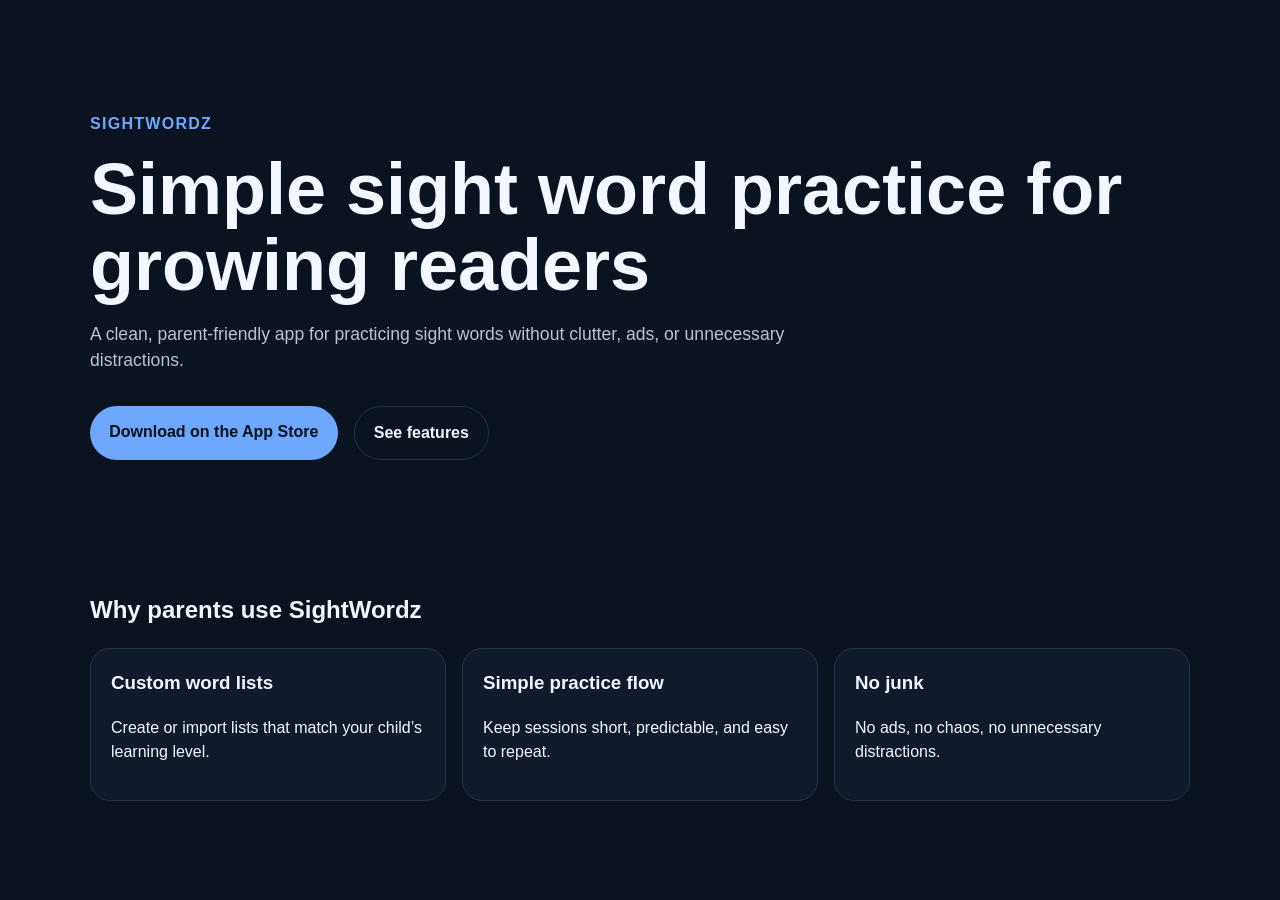
==== index.html @ f4041631 "Initial commit and placeholder" ====
<!doctype html>
<html lang="en">
<head>
  <meta charset="UTF-8" />
  <meta name="viewport" content="width=device-width, initial-scale=1.0" />
  <title>SightWordz | Simple sight word practice for growing readers</title>
  <meta name="description" content="SightWordz helps parents support reading practice with simple, customizable sight word lists and calm daily routines." />
  <link rel="stylesheet" href="styles.css" />
</head>
<body>
  <header class="hero">
    <div class="container">
      <p class="eyebrow">SightWordz</p>
      <h1>Simple sight word practice for growing readers</h1>
      <p class="subhead">
        A clean, parent-friendly app for practicing sight words without clutter,
        ads, or unnecessary distractions.
      </p>
      <div class="actions">
        <a class="button primary" href="#">Download on the App Store</a>
        <a class="button secondary" href="#features">See features</a>
      </div>
    </div>
  </header>

  <main>
    <section id="features" class="section">
      <div class="container">
        <h2>Why parents use SightWordz</h2>
        <div class="grid">
          <article class="card">
            <h3>Custom word lists</h3>
            <p>Create or import lists that match your child’s learning level.</p>
          </article>
          <article class="card">
            <h3>Simple practice flow</h3>
            <p>Keep sessions short, predictable, and easy to repeat.</p>
          </article>
          <article class="card">
            <h3>No junk</h3>
            <p>No ads, no chaos, no unnecessary distractions.</p>
          </article>
        </div>
      </div>
    </section>
  </main>
</body>
</html>
---- styles.css ----
:root {
  --bg: #0b1220;
  --surface: #111a2b;
  --text: #f3f7ff;
  --muted: #b7c3d9;
  --accent: #6ea8fe;
  --border: #24324a;
}

* {
  box-sizing: border-box;
}

body {
  margin: 0;
  font-family: -apple-system, BlinkMacSystemFont, "Segoe UI", sans-serif;
  background: var(--bg);
  color: var(--text);
  line-height: 1.5;
}

.container {
  width: min(1100px, calc(100% - 2rem));
  margin: 0 auto;
}

.hero {
  padding: 6rem 0 4rem;
}

.eyebrow {
  color: var(--accent);
  font-weight: 700;
  text-transform: uppercase;
  letter-spacing: 0.08em;
}

h1 {
  font-size: clamp(2.2rem, 6vw, 4.5rem);
  line-height: 1.05;
  margin: 0.5rem 0 1rem;
}

.subhead {
  max-width: 700px;
  color: var(--muted);
  font-size: 1.1rem;
}

.actions {
  display: flex;
  gap: 1rem;
  flex-wrap: wrap;
  margin-top: 2rem;
}

.button {
  display: inline-block;
  padding: 0.9rem 1.2rem;
  border-radius: 999px;
  text-decoration: none;
  font-weight: 600;
}

.primary {
  background: var(--accent);
  color: #08111f;
}

.secondary {
  border: 1px solid var(--border);
  color: var(--text);
}

.section {
  padding: 3rem 0 5rem;
}

.grid {
  display: grid;
  gap: 1rem;
  grid-template-columns: repeat(auto-fit, minmax(220px, 1fr));
}

.card {
  background: var(--surface);
  border: 1px solid var(--border);
  border-radius: 20px;
  padding: 1.25rem;
}

.card h3 {
  margin-top: 0;
}
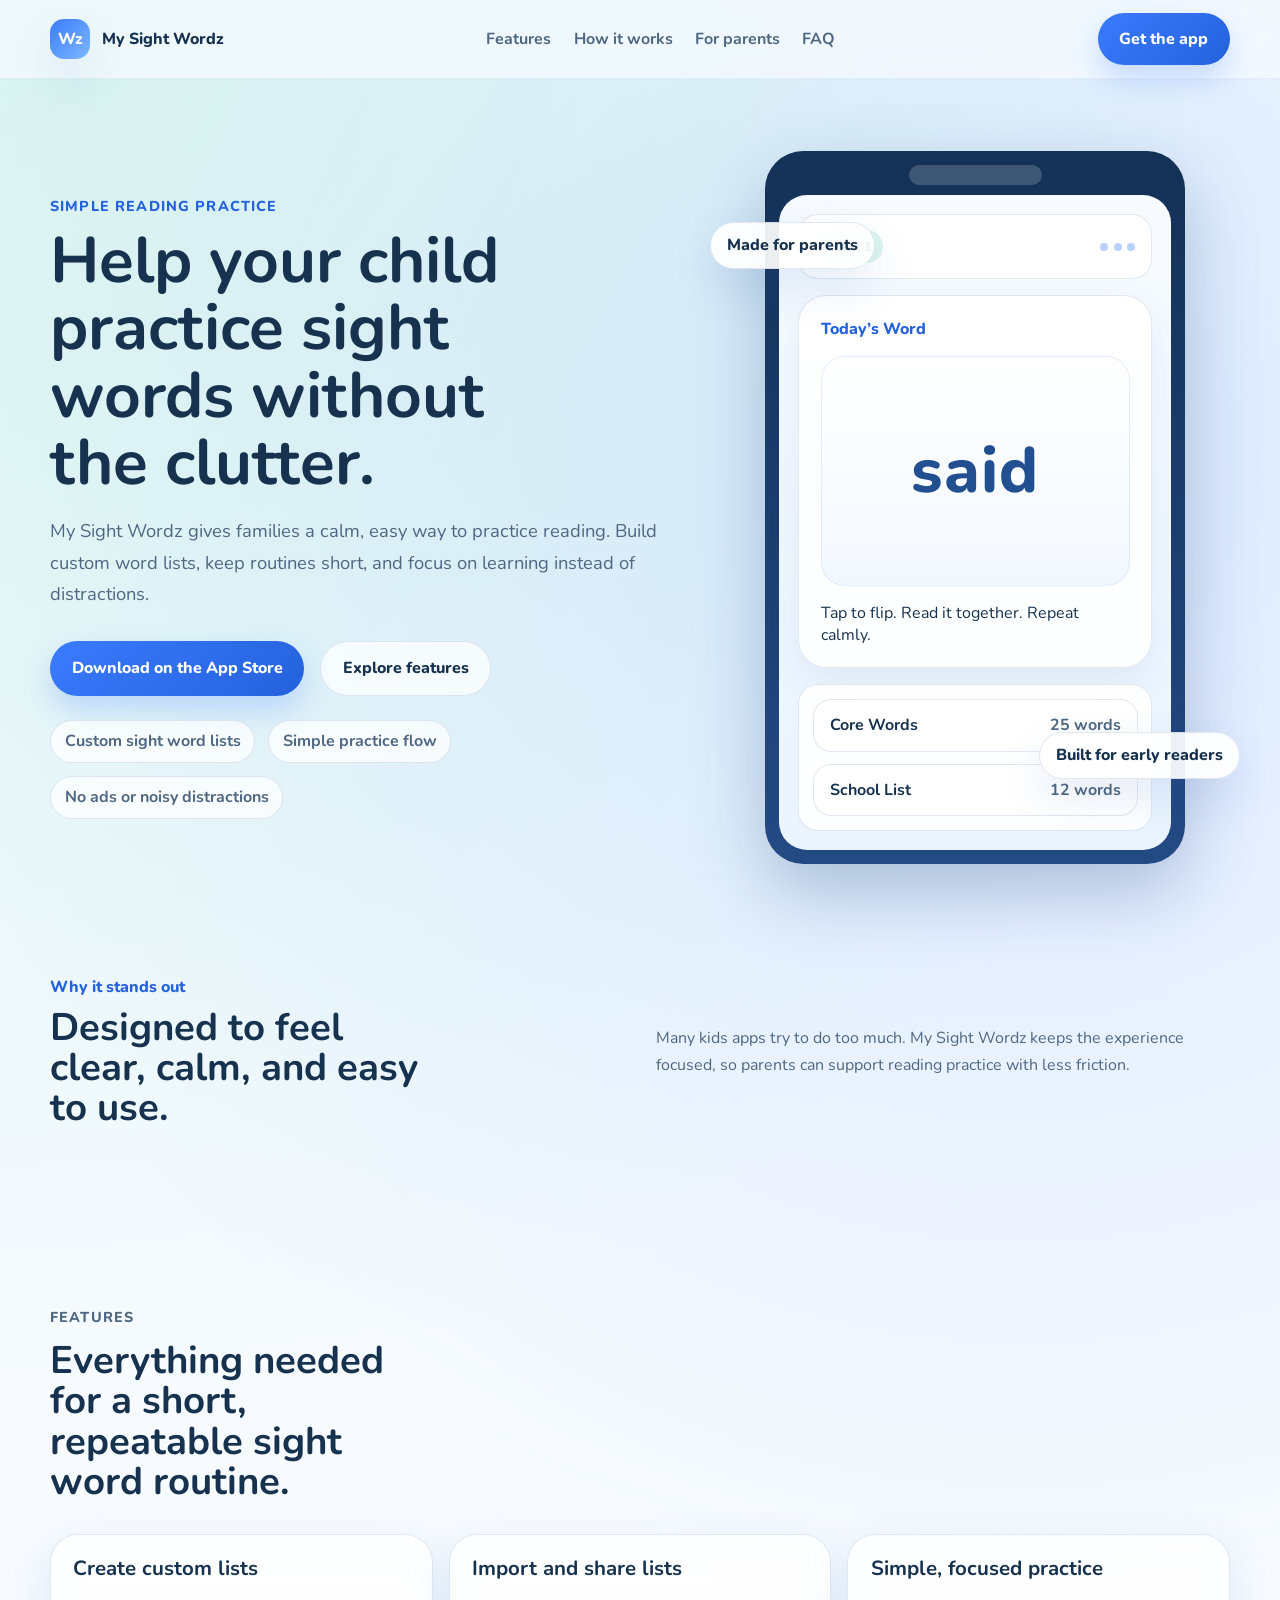
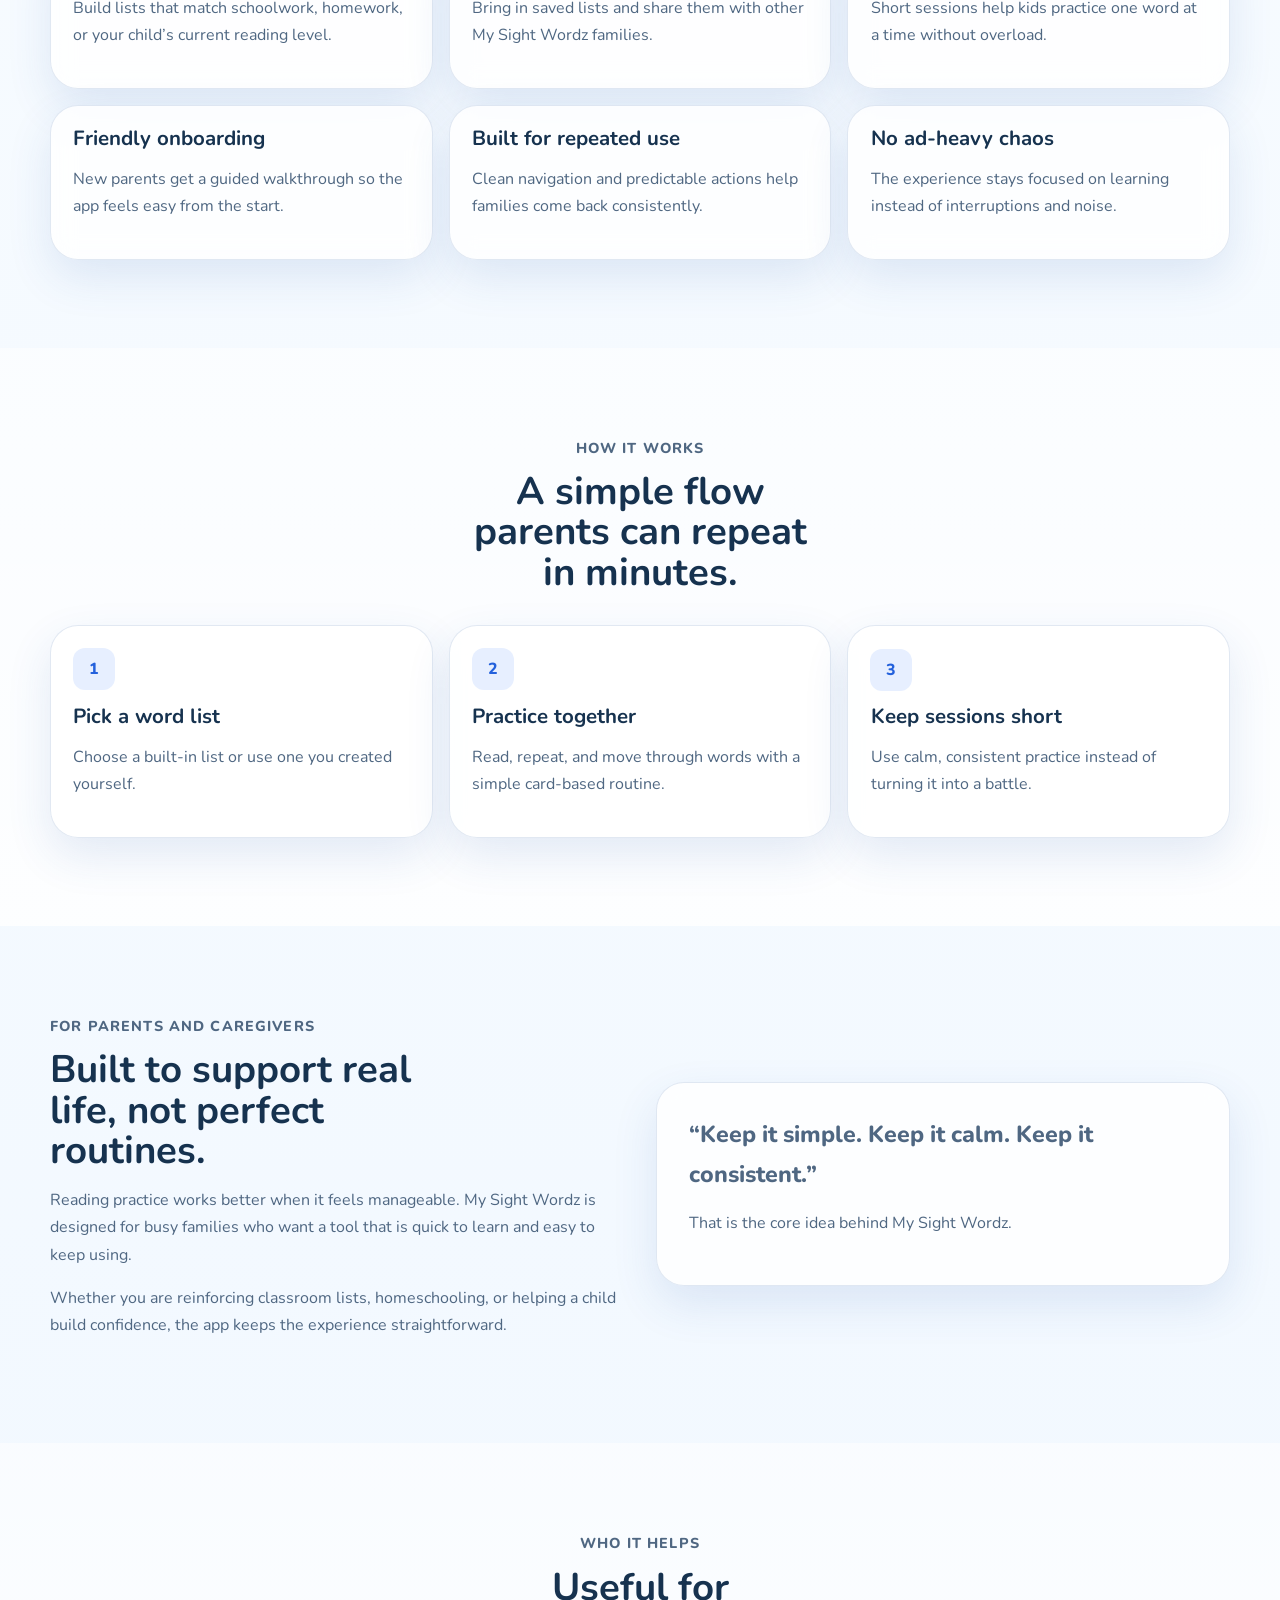
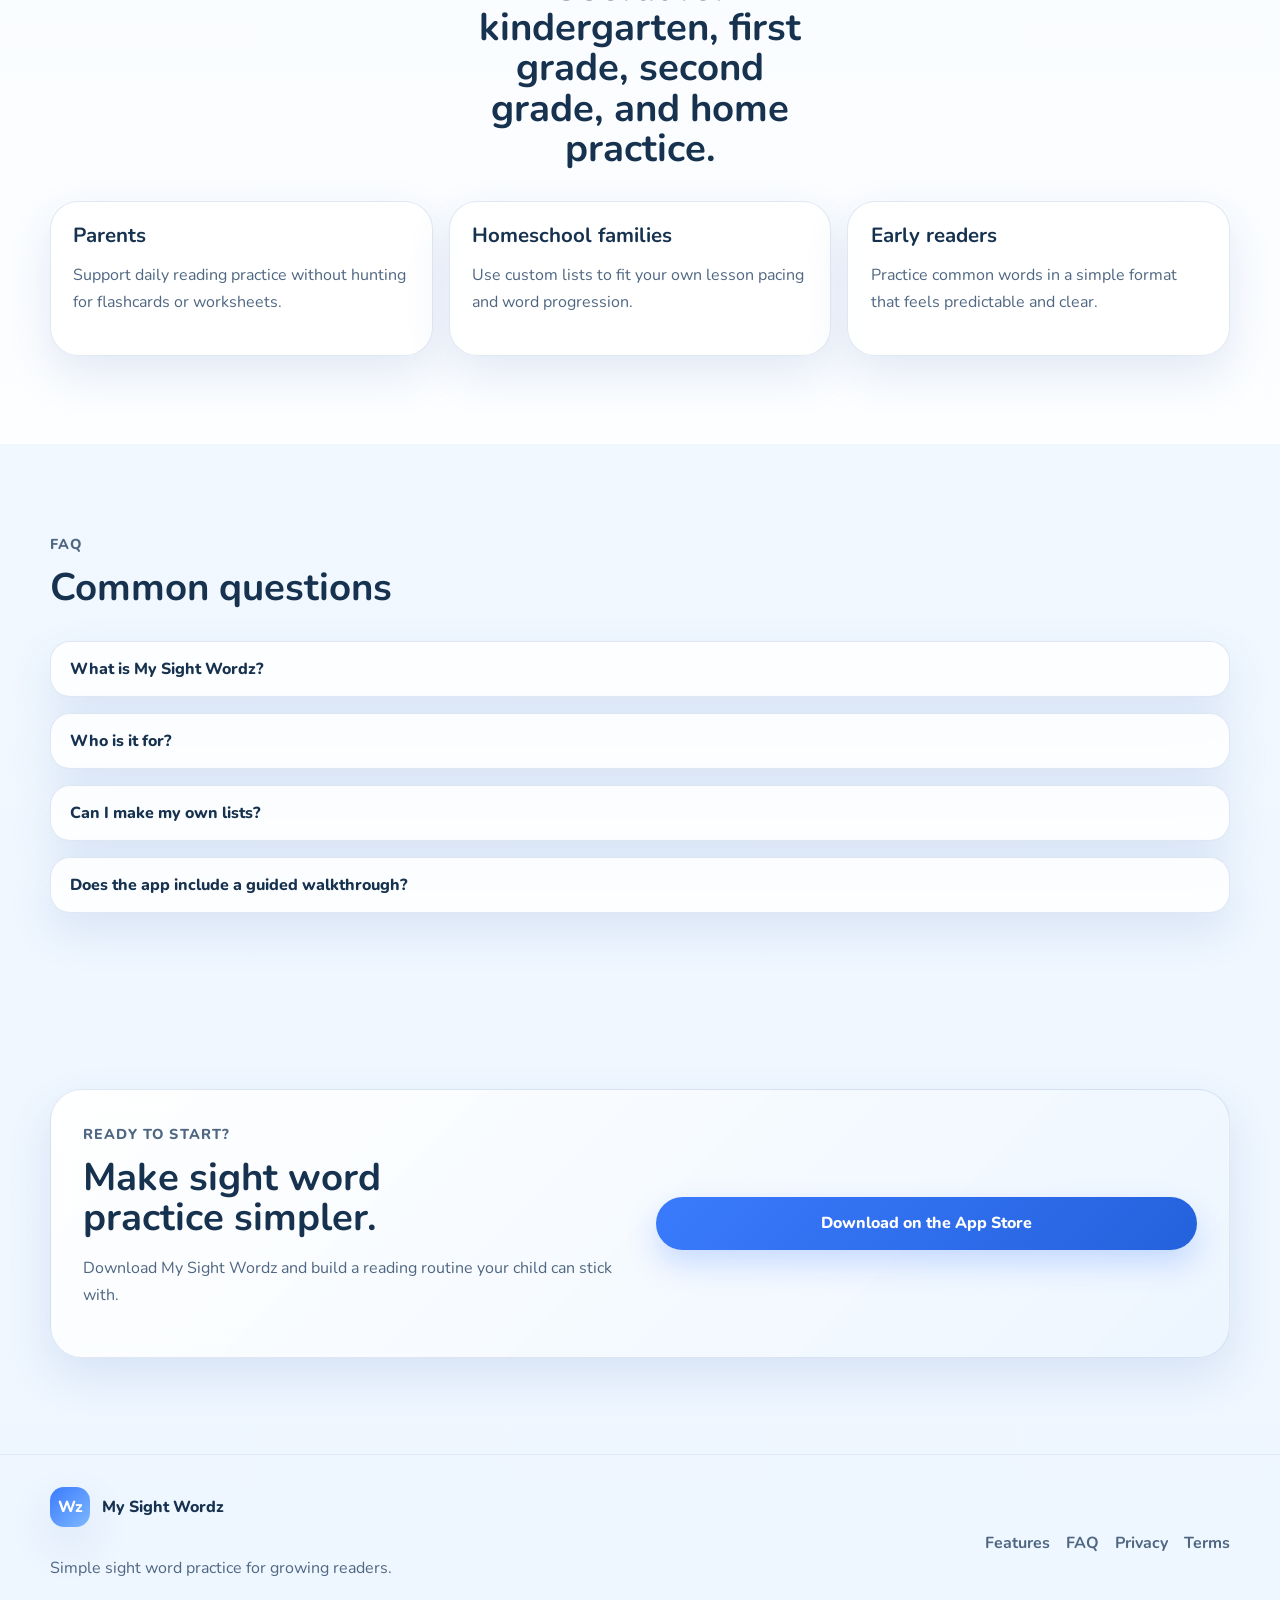
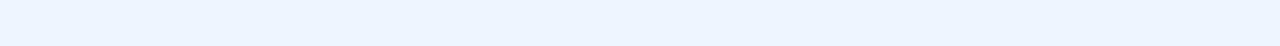
==== commit df2b134c: "New site for setting things up and working from." ====
--- a/index.html
+++ b/index.html
@@ -3,46 +3,294 @@
 <head>
   <meta charset="UTF-8" />
   <meta name="viewport" content="width=device-width, initial-scale=1.0" />
-  <title>SightWordz | Simple sight word practice for growing readers</title>
-  <meta name="description" content="SightWordz helps parents support reading practice with simple, customizable sight word lists and calm daily routines." />
+  <title>My Sight Wordz | Simple Sight Word Practice for Growing Readers</title>
+  <meta name="description" content="My Sight Wordz is a clean, parent-friendly sight word app that helps kids practice reading with simple routines, custom word lists, and no ads or clutter." />
+  <meta name="keywords" content="sight words app, sight word practice, reading app for kids, kindergarten reading, first grade reading, custom sight word lists, homeschool reading app" />
+  <meta name="robots" content="index, follow" />
+  <meta name="author" content="BPL74" />
+  <link rel="canonical" href="https://sightwordz.github.io/" />
+
+  <meta property="og:title" content="My Sight Wordz | Simple Sight Word Practice for Growing Readers" />
+  <meta property="og:description" content="A calm, simple reading practice app with custom lists, clean design, and no ads." />
+  <meta property="og:type" content="website" />
+  <meta property="og:url" content="https://sightwordz.github.io/" />
+  <meta property="og:image" content="https://sightwordz.github.io/assets/og-image.png" />
+
+  <meta name="twitter:card" content="summary_large_image" />
+  <meta name="twitter:title" content="My Sight Wordz" />
+  <meta name="twitter:description" content="Simple sight word practice for growing readers." />
+  <meta name="twitter:image" content="https://sightwordz.github.io/assets/og-image.png" />
+
+  <link rel="icon" href="assets/favicon.svg" type="image/svg+xml" />
+  <link rel="preconnect" href="https://fonts.googleapis.com" />
+  <link rel="preconnect" href="https://fonts.gstatic.com" crossorigin />
+  <link href="https://fonts.googleapis.com/css2?family=Nunito:wght@500;700;800&display=swap" rel="stylesheet" />
   <link rel="stylesheet" href="styles.css" />
+  <script type="application/ld+json">
+    {
+      "@context": "https://schema.org",
+      "@type": "SoftwareApplication",
+      "name": "My Sight Wordz",
+      "applicationCategory": "EducationalApplication",
+      "operatingSystem": "iOS",
+      "description": "A simple sight word practice app for children and parents with clean routines and custom word lists.",
+      "publisher": {
+        "@type": "Organization",
+        "name": "BPL74"
+      },
+      "offers": {
+        "@type": "Offer",
+        "price": "0",
+        "priceCurrency": "USD"
+      },
+      "url": "https://sightwordz.github.io/"
+    }
+  </script>
 </head>
 <body>
-  <header class="hero">
-    <div class="container">
-      <p class="eyebrow">SightWordz</p>
-      <h1>Simple sight word practice for growing readers</h1>
-      <p class="subhead">
-        A clean, parent-friendly app for practicing sight words without clutter,
-        ads, or unnecessary distractions.
-      </p>
-      <div class="actions">
-        <a class="button primary" href="#">Download on the App Store</a>
-        <a class="button secondary" href="#features">See features</a>
-      </div>
+  <header class="site-header">
+    <div class="container nav-shell">
+      <a class="brand" href="#top" aria-label="My Sight Wordz home">
+        <span class="brand-mark">Wz</span>
+        <span class="brand-text">My Sight Wordz</span>
+      </a>
+      <nav class="nav">
+        <a href="#features">Features</a>
+        <a href="#how-it-works">How it works</a>
+        <a href="#parents">For parents</a>
+        <a href="#faq">FAQ</a>
+      </nav>
+      <a class="button button-primary nav-cta" href="#download">Get the app</a>
     </div>
   </header>
 
-  <main>
+  <main id="top">
+    <section class="hero section">
+      <div class="container hero-grid">
+        <div class="hero-copy">
+          <p class="eyebrow">Simple reading practice</p>
+          <h1>Help your child practice sight words without the clutter.</h1>
+          <p class="hero-text">
+            My Sight Wordz gives families a calm, easy way to practice reading.
+            Build custom word lists, keep routines short, and focus on learning instead of distractions.
+          </p>
+          <div class="hero-actions" id="download">
+            <a class="button button-primary" href="#">Download on the App Store</a>
+            <a class="button button-secondary" href="#features">Explore features</a>
+          </div>
+          <ul class="hero-points" aria-label="Highlights">
+            <li>Custom sight word lists</li>
+            <li>Simple practice flow</li>
+            <li>No ads or noisy distractions</li>
+          </ul>
+        </div>
+
+        <div class="device-wrap" aria-label="App preview illustration">
+          <div class="device">
+            <div class="device-top"></div>
+            <div class="screen">
+              <div class="app-topbar">
+                <span class="chip chip-soft">Level 1</span>
+                <span class="dot-row">
+                  <span></span><span></span><span></span>
+                </span>
+              </div>
+              <div class="practice-card">
+                <p class="card-label">Today’s Word</p>
+                <div class="word-card">said</div>
+                <p class="card-note">Tap to flip. Read it together. Repeat calmly.</p>
+              </div>
+              <div class="list-preview">
+                <div class="mini-list-card">
+                  <strong>Core Words</strong>
+                  <span>25 words</span>
+                </div>
+                <div class="mini-list-card">
+                  <strong>School List</strong>
+                  <span>12 words</span>
+                </div>
+              </div>
+            </div>
+          </div>
+          <div class="float-badge badge-1">Made for parents</div>
+          <div class="float-badge badge-2">Built for early readers</div>
+        </div>
+      </div>
+    </section>
+
+    <section class="section trust-strip">
+      <div class="container trust-grid">
+        <div>
+          <p class="trust-kicker">Why it stands out</p>
+          <h2>Designed to feel clear, calm, and easy to use.</h2>
+        </div>
+        <div class="trust-copy">
+          <p>
+            Many kids apps try to do too much. My Sight Wordz keeps the experience focused,
+            so parents can support reading practice with less friction.
+          </p>
+        </div>
+      </div>
+    </section>
+
     <section id="features" class="section">
       <div class="container">
-        <h2>Why parents use SightWordz</h2>
-        <div class="grid">
-          <article class="card">
-            <h3>Custom word lists</h3>
-            <p>Create or import lists that match your child’s learning level.</p>
-          </article>
-          <article class="card">
-            <h3>Simple practice flow</h3>
-            <p>Keep sessions short, predictable, and easy to repeat.</p>
-          </article>
-          <article class="card">
-            <h3>No junk</h3>
-            <p>No ads, no chaos, no unnecessary distractions.</p>
-          </article>
-        </div>
+        <div class="section-heading">
+          <p class="eyebrow">Features</p>
+          <h2>Everything needed for a short, repeatable sight word routine.</h2>
+        </div>
+        <div class="feature-grid">
+          <article class="feature-card">
+            <h3>Create custom lists</h3>
+            <p>Build lists that match schoolwork, homework, or your child’s current reading level.</p>
+          </article>
+          <article class="feature-card">
+            <h3>Import and share lists</h3>
+            <p>Bring in saved lists and share them with other My Sight Wordz families.</p>
+          </article>
+          <article class="feature-card">
+            <h3>Simple, focused practice</h3>
+            <p>Short sessions help kids practice one word at a time without overload.</p>
+          </article>
+          <article class="feature-card">
+            <h3>Friendly onboarding</h3>
+            <p>New parents get a guided walkthrough so the app feels easy from the start.</p>
+          </article>
+          <article class="feature-card">
+            <h3>Built for repeated use</h3>
+            <p>Clean navigation and predictable actions help families come back consistently.</p>
+          </article>
+          <article class="feature-card">
+            <h3>No ad-heavy chaos</h3>
+            <p>The experience stays focused on learning instead of interruptions and noise.</p>
+          </article>
+        </div>
+      </div>
+    </section>
+
+    <section id="how-it-works" class="section section-alt">
+      <div class="container">
+        <div class="section-heading center">
+          <p class="eyebrow">How it works</p>
+          <h2>A simple flow parents can repeat in minutes.</h2>
+        </div>
+        <div class="steps-grid">
+          <article class="step-card">
+            <span class="step-number">1</span>
+            <h3>Pick a word list</h3>
+            <p>Choose a built-in list or use one you created yourself.</p>
+          </article>
+          <article class="step-card">
+            <span class="step-number">2</span>
+            <h3>Practice together</h3>
+            <p>Read, repeat, and move through words with a simple card-based routine.</p>
+          </article>
+          <article class="step-card">
+            <span class="step-number">3</span>
+            <h3>Keep sessions short</h3>
+            <p>Use calm, consistent practice instead of turning it into a battle.</p>
+          </article>
+        </div>
+      </div>
+    </section>
+
+    <section id="parents" class="section">
+      <div class="container parents-grid">
+        <div>
+          <p class="eyebrow">For parents and caregivers</p>
+          <h2>Built to support real life, not perfect routines.</h2>
+          <p>
+            Reading practice works better when it feels manageable. My Sight Wordz is designed for busy families who want a tool that is quick to learn and easy to keep using.
+          </p>
+          <p>
+            Whether you are reinforcing classroom lists, homeschooling, or helping a child build confidence, the app keeps the experience straightforward.
+          </p>
+        </div>
+        <aside class="quote-card">
+          <p class="quote">
+            “Keep it simple. Keep it calm. Keep it consistent.”
+          </p>
+          <p class="quote-caption">That is the core idea behind My Sight Wordz.</p>
+        </aside>
+      </div>
+    </section>
+
+    <section class="section section-alt">
+      <div class="container section-heading center">
+        <p class="eyebrow">Who it helps</p>
+        <h2>Useful for kindergarten, first grade, second grade, and home practice.</h2>
+      </div>
+      <div class="container audience-grid">
+        <article class="audience-card">
+          <h3>Parents</h3>
+          <p>Support daily reading practice without hunting for flashcards or worksheets.</p>
+        </article>
+        <article class="audience-card">
+          <h3>Homeschool families</h3>
+          <p>Use custom lists to fit your own lesson pacing and word progression.</p>
+        </article>
+        <article class="audience-card">
+          <h3>Early readers</h3>
+          <p>Practice common words in a simple format that feels predictable and clear.</p>
+        </article>
+      </div>
+    </section>
+
+    <section id="faq" class="section">
+      <div class="container">
+        <div class="section-heading">
+          <p class="eyebrow">FAQ</p>
+          <h2>Common questions</h2>
+        </div>
+        <div class="faq-list">
+          <details>
+            <summary>What is My Sight Wordz?</summary>
+            <p>It is an iPhone app that helps children practice sight words through simple, repeatable routines and custom word lists.</p>
+          </details>
+          <details>
+            <summary>Who is it for?</summary>
+            <p>It is designed for parents, caregivers, homeschool families, and early elementary readers.</p>
+          </details>
+          <details>
+            <summary>Can I make my own lists?</summary>
+            <p>Yes. You can create, import, and share custom word lists to match how your child is learning.</p>
+          </details>
+          <details>
+            <summary>Does the app include a guided walkthrough?</summary>
+            <p>Yes. New users can go through an onboarding tour to quickly learn the home and word list screens.</p>
+          </details>
+        </div>
+      </div>
+    </section>
+
+    <section class="section cta-section">
+      <div class="container cta-shell">
+        <div>
+          <p class="eyebrow">Ready to start?</p>
+          <h2>Make sight word practice simpler.</h2>
+          <p>Download My Sight Wordz and build a reading routine your child can stick with.</p>
+        </div>
+        <a class="button button-primary button-large" href="#">Download on the App Store</a>
       </div>
     </section>
   </main>
+
+  <footer class="site-footer">
+    <div class="container footer-grid">
+      <div>
+        <a class="brand footer-brand" href="#top">
+          <span class="brand-mark">Wz</span>
+          <span class="brand-text">My Sight Wordz</span>
+        </a>
+        <p class="footer-copy">Simple sight word practice for growing readers.</p>
+      </div>
+      <div class="footer-links">
+        <a href="#features">Features</a>
+        <a href="#faq">FAQ</a>
+        <a href="privacy.html">Privacy</a>
+        <a href="terms.html">Terms</a>
+      </div>
+    </div>
+  </footer>
 </body>
-</html>+</html>
--- a/styles.css
+++ b/styles.css
@@ -1,94 +1,444 @@
 :root {
-  --bg: #0b1220;
-  --surface: #111a2b;
-  --text: #f3f7ff;
-  --muted: #b7c3d9;
-  --accent: #6ea8fe;
-  --border: #24324a;
-}
-
-* {
-  box-sizing: border-box;
-}
-
+  --bg: #f7fbff;
+  --surface: rgba(255, 255, 255, 0.82);
+  --surface-strong: #ffffff;
+  --surface-soft: #eef6ff;
+  --text: #16324f;
+  --text-soft: #4f6782;
+  --primary: #3a7bfd;
+  --primary-strong: #2461dc;
+  --accent: #7fd9c6;
+  --border: rgba(59, 104, 166, 0.15);
+  --shadow: 0 18px 45px rgba(43, 92, 171, 0.12);
+  --radius-xl: 28px;
+  --radius-lg: 20px;
+  --radius-md: 14px;
+  --max: 1180px;
+}
+
+* { box-sizing: border-box; }
+html { scroll-behavior: smooth; }
 body {
   margin: 0;
-  font-family: -apple-system, BlinkMacSystemFont, "Segoe UI", sans-serif;
-  background: var(--bg);
+  font-family: "Nunito", -apple-system, BlinkMacSystemFont, "Segoe UI", sans-serif;
   color: var(--text);
-  line-height: 1.5;
-}
-
-.container {
-  width: min(1100px, calc(100% - 2rem));
-  margin: 0 auto;
-}
-
-.hero {
-  padding: 6rem 0 4rem;
+  background:
+    radial-gradient(circle at top left, rgba(127, 217, 198, 0.28), transparent 28%),
+    radial-gradient(circle at 80% 10%, rgba(58, 123, 253, 0.16), transparent 25%),
+    linear-gradient(180deg, #fafdff 0%, #eef6ff 100%);
+}
+
+a { color: inherit; text-decoration: none; }
+img { max-width: 100%; display: block; }
+.container { width: min(var(--max), calc(100% - 2rem)); margin: 0 auto; }
+.section { padding: 5.5rem 0; }
+.section-alt { background: linear-gradient(180deg, rgba(255,255,255,0.55), rgba(255,255,255,0.82)); }
+
+.site-header {
+  position: sticky;
+  top: 0;
+  z-index: 20;
+  backdrop-filter: blur(16px);
+  background: rgba(247, 251, 255, 0.72);
+  border-bottom: 1px solid rgba(59, 104, 166, 0.08);
+}
+
+.nav-shell {
+  min-height: 78px;
+  display: flex;
+  align-items: center;
+  justify-content: space-between;
+  gap: 1rem;
+}
+
+.brand {
+  display: inline-flex;
+  align-items: center;
+  gap: 0.75rem;
+  font-weight: 800;
+}
+
+.brand-mark {
+  width: 40px;
+  height: 40px;
+  border-radius: 14px;
+  display: inline-grid;
+  place-items: center;
+  background: linear-gradient(135deg, var(--primary), #7eb8ff);
+  color: white;
+  box-shadow: var(--shadow);
+}
+
+.brand-text { font-size: 1rem; }
+
+.nav {
+  display: flex;
+  align-items: center;
+  gap: 1.4rem;
+  color: var(--text-soft);
+  font-weight: 700;
+}
+
+.nav a:hover,
+.footer-links a:hover { color: var(--primary-strong); }
+
+.button {
+  display: inline-flex;
+  align-items: center;
+  justify-content: center;
+  border-radius: 999px;
+  padding: 0.95rem 1.35rem;
+  font-weight: 800;
+  transition: transform 0.18s ease, box-shadow 0.18s ease, background 0.18s ease;
+}
+
+.button:hover { transform: translateY(-1px); }
+.button-primary {
+  background: linear-gradient(135deg, var(--primary), var(--primary-strong));
+  color: white;
+  box-shadow: 0 14px 30px rgba(58, 123, 253, 0.24);
+}
+.button-secondary {
+  background: rgba(255,255,255,0.72);
+  border: 1px solid var(--border);
+  color: var(--text);
+}
+.button-large { padding-inline: 1.65rem; min-width: 220px; }
+
+.hero { padding-top: 4.5rem; }
+.hero-grid {
+  display: grid;
+  grid-template-columns: 1.1fr 0.9fr;
+  gap: 3rem;
+  align-items: center;
 }
 
 .eyebrow {
-  color: var(--accent);
-  font-weight: 700;
+  margin: 0 0 0.75rem;
+  color: var(--primary-strong);
+  font-size: 0.9rem;
   text-transform: uppercase;
   letter-spacing: 0.08em;
-}
-
-h1 {
-  font-size: clamp(2.2rem, 6vw, 4.5rem);
-  line-height: 1.05;
-  margin: 0.5rem 0 1rem;
-}
-
-.subhead {
-  max-width: 700px;
-  color: var(--muted);
-  font-size: 1.1rem;
-}
-
-.actions {
-  display: flex;
+  font-weight: 800;
+}
+
+h1, h2, h3 { margin: 0; line-height: 1.05; }
+h1 { font-size: clamp(2.8rem, 5vw, 4.8rem); max-width: 12ch; }
+h2 { font-size: clamp(2rem, 3vw, 3rem); max-width: 16ch; }
+h3 { font-size: 1.28rem; }
+
+.hero-text,
+.section-heading p,
+.feature-card p,
+.step-card p,
+.audience-card p,
+.faq-list p,
+.quote-caption,
+.footer-copy,
+.trust-copy p,
+.parents-grid p,
+.cta-shell p {
+  color: var(--text-soft);
+  line-height: 1.7;
+}
+
+.hero-text {
+  font-size: 1.15rem;
+  max-width: 56ch;
+  margin: 1.15rem 0 0;
+}
+
+.hero-actions {
+  display: flex;
+  flex-wrap: wrap;
   gap: 1rem;
+  margin: 2rem 0 1.5rem;
+}
+
+.hero-points {
+  display: flex;
   flex-wrap: wrap;
-  margin-top: 2rem;
-}
-
-.button {
-  display: inline-block;
-  padding: 0.9rem 1.2rem;
+  gap: 0.8rem;
+  list-style: none;
+  padding: 0;
+  margin: 0;
+}
+
+.hero-points li {
+  padding: 0.6rem 0.85rem;
   border-radius: 999px;
-  text-decoration: none;
-  font-weight: 600;
-}
-
-.primary {
-  background: var(--accent);
-  color: #08111f;
-}
-
-.secondary {
+  background: rgba(255,255,255,0.72);
   border: 1px solid var(--border);
-  color: var(--text);
-}
-
-.section {
-  padding: 3rem 0 5rem;
-}
-
-.grid {
+  font-weight: 700;
+  color: var(--text-soft);
+}
+
+.device-wrap { position: relative; }
+.device {
+  width: min(100%, 420px);
+  margin: 0 auto;
+  border-radius: 38px;
+  padding: 14px;
+  background: linear-gradient(180deg, #143156, #244a84);
+  box-shadow: 0 28px 70px rgba(32, 68, 122, 0.28);
+}
+.device-top {
+  width: 34%;
+  height: 20px;
+  margin: 0 auto 10px;
+  border-radius: 999px;
+  background: rgba(255,255,255,0.18);
+}
+.screen {
+  min-height: 620px;
+  border-radius: 28px;
+  background: linear-gradient(180deg, #f7fbff, #eaf4ff);
+  padding: 1.2rem;
+}
+.app-topbar,
+.list-preview,
+.mini-list-card,
+.practice-card {
+  background: rgba(255,255,255,0.92);
+  border: 1px solid var(--border);
+}
+.app-topbar,
+.list-preview { border-radius: var(--radius-lg); }
+.app-topbar {
+  display: flex;
+  align-items: center;
+  justify-content: space-between;
+  padding: 0.95rem 1rem;
+}
+.chip {
+  display: inline-flex;
+  align-items: center;
+  padding: 0.45rem 0.7rem;
+  border-radius: 999px;
+  font-size: 0.82rem;
+  font-weight: 800;
+}
+.chip-soft { background: rgba(127, 217, 198, 0.28); color: #22695e; }
+.dot-row { display: inline-flex; gap: 0.34rem; }
+.dot-row span {
+  width: 8px;
+  height: 8px;
+  border-radius: 50%;
+  background: rgba(58, 123, 253, 0.35);
+}
+.practice-card {
+  margin-top: 1rem;
+  border-radius: 28px;
+  padding: 1.35rem;
+  box-shadow: 0 16px 35px rgba(47, 89, 152, 0.08);
+}
+.card-label {
+  margin: 0;
+  font-weight: 800;
+  color: var(--primary-strong);
+}
+.word-card {
+  margin-top: 1rem;
+  background: linear-gradient(180deg, #ffffff, #f3f8ff);
+  border-radius: 24px;
+  min-height: 230px;
+  display: grid;
+  place-items: center;
+  font-size: clamp(2.8rem, 5vw, 4.5rem);
+  font-weight: 800;
+  letter-spacing: 0.02em;
+  color: #214f90;
+  border: 1px solid rgba(58, 123, 253, 0.12);
+}
+.card-note { margin: 1rem 0 0; }
+.list-preview {
+  margin-top: 1rem;
+  padding: 0.85rem;
+  display: grid;
+  gap: 0.75rem;
+}
+.mini-list-card {
+  display: flex;
+  justify-content: space-between;
+  align-items: center;
+  padding: 0.9rem 1rem;
+  border-radius: 18px;
+}
+.mini-list-card span { color: var(--text-soft); font-weight: 700; }
+
+.float-badge {
+  position: absolute;
+  background: rgba(255,255,255,0.92);
+  border: 1px solid var(--border);
+  border-radius: 999px;
+  padding: 0.7rem 1rem;
+  font-weight: 800;
+  box-shadow: var(--shadow);
+}
+.badge-1 { top: 10%; left: -2%; }
+.badge-2 { bottom: 12%; right: -2%; }
+
+.trust-strip { padding-top: 1.5rem; }
+.trust-grid,
+.parents-grid,
+.cta-shell,
+.footer-grid {
+  display: grid;
+  grid-template-columns: 1fr 1fr;
+  gap: 2rem;
+  align-items: center;
+}
+
+.trust-kicker {
+  margin: 0 0 0.6rem;
+  color: var(--primary-strong);
+  font-weight: 800;
+}
+
+.section-heading {
+  margin-bottom: 2rem;
+}
+.section-heading.center {
+  text-align: center;
+}
+.section-heading.center h2 {
+  margin-inline: auto;
+}
+
+.feature-grid,
+.steps-grid,
+.audience-grid {
   display: grid;
   gap: 1rem;
-  grid-template-columns: repeat(auto-fit, minmax(220px, 1fr));
-}
-
-.card {
+}
+.feature-grid {
+  grid-template-columns: repeat(3, minmax(0, 1fr));
+}
+.steps-grid { grid-template-columns: repeat(3, minmax(0, 1fr)); }
+.audience-grid { grid-template-columns: repeat(3, minmax(0, 1fr)); }
+
+.feature-card,
+.step-card,
+.audience-card,
+.quote-card,
+.cta-shell,
+.faq-list details {
   background: var(--surface);
+  backdrop-filter: blur(12px);
   border: 1px solid var(--border);
+  box-shadow: var(--shadow);
+}
+
+.feature-card,
+.step-card,
+.audience-card,
+.quote-card {
+  border-radius: var(--radius-xl);
+  padding: 1.4rem;
+}
+
+.step-number {
+  display: inline-grid;
+  place-items: center;
+  width: 42px;
+  height: 42px;
+  margin-bottom: 1rem;
+  border-radius: 12px;
+  background: rgba(58, 123, 253, 0.12);
+  color: var(--primary-strong);
+  font-weight: 800;
+}
+
+.quote-card { padding: 2rem; }
+.quote {
+  margin: 0;
+  font-size: 1.45rem;
+  font-weight: 800;
+}
+
+.faq-list {
+  display: grid;
+  gap: 1rem;
+}
+
+.faq-list details {
   border-radius: 20px;
-  padding: 1.25rem;
-}
-
-.card h3 {
-  margin-top: 0;
-}+  padding: 1rem 1.2rem;
+}
+
+.faq-list summary {
+  cursor: pointer;
+  list-style: none;
+  font-weight: 800;
+}
+
+.faq-list summary::-webkit-details-marker { display: none; }
+.faq-list details p { margin: 0.8rem 0 0; }
+
+.cta-section { padding-bottom: 6rem; }
+.cta-shell {
+  border-radius: 32px;
+  padding: 2rem;
+  background: linear-gradient(135deg, rgba(255,255,255,0.94), rgba(236,245,255,0.96));
+}
+
+.site-footer {
+  padding: 2rem 0 3rem;
+  border-top: 1px solid rgba(59, 104, 166, 0.08);
+}
+.footer-brand { margin-bottom: 0.75rem; }
+.footer-links {
+  display: flex;
+  gap: 1rem;
+  justify-content: flex-end;
+  flex-wrap: wrap;
+  font-weight: 700;
+  color: var(--text-soft);
+}
+
+@media (max-width: 980px) {
+  .hero-grid,
+  .trust-grid,
+  .parents-grid,
+  .cta-shell,
+  .footer-grid,
+  .feature-grid,
+  .steps-grid,
+  .audience-grid {
+    grid-template-columns: 1fr;
+  }
+
+  .nav {
+    display: none;
+  }
+
+  .nav-shell {
+    min-height: 72px;
+  }
+
+  .device-wrap {
+    order: -1;
+  }
+
+  .float-badge {
+    position: static;
+    display: inline-flex;
+    margin: 0.75rem 0.35rem 0 0;
+  }
+
+  .footer-links {
+    justify-content: flex-start;
+  }
+}
+
+@media (max-width: 640px) {
+  .section { padding: 4rem 0; }
+  h1 { max-width: 11ch; }
+  .container { width: min(var(--max), calc(100% - 1.25rem)); }
+  .hero-actions,
+  .hero-points { flex-direction: column; align-items: stretch; }
+  .button,
+  .nav-cta,
+  .button-large { width: 100%; }
+  .screen { min-height: 560px; }
+}
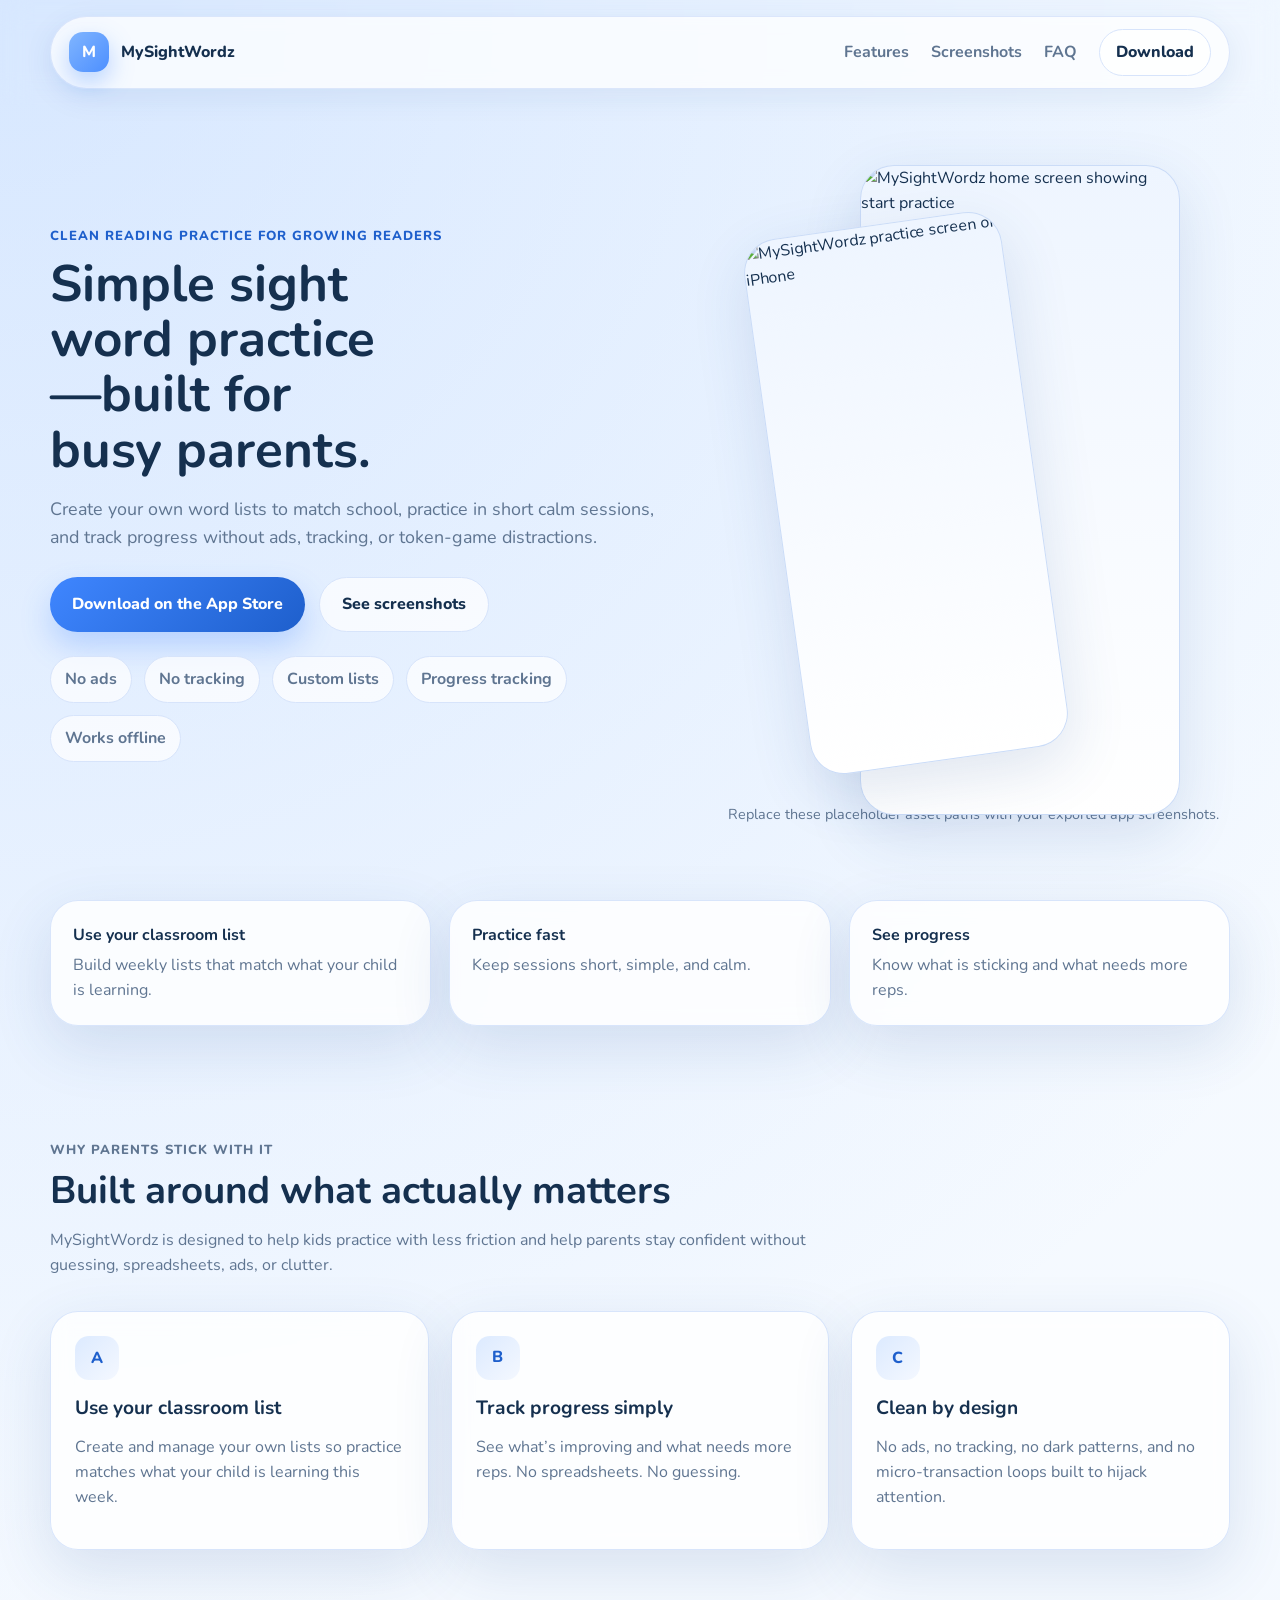
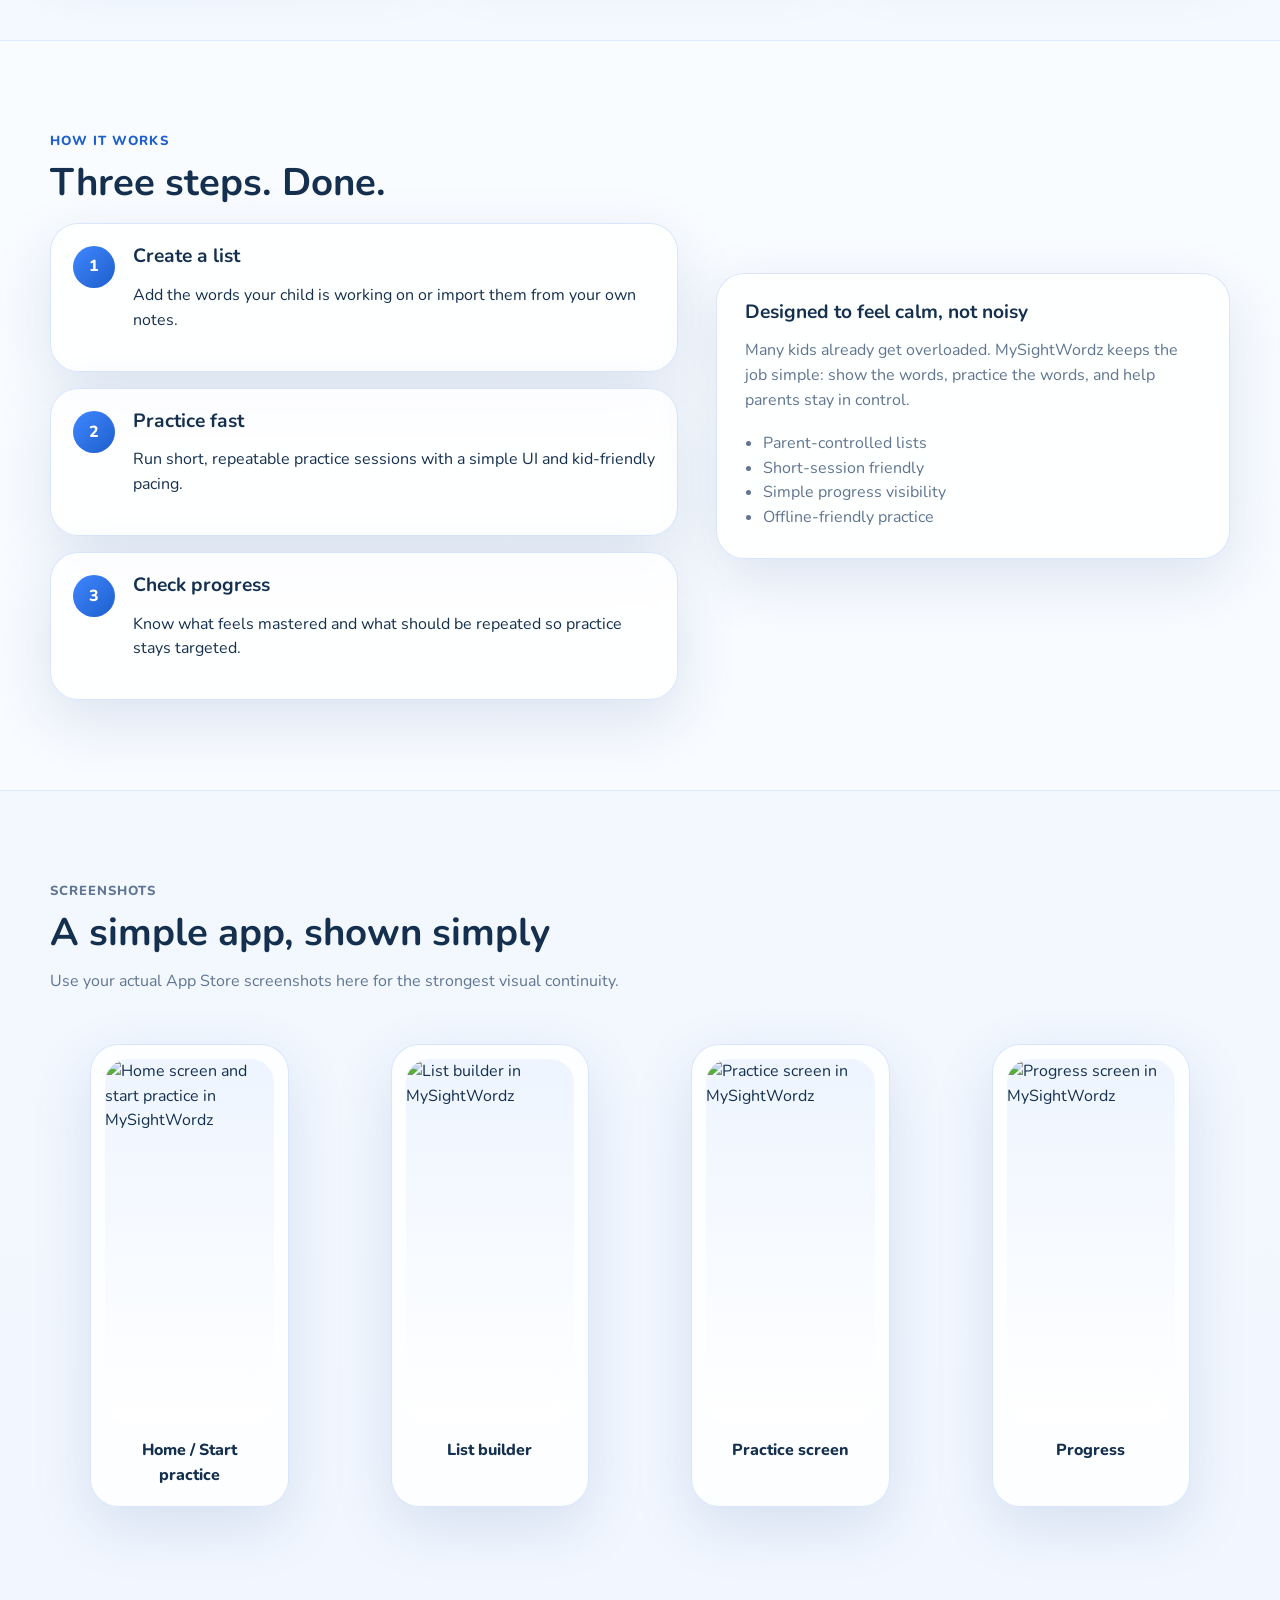
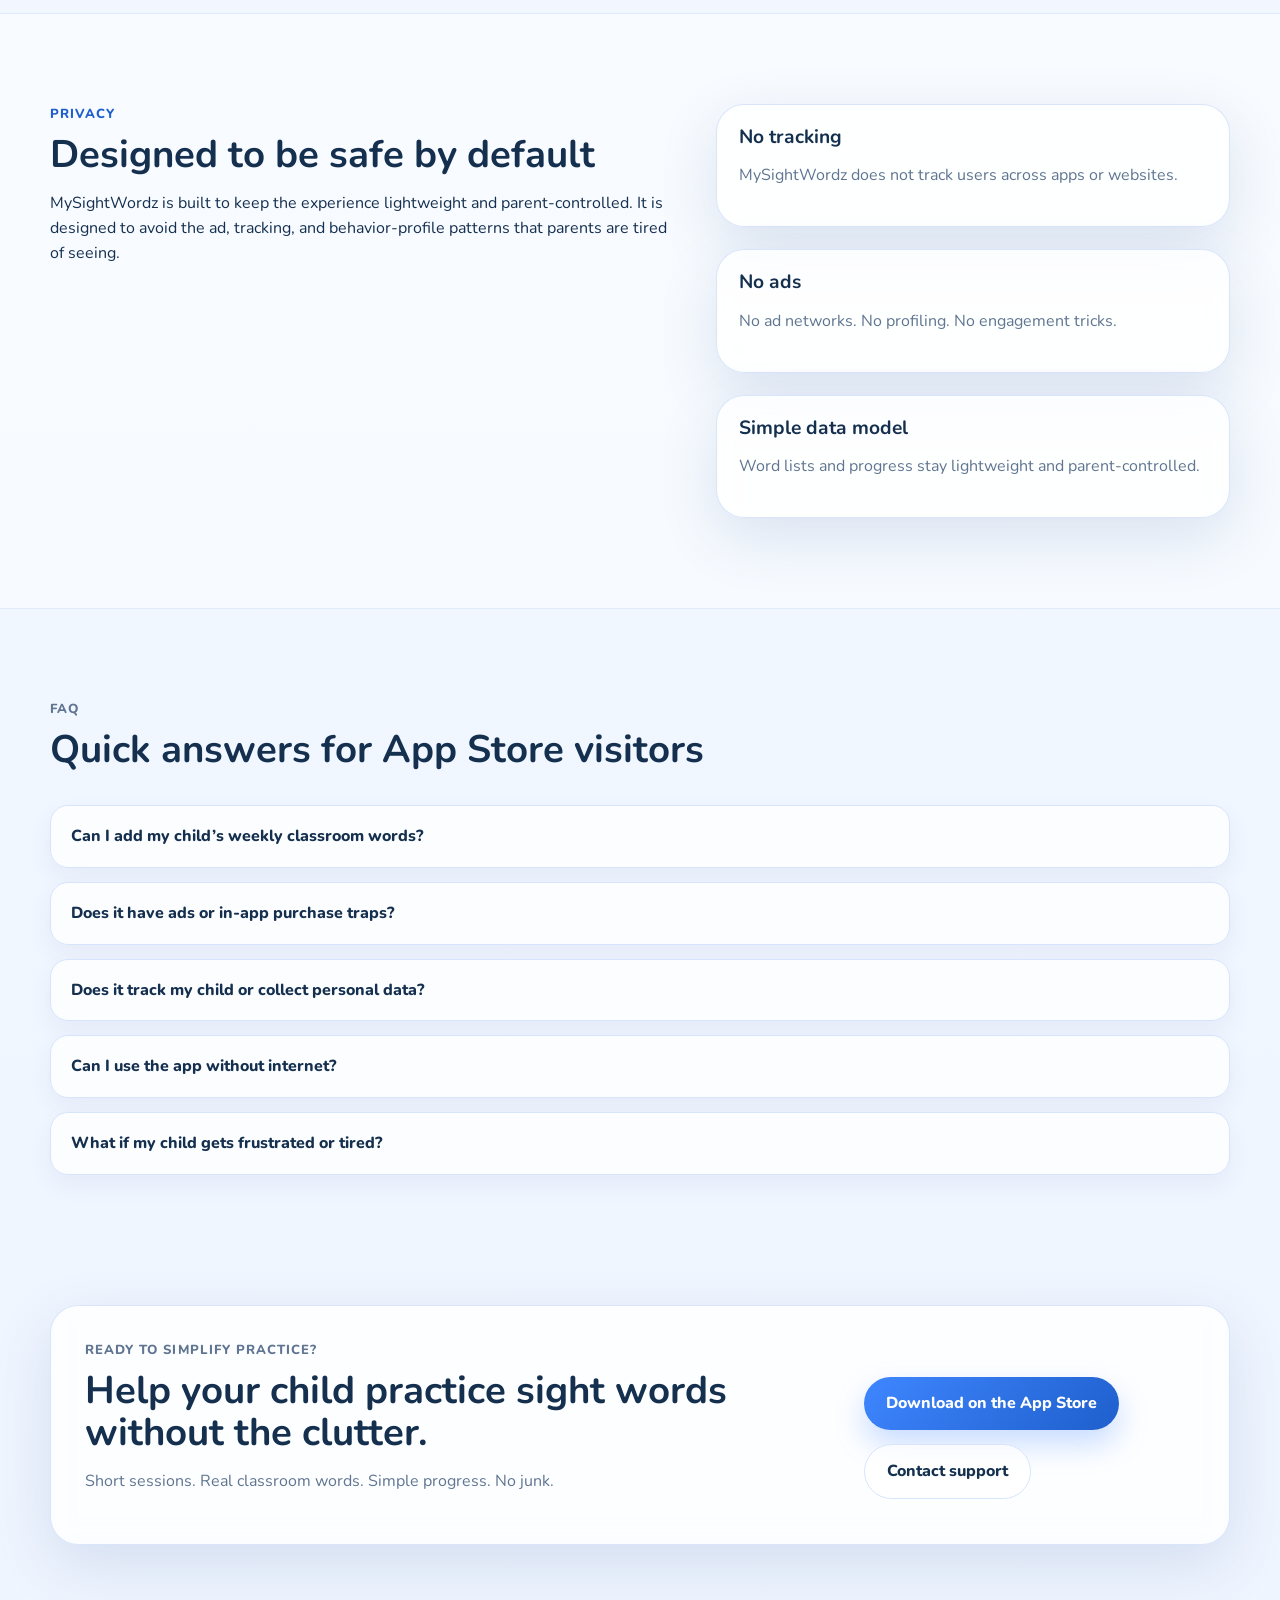
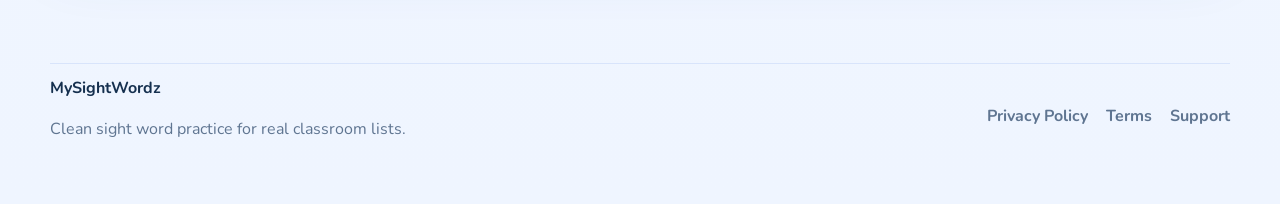
==== commit 2932035c: "Updating branding and site." ====
--- a/index.html
+++ b/index.html
@@ -3,25 +3,23 @@
 <head>
   <meta charset="UTF-8" />
   <meta name="viewport" content="width=device-width, initial-scale=1.0" />
-  <title>My Sight Wordz | Simple Sight Word Practice for Growing Readers</title>
-  <meta name="description" content="My Sight Wordz is a clean, parent-friendly sight word app that helps kids practice reading with simple routines, custom word lists, and no ads or clutter." />
-  <meta name="keywords" content="sight words app, sight word practice, reading app for kids, kindergarten reading, first grade reading, custom sight word lists, homeschool reading app" />
-  <meta name="robots" content="index, follow" />
-  <meta name="author" content="BPL74" />
+  <title>MySightWordz | Clean sight word practice for real classroom lists</title>
+  <meta name="description" content="MySightWordz helps parents support reading practice with custom sight word lists, short calm sessions, simple progress tracking, and no ads or tracking." />
+  <meta name="keywords" content="sight words app, sight word practice app, reading practice app for kids, kindergarten reading app, first grade reading practice, custom sight word lists" />
+  <meta name="robots" content="index,follow" />
   <link rel="canonical" href="https://sightwordz.github.io/" />
 
-  <meta property="og:title" content="My Sight Wordz | Simple Sight Word Practice for Growing Readers" />
-  <meta property="og:description" content="A calm, simple reading practice app with custom lists, clean design, and no ads." />
   <meta property="og:type" content="website" />
+  <meta property="og:title" content="MySightWordz | Clean sight word practice for real classroom lists" />
+  <meta property="og:description" content="Custom sight word lists, quick practice, simple progress tracking, and no ads or tracking." />
   <meta property="og:url" content="https://sightwordz.github.io/" />
-  <meta property="og:image" content="https://sightwordz.github.io/assets/og-image.png" />
+  <meta property="og:image" content="assets/og-image.png" />
 
   <meta name="twitter:card" content="summary_large_image" />
-  <meta name="twitter:title" content="My Sight Wordz" />
-  <meta name="twitter:description" content="Simple sight word practice for growing readers." />
-  <meta name="twitter:image" content="https://sightwordz.github.io/assets/og-image.png" />
-
-  <link rel="icon" href="assets/favicon.svg" type="image/svg+xml" />
+  <meta name="twitter:title" content="MySightWordz | Clean sight word practice for real classroom lists" />
+  <meta name="twitter:description" content="Custom sight word lists, quick practice, simple progress tracking, and no ads or tracking." />
+  <meta name="twitter:image" content="assets/og-image.png" />
+
   <link rel="preconnect" href="https://fonts.googleapis.com" />
   <link rel="preconnect" href="https://fonts.gstatic.com" crossorigin />
   <link href="https://fonts.googleapis.com/css2?family=Nunito:wght@500;700;800&display=swap" rel="stylesheet" />
@@ -30,105 +28,81 @@
     {
       "@context": "https://schema.org",
       "@type": "SoftwareApplication",
-      "name": "My Sight Wordz",
+      "name": "MySightWordz",
       "applicationCategory": "EducationalApplication",
       "operatingSystem": "iOS",
-      "description": "A simple sight word practice app for children and parents with clean routines and custom word lists.",
-      "publisher": {
-        "@type": "Organization",
-        "name": "BPL74"
-      },
+      "description": "A clean sight word practice app for parents and children with custom lists, simple progress tracking, and no ads or tracking.",
       "offers": {
         "@type": "Offer",
         "price": "0",
         "priceCurrency": "USD"
       },
-      "url": "https://sightwordz.github.io/"
+      "publisher": {
+        "@type": "Organization",
+        "name": "BPL74"
+      }
     }
   </script>
 </head>
 <body>
   <header class="site-header">
     <div class="container nav-shell">
-      <a class="brand" href="#top" aria-label="My Sight Wordz home">
-        <span class="brand-mark">Wz</span>
-        <span class="brand-text">My Sight Wordz</span>
+      <a class="brand" href="#top" aria-label="MySightWordz home">
+        <span class="brand-mark">M</span>
+        <span class="brand-text">MySightWordz</span>
       </a>
       <nav class="nav">
         <a href="#features">Features</a>
-        <a href="#how-it-works">How it works</a>
-        <a href="#parents">For parents</a>
+        <a href="#screenshots">Screenshots</a>
         <a href="#faq">FAQ</a>
+        <a class="button button-small button-ghost" href="https://apps.apple.com/" target="_blank" rel="noopener">Download</a>
       </nav>
-      <a class="button button-primary nav-cta" href="#download">Get the app</a>
     </div>
   </header>
 
   <main id="top">
-    <section class="hero section">
+    <section class="hero">
       <div class="container hero-grid">
         <div class="hero-copy">
-          <p class="eyebrow">Simple reading practice</p>
-          <h1>Help your child practice sight words without the clutter.</h1>
+          <p class="eyebrow">Clean reading practice for growing readers</p>
+          <h1>Simple sight word practice—built for busy parents.</h1>
           <p class="hero-text">
-            My Sight Wordz gives families a calm, easy way to practice reading.
-            Build custom word lists, keep routines short, and focus on learning instead of distractions.
+            Create your own word lists to match school, practice in short calm sessions,
+            and track progress without ads, tracking, or token-game distractions.
           </p>
-          <div class="hero-actions" id="download">
-            <a class="button button-primary" href="#">Download on the App Store</a>
-            <a class="button button-secondary" href="#features">Explore features</a>
+          <div class="hero-actions">
+            <a class="button button-primary" href="https://apps.apple.com/" target="_blank" rel="noopener">Download on the App Store</a>
+            <a class="button button-secondary" href="#screenshots">See screenshots</a>
           </div>
-          <ul class="hero-points" aria-label="Highlights">
-            <li>Custom sight word lists</li>
-            <li>Simple practice flow</li>
-            <li>No ads or noisy distractions</li>
+          <ul class="trust-list" aria-label="Key app benefits">
+            <li>No ads</li>
+            <li>No tracking</li>
+            <li>Custom lists</li>
+            <li>Progress tracking</li>
+            <li>Works offline</li>
           </ul>
         </div>
 
-        <div class="device-wrap" aria-label="App preview illustration">
-          <div class="device">
-            <div class="device-top"></div>
-            <div class="screen">
-              <div class="app-topbar">
-                <span class="chip chip-soft">Level 1</span>
-                <span class="dot-row">
-                  <span></span><span></span><span></span>
-                </span>
-              </div>
-              <div class="practice-card">
-                <p class="card-label">Today’s Word</p>
-                <div class="word-card">said</div>
-                <p class="card-note">Tap to flip. Read it together. Repeat calmly.</p>
-              </div>
-              <div class="list-preview">
-                <div class="mini-list-card">
-                  <strong>Core Words</strong>
-                  <span>25 words</span>
-                </div>
-                <div class="mini-list-card">
-                  <strong>School List</strong>
-                  <span>12 words</span>
-                </div>
-              </div>
-            </div>
+        <div class="hero-visual" aria-label="App preview">
+          <div class="device-stack">
+            <figure class="device-card device-card-main">
+              <img src="assets/home-screen.png" alt="MySightWordz home screen showing start practice" />
+            </figure>
+            <figure class="device-card device-card-back">
+              <img src="assets/practice-screen.png" alt="MySightWordz practice screen on iPhone" />
+            </figure>
           </div>
-          <div class="float-badge badge-1">Made for parents</div>
-          <div class="float-badge badge-2">Built for early readers</div>
-        </div>
-      </div>
-    </section>
-
-    <section class="section trust-strip">
-      <div class="container trust-grid">
-        <div>
-          <p class="trust-kicker">Why it stands out</p>
-          <h2>Designed to feel clear, calm, and easy to use.</h2>
-        </div>
-        <div class="trust-copy">
-          <p>
-            Many kids apps try to do too much. My Sight Wordz keeps the experience focused,
-            so parents can support reading practice with less friction.
-          </p>
+          <p class="asset-note">Replace these placeholder asset paths with your exported app screenshots.</p>
+        </div>
+      </div>
+    </section>
+
+    <section class="section section-tight">
+      <div class="container">
+        <div class="trust-bar">
+          <div><strong>Use your classroom list</strong><span>Build weekly lists that match what your child is learning.</span></div>
+          <div><strong>Practice fast</strong><span>Keep sessions short, simple, and calm.</span></div>
+          <div><strong>See progress</strong><span>Know what is sticking and what needs more reps.</span></div>
         </div>
       </div>
     </section>
@@ -136,103 +110,133 @@
     <section id="features" class="section">
       <div class="container">
         <div class="section-heading">
-          <p class="eyebrow">Features</p>
-          <h2>Everything needed for a short, repeatable sight word routine.</h2>
-        </div>
+          <p class="eyebrow">Why parents stick with it</p>
+          <h2>Built around what actually matters</h2>
+          <p>
+            MySightWordz is designed to help kids practice with less friction and help parents stay confident
+            without guessing, spreadsheets, ads, or clutter.
+          </p>
+        </div>
+
         <div class="feature-grid">
           <article class="feature-card">
-            <h3>Create custom lists</h3>
-            <p>Build lists that match schoolwork, homework, or your child’s current reading level.</p>
+            <div class="feature-icon">A</div>
+            <h3>Use your classroom list</h3>
+            <p>Create and manage your own lists so practice matches what your child is learning this week.</p>
           </article>
           <article class="feature-card">
-            <h3>Import and share lists</h3>
-            <p>Bring in saved lists and share them with other My Sight Wordz families.</p>
+            <div class="feature-icon">B</div>
+            <h3>Track progress simply</h3>
+            <p>See what’s improving and what needs more reps. No spreadsheets. No guessing.</p>
           </article>
           <article class="feature-card">
-            <h3>Simple, focused practice</h3>
-            <p>Short sessions help kids practice one word at a time without overload.</p>
-          </article>
-          <article class="feature-card">
-            <h3>Friendly onboarding</h3>
-            <p>New parents get a guided walkthrough so the app feels easy from the start.</p>
-          </article>
-          <article class="feature-card">
-            <h3>Built for repeated use</h3>
-            <p>Clean navigation and predictable actions help families come back consistently.</p>
-          </article>
-          <article class="feature-card">
-            <h3>No ad-heavy chaos</h3>
-            <p>The experience stays focused on learning instead of interruptions and noise.</p>
-          </article>
-        </div>
-      </div>
-    </section>
-
-    <section id="how-it-works" class="section section-alt">
+            <div class="feature-icon">C</div>
+            <h3>Clean by design</h3>
+            <p>No ads, no tracking, no dark patterns, and no micro-transaction loops built to hijack attention.</p>
+          </article>
+        </div>
+      </div>
+    </section>
+
+    <section class="section section-alt">
+      <div class="container two-column">
+        <div>
+          <p class="eyebrow">How it works</p>
+          <h2>Three steps. Done.</h2>
+          <div class="steps">
+            <article class="step-card">
+              <span class="step-number">1</span>
+              <div>
+                <h3>Create a list</h3>
+                <p>Add the words your child is working on or import them from your own notes.</p>
+              </div>
+            </article>
+            <article class="step-card">
+              <span class="step-number">2</span>
+              <div>
+                <h3>Practice fast</h3>
+                <p>Run short, repeatable practice sessions with a simple UI and kid-friendly pacing.</p>
+              </div>
+            </article>
+            <article class="step-card">
+              <span class="step-number">3</span>
+              <div>
+                <h3>Check progress</h3>
+                <p>Know what feels mastered and what should be repeated so practice stays targeted.</p>
+              </div>
+            </article>
+          </div>
+        </div>
+
+        <aside class="side-panel">
+          <h3>Designed to feel calm, not noisy</h3>
+          <p>
+            Many kids already get overloaded. MySightWordz keeps the job simple: show the words,
+            practice the words, and help parents stay in control.
+          </p>
+          <ul>
+            <li>Parent-controlled lists</li>
+            <li>Short-session friendly</li>
+            <li>Simple progress visibility</li>
+            <li>Offline-friendly practice</li>
+          </ul>
+        </aside>
+      </div>
+    </section>
+
+    <section id="screenshots" class="section">
       <div class="container">
-        <div class="section-heading center">
-          <p class="eyebrow">How it works</p>
-          <h2>A simple flow parents can repeat in minutes.</h2>
-        </div>
-        <div class="steps-grid">
-          <article class="step-card">
-            <span class="step-number">1</span>
-            <h3>Pick a word list</h3>
-            <p>Choose a built-in list or use one you created yourself.</p>
-          </article>
-          <article class="step-card">
-            <span class="step-number">2</span>
-            <h3>Practice together</h3>
-            <p>Read, repeat, and move through words with a simple card-based routine.</p>
-          </article>
-          <article class="step-card">
-            <span class="step-number">3</span>
-            <h3>Keep sessions short</h3>
-            <p>Use calm, consistent practice instead of turning it into a battle.</p>
-          </article>
-        </div>
-      </div>
-    </section>
-
-    <section id="parents" class="section">
-      <div class="container parents-grid">
+        <div class="section-heading">
+          <p class="eyebrow">Screenshots</p>
+          <h2>A simple app, shown simply</h2>
+          <p>Use your actual App Store screenshots here for the strongest visual continuity.</p>
+        </div>
+
+        <div class="gallery-grid">
+          <figure class="gallery-card">
+            <img src="assets/home-screen.png" alt="Home screen and start practice in MySightWordz" />
+            <figcaption>Home / Start practice</figcaption>
+          </figure>
+          <figure class="gallery-card">
+            <img src="assets/list-builder.png" alt="List builder in MySightWordz" />
+            <figcaption>List builder</figcaption>
+          </figure>
+          <figure class="gallery-card">
+            <img src="assets/practice-screen.png" alt="Practice screen in MySightWordz" />
+            <figcaption>Practice screen</figcaption>
+          </figure>
+          <figure class="gallery-card">
+            <img src="assets/progress-screen.png" alt="Progress screen in MySightWordz" />
+            <figcaption>Progress</figcaption>
+          </figure>
+        </div>
+      </div>
+    </section>
+
+    <section class="section section-alt">
+      <div class="container two-column privacy-block">
         <div>
-          <p class="eyebrow">For parents and caregivers</p>
-          <h2>Built to support real life, not perfect routines.</h2>
+          <p class="eyebrow">Privacy</p>
+          <h2>Designed to be safe by default</h2>
           <p>
-            Reading practice works better when it feels manageable. My Sight Wordz is designed for busy families who want a tool that is quick to learn and easy to keep using.
+            MySightWordz is built to keep the experience lightweight and parent-controlled.
+            It is designed to avoid the ad, tracking, and behavior-profile patterns that parents are tired of seeing.
           </p>
-          <p>
-            Whether you are reinforcing classroom lists, homeschooling, or helping a child build confidence, the app keeps the experience straightforward.
-          </p>
-        </div>
-        <aside class="quote-card">
-          <p class="quote">
-            “Keep it simple. Keep it calm. Keep it consistent.”
-          </p>
-          <p class="quote-caption">That is the core idea behind My Sight Wordz.</p>
-        </aside>
-      </div>
-    </section>
-
-    <section class="section section-alt">
-      <div class="container section-heading center">
-        <p class="eyebrow">Who it helps</p>
-        <h2>Useful for kindergarten, first grade, second grade, and home practice.</h2>
-      </div>
-      <div class="container audience-grid">
-        <article class="audience-card">
-          <h3>Parents</h3>
-          <p>Support daily reading practice without hunting for flashcards or worksheets.</p>
-        </article>
-        <article class="audience-card">
-          <h3>Homeschool families</h3>
-          <p>Use custom lists to fit your own lesson pacing and word progression.</p>
-        </article>
-        <article class="audience-card">
-          <h3>Early readers</h3>
-          <p>Practice common words in a simple format that feels predictable and clear.</p>
-        </article>
+        </div>
+        <div class="mini-cards">
+          <article class="mini-card">
+            <h3>No tracking</h3>
+            <p>MySightWordz does not track users across apps or websites.</p>
+          </article>
+          <article class="mini-card">
+            <h3>No ads</h3>
+            <p>No ad networks. No profiling. No engagement tricks.</p>
+          </article>
+          <article class="mini-card">
+            <h3>Simple data model</h3>
+            <p>Word lists and progress stay lightweight and parent-controlled.</p>
+          </article>
+        </div>
       </div>
     </section>
 
@@ -240,55 +244,59 @@
       <div class="container">
         <div class="section-heading">
           <p class="eyebrow">FAQ</p>
-          <h2>Common questions</h2>
-        </div>
+          <h2>Quick answers for App Store visitors</h2>
+        </div>
+
         <div class="faq-list">
           <details>
-            <summary>What is My Sight Wordz?</summary>
-            <p>It is an iPhone app that helps children practice sight words through simple, repeatable routines and custom word lists.</p>
-          </details>
-          <details>
-            <summary>Who is it for?</summary>
-            <p>It is designed for parents, caregivers, homeschool families, and early elementary readers.</p>
-          </details>
-          <details>
-            <summary>Can I make my own lists?</summary>
-            <p>Yes. You can create, import, and share custom word lists to match how your child is learning.</p>
-          </details>
-          <details>
-            <summary>Does the app include a guided walkthrough?</summary>
-            <p>Yes. New users can go through an onboarding tour to quickly learn the home and word list screens.</p>
+            <summary>Can I add my child’s weekly classroom words?</summary>
+            <p>Yes. Create your own lists and add the words you want your child to practice.</p>
+          </details>
+          <details>
+            <summary>Does it have ads or in-app purchase traps?</summary>
+            <p>No. The core experience is designed to stay clean and parent-first.</p>
+          </details>
+          <details>
+            <summary>Does it track my child or collect personal data?</summary>
+            <p>It is designed to minimize data and avoid tracking. Confirm the final details in your App Store privacy label.</p>
+          </details>
+          <details>
+            <summary>Can I use the app without internet?</summary>
+            <p>Yes. Practice sessions, custom lists, and progress tracking are built to work offline.</p>
+          </details>
+          <details>
+            <summary>What if my child gets frustrated or tired?</summary>
+            <p>That’s normal. MySightWordz is built for short, calm sessions. You can stop anytime and pick back up later.</p>
           </details>
         </div>
       </div>
     </section>
 
     <section class="section cta-section">
-      <div class="container cta-shell">
+      <div class="container cta-card">
         <div>
-          <p class="eyebrow">Ready to start?</p>
-          <h2>Make sight word practice simpler.</h2>
-          <p>Download My Sight Wordz and build a reading routine your child can stick with.</p>
-        </div>
-        <a class="button button-primary button-large" href="#">Download on the App Store</a>
+          <p class="eyebrow">Ready to simplify practice?</p>
+          <h2>Help your child practice sight words without the clutter.</h2>
+          <p>Short sessions. Real classroom words. Simple progress. No junk.</p>
+        </div>
+        <div class="cta-actions">
+          <a class="button button-primary" href="https://apps.apple.com/" target="_blank" rel="noopener">Download on the App Store</a>
+          <a class="button button-secondary" href="mailto:info@bpl74.com">Contact support</a>
+        </div>
       </div>
     </section>
   </main>
 
   <footer class="site-footer">
-    <div class="container footer-grid">
+    <div class="container footer-shell">
       <div>
-        <a class="brand footer-brand" href="#top">
-          <span class="brand-mark">Wz</span>
-          <span class="brand-text">My Sight Wordz</span>
-        </a>
-        <p class="footer-copy">Simple sight word practice for growing readers.</p>
+        <strong>MySightWordz</strong>
+        <p>Clean sight word practice for real classroom lists.</p>
       </div>
       <div class="footer-links">
-        <a href="#features">Features</a>
-        <a href="#faq">FAQ</a>
-        <a href="privacy.html">Privacy</a>
+        <a href="privacy.html">Privacy Policy</a>
         <a href="terms.html">Terms</a>
+        <a href="mailto:info@bpl74.com">Support</a>
       </div>
     </div>
   </footer>
--- a/styles.css
+++ b/styles.css
@@ -1,60 +1,77 @@
 :root {
-  --bg: #f7fbff;
+  --bg: #f4f8ff;
   --surface: rgba(255, 255, 255, 0.82);
   --surface-strong: #ffffff;
-  --surface-soft: #eef6ff;
-  --text: #16324f;
-  --text-soft: #4f6782;
-  --primary: #3a7bfd;
-  --primary-strong: #2461dc;
-  --accent: #7fd9c6;
-  --border: rgba(59, 104, 166, 0.15);
-  --shadow: 0 18px 45px rgba(43, 92, 171, 0.12);
+  --line: #d7e4fb;
+  --text: #15304f;
+  --muted: #5f7591;
+  --primary: #3f86ff;
+  --primary-deep: #1e5fcc;
+  --accent: #eaf2ff;
+  --shadow: 0 20px 60px rgba(42, 82, 148, 0.14);
   --radius-xl: 28px;
-  --radius-lg: 20px;
-  --radius-md: 14px;
+  --radius-lg: 22px;
+  --radius-md: 16px;
   --max: 1180px;
 }
 
-* { box-sizing: border-box; }
-html { scroll-behavior: smooth; }
+* {
+  box-sizing: border-box;
+}
+
+html {
+  scroll-behavior: smooth;
+}
+
 body {
   margin: 0;
   font-family: "Nunito", -apple-system, BlinkMacSystemFont, "Segoe UI", sans-serif;
   color: var(--text);
   background:
-    radial-gradient(circle at top left, rgba(127, 217, 198, 0.28), transparent 28%),
-    radial-gradient(circle at 80% 10%, rgba(58, 123, 253, 0.16), transparent 25%),
-    linear-gradient(180deg, #fafdff 0%, #eef6ff 100%);
-}
-
-a { color: inherit; text-decoration: none; }
-img { max-width: 100%; display: block; }
-.container { width: min(var(--max), calc(100% - 2rem)); margin: 0 auto; }
-.section { padding: 5.5rem 0; }
-.section-alt { background: linear-gradient(180deg, rgba(255,255,255,0.55), rgba(255,255,255,0.82)); }
+    radial-gradient(circle at top left, rgba(113, 169, 255, 0.24), transparent 32%),
+    linear-gradient(180deg, #f7fbff 0%, #eff5ff 100%);
+  line-height: 1.55;
+}
+
+img {
+  display: block;
+  max-width: 100%;
+}
+
+a {
+  color: inherit;
+  text-decoration: none;
+}
+
+.container {
+  width: min(var(--max), calc(100% - 32px));
+  margin: 0 auto;
+}
 
 .site-header {
   position: sticky;
   top: 0;
   z-index: 20;
-  backdrop-filter: blur(16px);
-  background: rgba(247, 251, 255, 0.72);
-  border-bottom: 1px solid rgba(59, 104, 166, 0.08);
+  padding: 16px 0;
+  backdrop-filter: blur(14px);
 }
 
 .nav-shell {
-  min-height: 78px;
   display: flex;
   align-items: center;
   justify-content: space-between;
-  gap: 1rem;
+  gap: 24px;
+  background: rgba(255, 255, 255, 0.75);
+  border: 1px solid rgba(215, 228, 251, 0.9);
+  border-radius: 999px;
+  padding: 12px 18px;
+  box-shadow: 0 8px 30px rgba(31, 73, 135, 0.08);
 }
 
 .brand {
   display: inline-flex;
   align-items: center;
-  gap: 0.75rem;
+  gap: 12px;
   font-weight: 800;
 }
 
@@ -62,308 +79,355 @@
   width: 40px;
   height: 40px;
   border-radius: 14px;
-  display: inline-grid;
+  display: grid;
   place-items: center;
-  background: linear-gradient(135deg, var(--primary), #7eb8ff);
-  color: white;
-  box-shadow: var(--shadow);
-}
-
-.brand-text { font-size: 1rem; }
+  background: linear-gradient(135deg, #80b5ff, #4d8fff);
+  color: #fff;
+  box-shadow: 0 10px 25px rgba(63, 134, 255, 0.35);
+}
+
+.brand-text {
+  font-size: 1rem;
+}
 
 .nav {
   display: flex;
   align-items: center;
-  gap: 1.4rem;
-  color: var(--text-soft);
+  gap: 22px;
+  color: var(--muted);
   font-weight: 700;
 }
 
-.nav a:hover,
-.footer-links a:hover { color: var(--primary-strong); }
+.nav a:hover {
+  color: var(--text);
+}
+
+.hero {
+  padding: 44px 0 34px;
+}
+
+.hero-grid,
+.two-column {
+  display: grid;
+  grid-template-columns: 1.1fr 0.9fr;
+  gap: 38px;
+  align-items: center;
+}
+
+.eyebrow {
+  margin: 0 0 10px;
+  font-size: 0.82rem;
+  font-weight: 800;
+  letter-spacing: 0.08em;
+  text-transform: uppercase;
+  color: var(--primary-deep);
+}
+
+h1,
+h2,
+h3 {
+  margin: 0;
+  line-height: 1.08;
+}
+
+h1 {
+  font-size: clamp(2.6rem, 4vw, 4.8rem);
+  max-width: 11ch;
+}
+
+h2 {
+  font-size: clamp(2rem, 3vw, 3rem);
+}
+
+h3 {
+  font-size: 1.2rem;
+}
+
+.hero-text,
+.section-heading p,
+.side-panel p,
+.cta-card p,
+.site-footer p,
+.feature-card p,
+.mini-card p,
+.faq-list p {
+  color: var(--muted);
+}
+
+.hero-text {
+  font-size: 1.12rem;
+  max-width: 58ch;
+  margin: 18px 0 0;
+}
+
+.hero-actions,
+.cta-actions {
+  display: flex;
+  flex-wrap: wrap;
+  gap: 14px;
+  margin-top: 26px;
+}
 
 .button {
   display: inline-flex;
   align-items: center;
   justify-content: center;
   border-radius: 999px;
-  padding: 0.95rem 1.35rem;
+  padding: 14px 22px;
   font-weight: 800;
   transition: transform 0.18s ease, box-shadow 0.18s ease, background 0.18s ease;
 }
 
-.button:hover { transform: translateY(-1px); }
+.button:hover {
+  transform: translateY(-1px);
+}
+
 .button-primary {
-  background: linear-gradient(135deg, var(--primary), var(--primary-strong));
-  color: white;
-  box-shadow: 0 14px 30px rgba(58, 123, 253, 0.24);
-}
-.button-secondary {
-  background: rgba(255,255,255,0.72);
-  border: 1px solid var(--border);
+  background: linear-gradient(135deg, var(--primary), var(--primary-deep));
+  color: #fff;
+  box-shadow: 0 14px 30px rgba(63, 134, 255, 0.28);
+}
+
+.button-secondary,
+.button-ghost {
+  background: rgba(255, 255, 255, 0.72);
+  border: 1px solid var(--line);
   color: var(--text);
 }
-.button-large { padding-inline: 1.65rem; min-width: 220px; }
-
-.hero { padding-top: 4.5rem; }
-.hero-grid {
-  display: grid;
-  grid-template-columns: 1.1fr 0.9fr;
-  gap: 3rem;
-  align-items: center;
-}
-
-.eyebrow {
-  margin: 0 0 0.75rem;
-  color: var(--primary-strong);
+
+.button-small {
+  padding: 10px 16px;
+}
+
+.trust-list {
+  display: flex;
+  flex-wrap: wrap;
+  gap: 12px;
+  padding: 0;
+  margin: 24px 0 0;
+  list-style: none;
+}
+
+.trust-list li {
+  padding: 10px 14px;
+  background: rgba(255, 255, 255, 0.72);
+  border: 1px solid var(--line);
+  border-radius: 999px;
+  color: var(--muted);
+  font-weight: 700;
+}
+
+.hero-visual {
+  position: relative;
+}
+
+.device-stack {
+  position: relative;
+  min-height: 640px;
+}
+
+.device-card {
+  position: absolute;
+  overflow: hidden;
+  border-radius: 34px;
+  background: linear-gradient(180deg, #eef5ff, #ffffff);
+  border: 1px solid rgba(201, 219, 247, 0.95);
+  box-shadow: var(--shadow);
+}
+
+.device-card img {
+  width: 100%;
+  height: 100%;
+  object-fit: cover;
+}
+
+.device-card-main {
+  width: 320px;
+  height: 650px;
+  right: 10px;
+  top: 0;
+}
+
+.device-card-back {
+  width: 260px;
+  height: 540px;
+  left: 20px;
+  bottom: 10px;
+  transform: rotate(-8deg);
+}
+
+.asset-note {
   font-size: 0.9rem;
-  text-transform: uppercase;
-  letter-spacing: 0.08em;
-  font-weight: 800;
-}
-
-h1, h2, h3 { margin: 0; line-height: 1.05; }
-h1 { font-size: clamp(2.8rem, 5vw, 4.8rem); max-width: 12ch; }
-h2 { font-size: clamp(2rem, 3vw, 3rem); max-width: 16ch; }
-h3 { font-size: 1.28rem; }
-
-.hero-text,
-.section-heading p,
-.feature-card p,
-.step-card p,
-.audience-card p,
-.faq-list p,
-.quote-caption,
-.footer-copy,
-.trust-copy p,
-.parents-grid p,
-.cta-shell p {
-  color: var(--text-soft);
-  line-height: 1.7;
-}
-
-.hero-text {
-  font-size: 1.15rem;
-  max-width: 56ch;
-  margin: 1.15rem 0 0;
-}
-
-.hero-actions {
-  display: flex;
-  flex-wrap: wrap;
-  gap: 1rem;
-  margin: 2rem 0 1.5rem;
-}
-
-.hero-points {
-  display: flex;
-  flex-wrap: wrap;
-  gap: 0.8rem;
-  list-style: none;
-  padding: 0;
-  margin: 0;
-}
-
-.hero-points li {
-  padding: 0.6rem 0.85rem;
-  border-radius: 999px;
-  background: rgba(255,255,255,0.72);
-  border: 1px solid var(--border);
-  font-weight: 700;
-  color: var(--text-soft);
-}
-
-.device-wrap { position: relative; }
-.device {
-  width: min(100%, 420px);
-  margin: 0 auto;
-  border-radius: 38px;
-  padding: 14px;
-  background: linear-gradient(180deg, #143156, #244a84);
-  box-shadow: 0 28px 70px rgba(32, 68, 122, 0.28);
-}
-.device-top {
-  width: 34%;
-  height: 20px;
-  margin: 0 auto 10px;
-  border-radius: 999px;
-  background: rgba(255,255,255,0.18);
-}
-.screen {
-  min-height: 620px;
-  border-radius: 28px;
-  background: linear-gradient(180deg, #f7fbff, #eaf4ff);
-  padding: 1.2rem;
-}
-.app-topbar,
-.list-preview,
-.mini-list-card,
-.practice-card {
-  background: rgba(255,255,255,0.92);
-  border: 1px solid var(--border);
-}
-.app-topbar,
-.list-preview { border-radius: var(--radius-lg); }
-.app-topbar {
-  display: flex;
-  align-items: center;
-  justify-content: space-between;
-  padding: 0.95rem 1rem;
-}
-.chip {
-  display: inline-flex;
-  align-items: center;
-  padding: 0.45rem 0.7rem;
-  border-radius: 999px;
-  font-size: 0.82rem;
-  font-weight: 800;
-}
-.chip-soft { background: rgba(127, 217, 198, 0.28); color: #22695e; }
-.dot-row { display: inline-flex; gap: 0.34rem; }
-.dot-row span {
-  width: 8px;
-  height: 8px;
-  border-radius: 50%;
-  background: rgba(58, 123, 253, 0.35);
-}
-.practice-card {
-  margin-top: 1rem;
-  border-radius: 28px;
-  padding: 1.35rem;
-  box-shadow: 0 16px 35px rgba(47, 89, 152, 0.08);
-}
-.card-label {
-  margin: 0;
-  font-weight: 800;
-  color: var(--primary-strong);
-}
-.word-card {
-  margin-top: 1rem;
-  background: linear-gradient(180deg, #ffffff, #f3f8ff);
-  border-radius: 24px;
-  min-height: 230px;
-  display: grid;
-  place-items: center;
-  font-size: clamp(2.8rem, 5vw, 4.5rem);
-  font-weight: 800;
-  letter-spacing: 0.02em;
-  color: #214f90;
-  border: 1px solid rgba(58, 123, 253, 0.12);
-}
-.card-note { margin: 1rem 0 0; }
-.list-preview {
-  margin-top: 1rem;
-  padding: 0.85rem;
-  display: grid;
-  gap: 0.75rem;
-}
-.mini-list-card {
-  display: flex;
-  justify-content: space-between;
-  align-items: center;
-  padding: 0.9rem 1rem;
-  border-radius: 18px;
-}
-.mini-list-card span { color: var(--text-soft); font-weight: 700; }
-
-.float-badge {
-  position: absolute;
-  background: rgba(255,255,255,0.92);
-  border: 1px solid var(--border);
-  border-radius: 999px;
-  padding: 0.7rem 1rem;
-  font-weight: 800;
-  box-shadow: var(--shadow);
-}
-.badge-1 { top: 10%; left: -2%; }
-.badge-2 { bottom: 12%; right: -2%; }
-
-.trust-strip { padding-top: 1.5rem; }
-.trust-grid,
-.parents-grid,
-.cta-shell,
-.footer-grid {
-  display: grid;
-  grid-template-columns: 1fr 1fr;
-  gap: 2rem;
-  align-items: center;
-}
-
-.trust-kicker {
-  margin: 0 0 0.6rem;
-  color: var(--primary-strong);
-  font-weight: 800;
+  color: var(--muted);
+  margin-top: 14px;
+  text-align: center;
+}
+
+.section {
+  padding: 90px 0;
+}
+
+.section-tight {
+  padding-top: 26px;
+  padding-bottom: 24px;
+}
+
+.section-alt {
+  background: rgba(255, 255, 255, 0.42);
+  border-top: 1px solid rgba(215, 228, 251, 0.75);
+  border-bottom: 1px solid rgba(215, 228, 251, 0.75);
 }
 
 .section-heading {
-  margin-bottom: 2rem;
-}
-.section-heading.center {
-  text-align: center;
-}
-.section-heading.center h2 {
-  margin-inline: auto;
-}
-
-.feature-grid,
-.steps-grid,
-.audience-grid {
-  display: grid;
-  gap: 1rem;
-}
-.feature-grid {
-  grid-template-columns: repeat(3, minmax(0, 1fr));
-}
-.steps-grid { grid-template-columns: repeat(3, minmax(0, 1fr)); }
-.audience-grid { grid-template-columns: repeat(3, minmax(0, 1fr)); }
-
+  max-width: 760px;
+  margin-bottom: 34px;
+}
+
+.section-heading h2 {
+  margin-bottom: 12px;
+}
+
+.trust-bar {
+  display: grid;
+  grid-template-columns: repeat(3, 1fr);
+  gap: 18px;
+}
+
+.trust-bar > div,
 .feature-card,
 .step-card,
-.audience-card,
-.quote-card,
-.cta-shell,
-.faq-list details {
+.side-panel,
+.gallery-card,
+.mini-card,
+.cta-card {
   background: var(--surface);
-  backdrop-filter: blur(12px);
-  border: 1px solid var(--border);
+  border: 1px solid rgba(215, 228, 251, 0.96);
+  border-radius: var(--radius-xl);
   box-shadow: var(--shadow);
-}
-
-.feature-card,
-.step-card,
-.audience-card,
-.quote-card {
-  border-radius: var(--radius-xl);
-  padding: 1.4rem;
+  backdrop-filter: blur(10px);
+}
+
+.trust-bar > div {
+  padding: 22px;
+}
+
+.trust-bar strong {
+  display: block;
+  font-size: 1rem;
+  margin-bottom: 6px;
+}
+
+.trust-bar span {
+  color: var(--muted);
+}
+
+.feature-grid,
+.gallery-grid,
+.mini-cards {
+  display: grid;
+  gap: 22px;
+}
+
+.feature-grid {
+  grid-template-columns: repeat(3, 1fr);
+}
+
+.feature-card {
+  padding: 24px;
+}
+
+.feature-icon {
+  width: 44px;
+  height: 44px;
+  display: grid;
+  place-items: center;
+  margin-bottom: 18px;
+  border-radius: 14px;
+  background: linear-gradient(135deg, #dceaff, #f4f8ff);
+  color: var(--primary-deep);
+  font-weight: 800;
+}
+
+.steps {
+  display: grid;
+  gap: 16px;
+  margin-top: 20px;
+}
+
+.step-card {
+  display: flex;
+  align-items: flex-start;
+  gap: 18px;
+  padding: 22px;
 }
 
 .step-number {
-  display: inline-grid;
-  place-items: center;
+  flex: 0 0 auto;
   width: 42px;
   height: 42px;
-  margin-bottom: 1rem;
-  border-radius: 12px;
-  background: rgba(58, 123, 253, 0.12);
-  color: var(--primary-strong);
-  font-weight: 800;
-}
-
-.quote-card { padding: 2rem; }
-.quote {
-  margin: 0;
-  font-size: 1.45rem;
-  font-weight: 800;
+  display: grid;
+  place-items: center;
+  border-radius: 999px;
+  background: linear-gradient(135deg, var(--primary), var(--primary-deep));
+  color: #fff;
+  font-weight: 800;
+}
+
+.side-panel {
+  padding: 28px;
+}
+
+.side-panel ul {
+  margin: 18px 0 0;
+  padding-left: 18px;
+  color: var(--muted);
+}
+
+.gallery-grid {
+  grid-template-columns: repeat(4, 1fr);
+}
+
+.gallery-card {
+  padding: 14px;
+}
+
+.gallery-card img {
+  border-radius: 24px;
+  aspect-ratio: 9 / 19.5;
+  object-fit: cover;
+  background: linear-gradient(180deg, #eef5ff, #ffffff);
+}
+
+.gallery-card figcaption {
+  padding: 14px 6px 4px;
+  text-align: center;
+  font-weight: 800;
+  color: var(--text);
+}
+
+.privacy-block {
+  align-items: start;
+}
+
+.mini-cards {
+  grid-template-columns: 1fr;
+}
+
+.mini-card {
+  padding: 22px;
 }
 
 .faq-list {
   display: grid;
-  gap: 1rem;
+  gap: 14px;
 }
 
 .faq-list details {
-  border-radius: 20px;
-  padding: 1rem 1.2rem;
+  background: rgba(255, 255, 255, 0.82);
+  border: 1px solid var(--line);
+  border-radius: 18px;
+  padding: 18px 20px;
+  box-shadow: 0 10px 24px rgba(31, 73, 135, 0.06);
 }
 
 .faq-list summary {
@@ -372,73 +436,129 @@
   font-weight: 800;
 }
 
-.faq-list summary::-webkit-details-marker { display: none; }
-.faq-list details p { margin: 0.8rem 0 0; }
-
-.cta-section { padding-bottom: 6rem; }
-.cta-shell {
-  border-radius: 32px;
-  padding: 2rem;
-  background: linear-gradient(135deg, rgba(255,255,255,0.94), rgba(236,245,255,0.96));
+.faq-list summary::-webkit-details-marker {
+  display: none;
+}
+
+.faq-list p {
+  margin: 12px 0 0;
+}
+
+.cta-section {
+  padding-top: 40px;
+}
+
+.cta-card {
+  display: flex;
+  align-items: center;
+  justify-content: space-between;
+  gap: 24px;
+  padding: 34px;
 }
 
 .site-footer {
-  padding: 2rem 0 3rem;
-  border-top: 1px solid rgba(59, 104, 166, 0.08);
-}
-.footer-brand { margin-bottom: 0.75rem; }
+  padding: 28px 0 46px;
+}
+
+.footer-shell {
+  display: flex;
+  align-items: center;
+  justify-content: space-between;
+  gap: 18px;
+  padding-top: 12px;
+  border-top: 1px solid rgba(215, 228, 251, 0.95);
+}
+
 .footer-links {
   display: flex;
-  gap: 1rem;
-  justify-content: flex-end;
   flex-wrap: wrap;
+  gap: 18px;
+  color: var(--muted);
   font-weight: 700;
-  color: var(--text-soft);
-}
-
-@media (max-width: 980px) {
+}
+
+@media (max-width: 1060px) {
   .hero-grid,
-  .trust-grid,
-  .parents-grid,
-  .cta-shell,
-  .footer-grid,
+  .two-column,
   .feature-grid,
-  .steps-grid,
-  .audience-grid {
+  .gallery-grid,
+  .trust-bar,
+  .cta-card {
     grid-template-columns: 1fr;
   }
 
+  .cta-card,
+  .footer-shell {
+    flex-direction: column;
+    align-items: flex-start;
+  }
+
+  .device-stack {
+    min-height: 560px;
+    max-width: 500px;
+    margin: 0 auto;
+  }
+
+  .device-card-main {
+    width: 280px;
+    height: 570px;
+    right: 18px;
+  }
+
+  .device-card-back {
+    width: 220px;
+    height: 460px;
+    left: 8px;
+  }
+}
+
+@media (max-width: 760px) {
+  .site-header {
+    position: static;
+    padding-top: 12px;
+  }
+
+  .nav-shell,
   .nav {
-    display: none;
-  }
-
-  .nav-shell {
-    min-height: 72px;
-  }
-
-  .device-wrap {
-    order: -1;
-  }
-
-  .float-badge {
-    position: static;
-    display: inline-flex;
-    margin: 0.75rem 0.35rem 0 0;
-  }
-
-  .footer-links {
-    justify-content: flex-start;
-  }
-}
-
-@media (max-width: 640px) {
-  .section { padding: 4rem 0; }
-  h1 { max-width: 11ch; }
-  .container { width: min(var(--max), calc(100% - 1.25rem)); }
-  .hero-actions,
-  .hero-points { flex-direction: column; align-items: stretch; }
+    flex-direction: column;
+    align-items: flex-start;
+  }
+
+  .nav {
+    gap: 14px;
+  }
+
+  .hero {
+    padding-top: 20px;
+  }
+
+  h1 {
+    max-width: none;
+  }
+
+  .device-stack {
+    min-height: 500px;
+  }
+
+  .device-card-main {
+    width: 230px;
+    height: 470px;
+    right: 8px;
+  }
+
+  .device-card-back {
+    width: 180px;
+    height: 380px;
+    left: 0;
+  }
+
+  .section {
+    padding: 72px 0;
+  }
+
+  .trust-list li,
   .button,
-  .nav-cta,
-  .button-large { width: 100%; }
-  .screen { min-height: 560px; }
-}
+  .faq-list details {
+    width: 100%;
+  }
+}
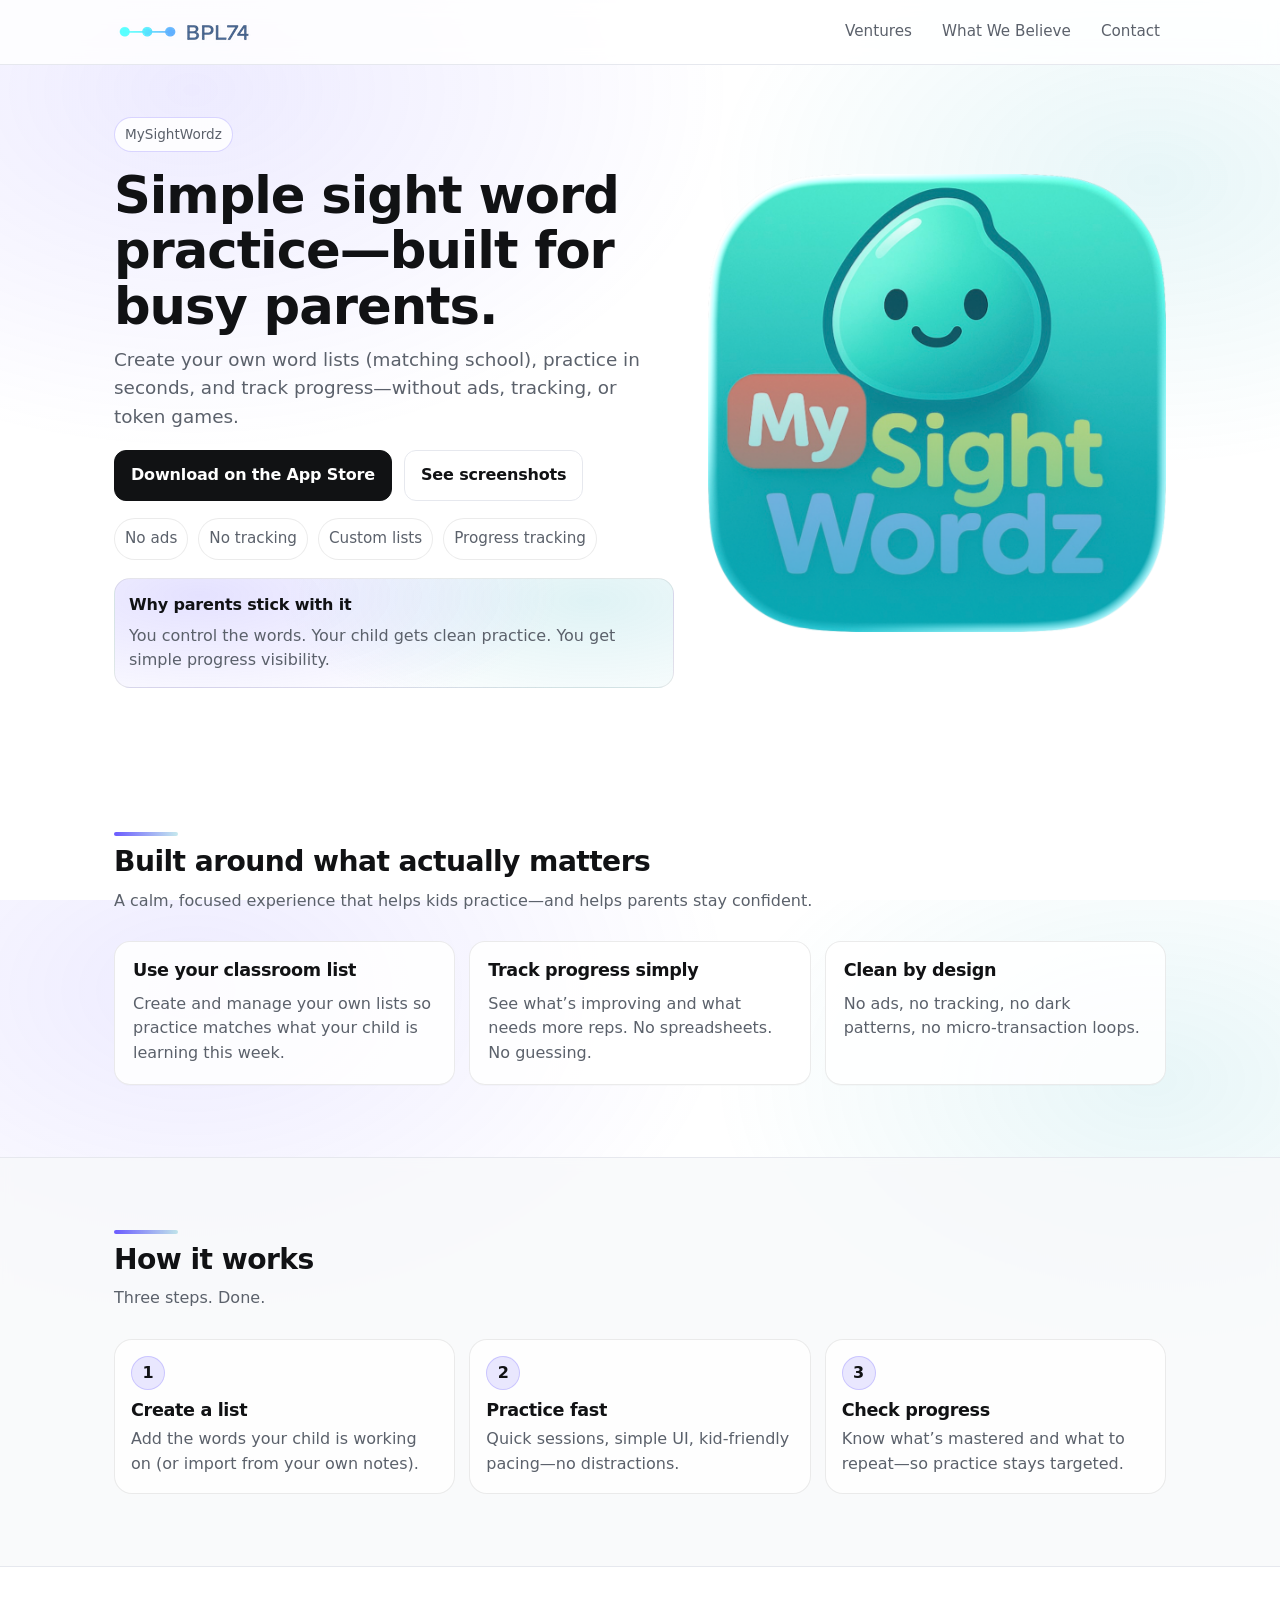
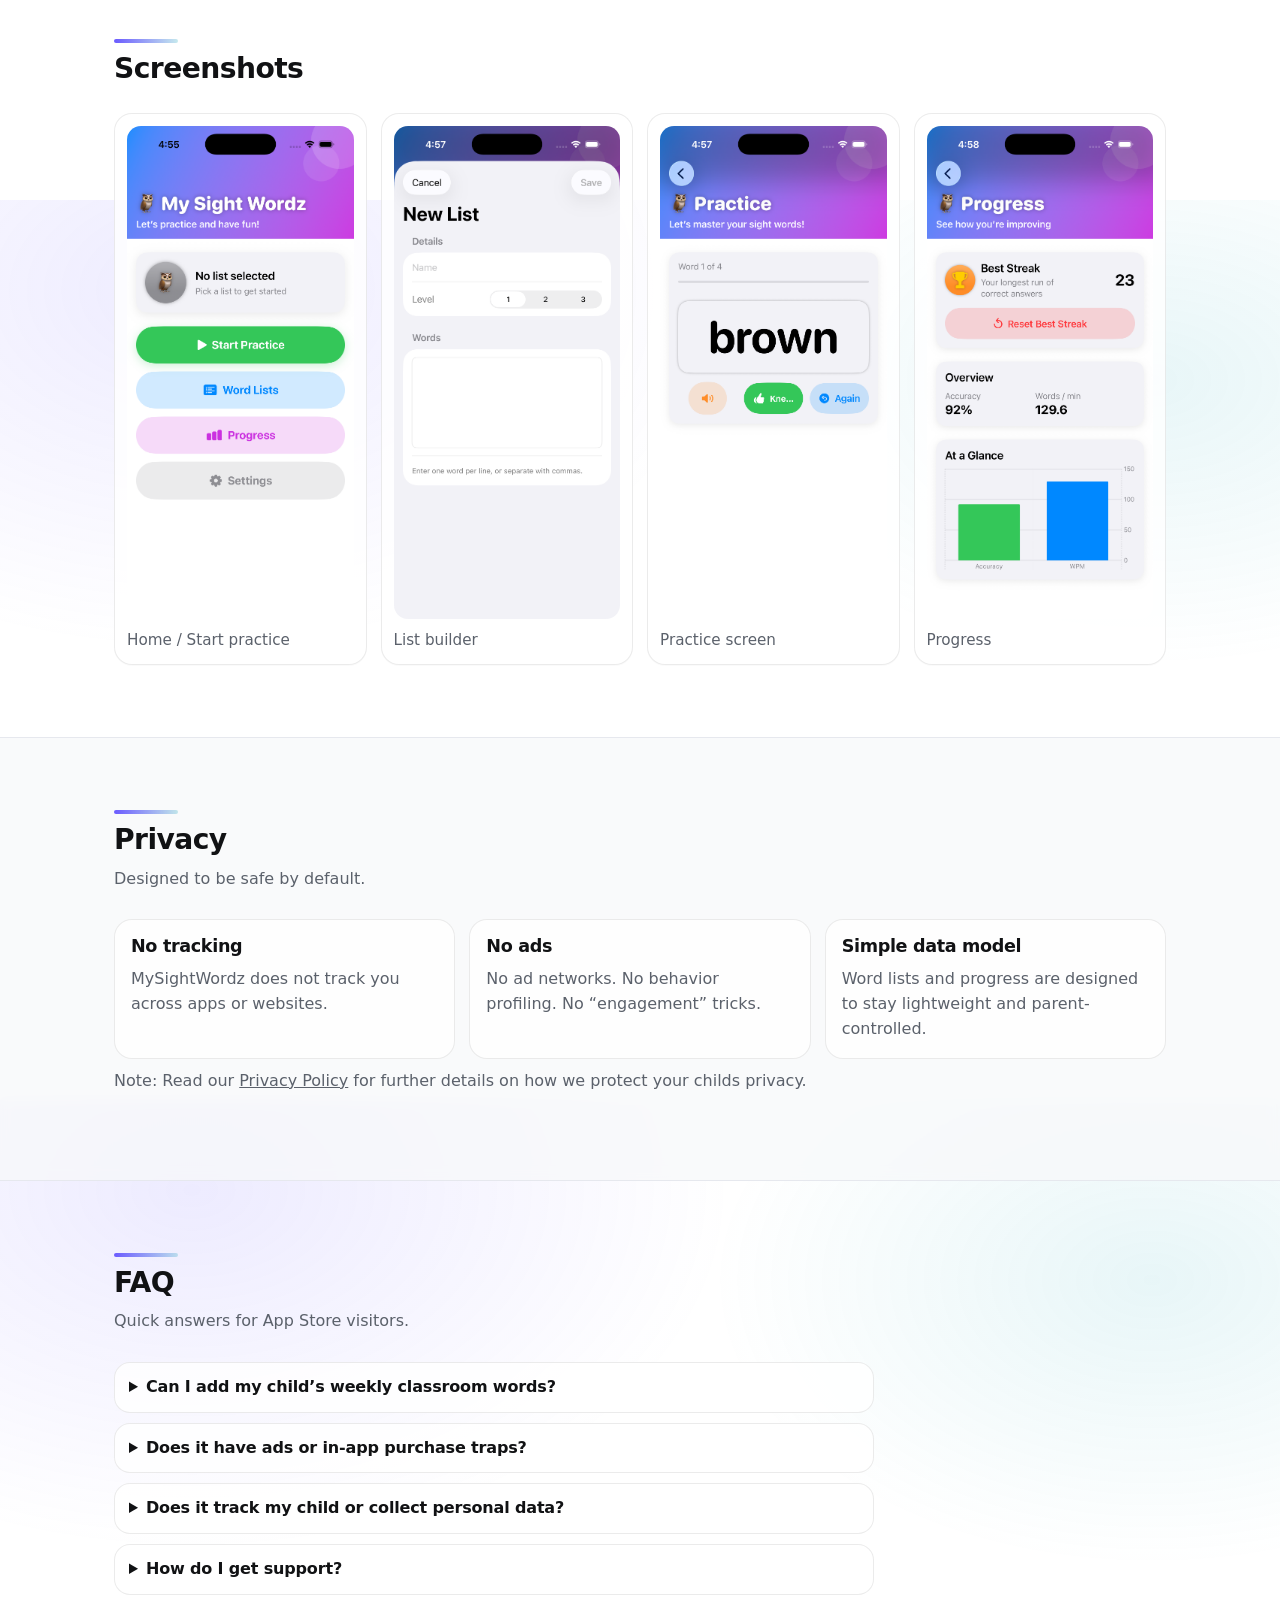
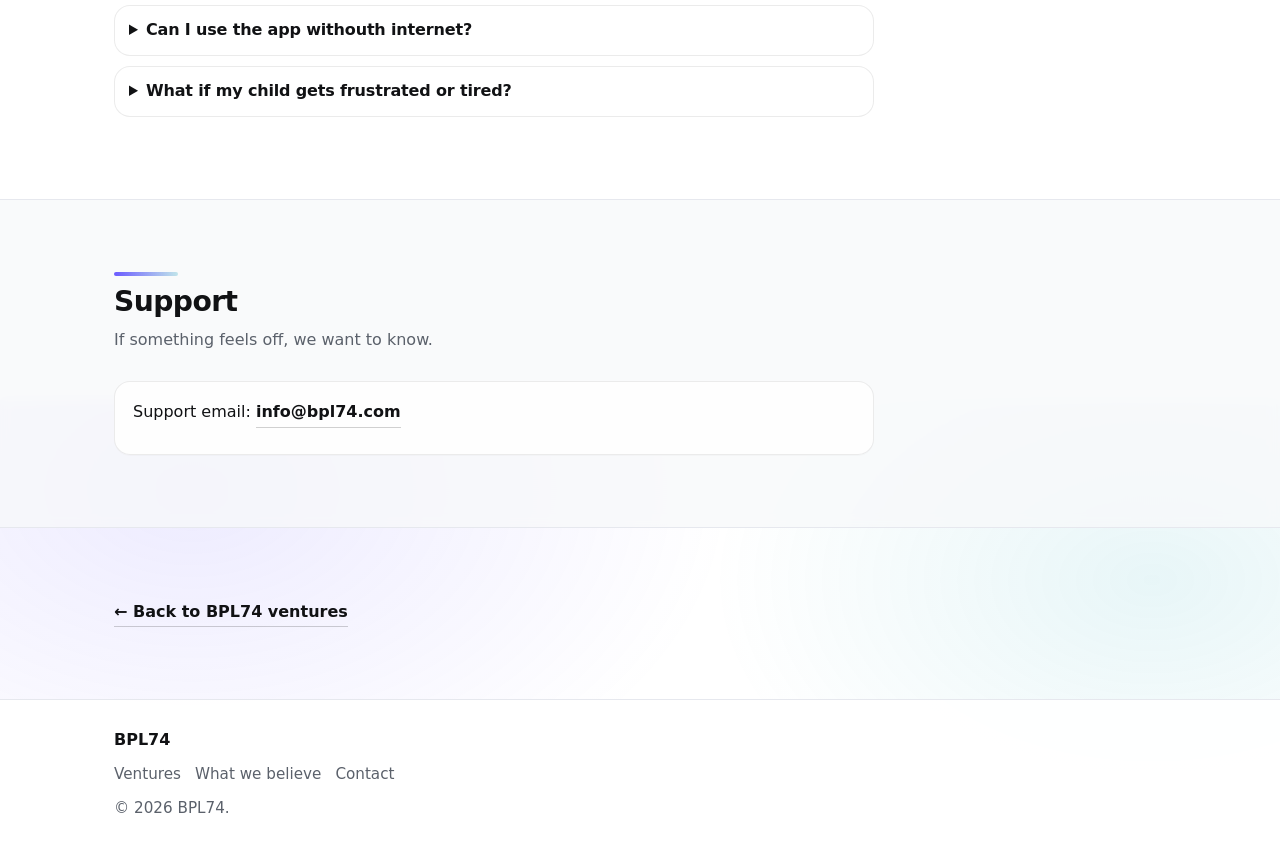
==== commit 5df2de4f: "starting over" ====
--- a/index.html
+++ b/index.html
@@ -1,304 +1,281 @@
 <!doctype html>
 <html lang="en">
 <head>
-  <meta charset="UTF-8" />
-  <meta name="viewport" content="width=device-width, initial-scale=1.0" />
-  <title>MySightWordz | Clean sight word practice for real classroom lists</title>
-  <meta name="description" content="MySightWordz helps parents support reading practice with custom sight word lists, short calm sessions, simple progress tracking, and no ads or tracking." />
-  <meta name="keywords" content="sight words app, sight word practice app, reading practice app for kids, kindergarten reading app, first grade reading practice, custom sight word lists" />
-  <meta name="robots" content="index,follow" />
-  <link rel="canonical" href="https://sightwordz.github.io/" />
-
-  <meta property="og:type" content="website" />
-  <meta property="og:title" content="MySightWordz | Clean sight word practice for real classroom lists" />
-  <meta property="og:description" content="Custom sight word lists, quick practice, simple progress tracking, and no ads or tracking." />
-  <meta property="og:url" content="https://sightwordz.github.io/" />
-  <meta property="og:image" content="assets/og-image.png" />
-
-  <meta name="twitter:card" content="summary_large_image" />
-  <meta name="twitter:title" content="MySightWordz | Clean sight word practice for real classroom lists" />
-  <meta name="twitter:description" content="Custom sight word lists, quick practice, simple progress tracking, and no ads or tracking." />
-  <meta name="twitter:image" content="assets/og-image.png" />
-
-  <link rel="preconnect" href="https://fonts.googleapis.com" />
-  <link rel="preconnect" href="https://fonts.gstatic.com" crossorigin />
-  <link href="https://fonts.googleapis.com/css2?family=Nunito:wght@500;700;800&display=swap" rel="stylesheet" />
-  <link rel="stylesheet" href="styles.css" />
-  <script type="application/ld+json">
-    {
-      "@context": "https://schema.org",
-      "@type": "SoftwareApplication",
-      "name": "MySightWordz",
-      "applicationCategory": "EducationalApplication",
-      "operatingSystem": "iOS",
-      "description": "A clean sight word practice app for parents and children with custom lists, simple progress tracking, and no ads or tracking.",
-      "offers": {
-        "@type": "Offer",
-        "price": "0",
-        "priceCurrency": "USD"
-      },
-      "publisher": {
-        "@type": "Organization",
-        "name": "BPL74"
-      }
-    }
-  </script>
+  <meta charset="utf-8" />
+  <meta name="viewport" content="width=device-width, initial-scale=1" />
+  <title>MySightWordz — Clean sight word practice for real classroom lists</title>
+  <meta name="description" content="MySightWordz is a parent-first sight word app: build custom lists, track progress, and practice without ads, tracking, or gimmicks." />
+  <link rel="stylesheet" href="../assets/css/styles.css" />
+  <!--<link rel="icon" href="../assets/img/favicon.png" />-->
 </head>
-<body>
+
+<body class="page-sightwordz">
+  <a class="skip-link" href="#main">Skip to content</a>
+
   <header class="site-header">
-    <div class="container nav-shell">
-      <a class="brand" href="#top" aria-label="MySightWordz home">
-        <span class="brand-mark">M</span>
-        <span class="brand-text">MySightWordz</span>
+    <div class="container header-inner">
+      <a class="brand" href="../" aria-label="BPL74 home">
+        <span class="brand-mark" aria-hidden="true">
+          <img src="../assets/images/bpl74-logo.png" alt="BPL74 logo" />
+        </span>
       </a>
-      <nav class="nav">
-        <a href="#features">Features</a>
-        <a href="#screenshots">Screenshots</a>
-        <a href="#faq">FAQ</a>
-        <a class="button button-small button-ghost" href="https://apps.apple.com/" target="_blank" rel="noopener">Download</a>
+
+      <nav class="nav" aria-label="Primary">
+        <a href="../#ventures">Ventures</a>
+        <a href="../#beliefs">What We Believe</a>
+        <a href="../#contact">Contact</a>
       </nav>
     </div>
   </header>
 
-  <main id="top">
-    <section class="hero">
-      <div class="container hero-grid">
+  <main id="main">
+    <!-- HERO -->
+    <section class="section hero hero-sightwordz">
+      <div class="container hero-grid hero-grid-app">
         <div class="hero-copy">
-          <p class="eyebrow">Clean reading practice for growing readers</p>
+          <p class="eyebrow eyebrow-play">MySightWordz</p>
           <h1>Simple sight word practice—built for busy parents.</h1>
-          <p class="hero-text">
-            Create your own word lists to match school, practice in short calm sessions,
-            and track progress without ads, tracking, or token-game distractions.
+          <p class="lead">
+            Create your own word lists (matching school), practice in seconds, and track progress—without ads, tracking, or token games.
           </p>
-          <div class="hero-actions">
-            <a class="button button-primary" href="https://apps.apple.com/" target="_blank" rel="noopener">Download on the App Store</a>
-            <a class="button button-secondary" href="#screenshots">See screenshots</a>
-          </div>
-          <ul class="trust-list" aria-label="Key app benefits">
-            <li>No ads</li>
-            <li>No tracking</li>
-            <li>Custom lists</li>
-            <li>Progress tracking</li>
-            <li>Works offline</li>
-          </ul>
-        </div>
-
-        <div class="hero-visual" aria-label="App preview">
-          <div class="device-stack">
-            <figure class="device-card device-card-main">
-              <img src="assets/home-screen.png" alt="MySightWordz home screen showing start practice" />
-            </figure>
-            <figure class="device-card device-card-back">
-              <img src="assets/practice-screen.png" alt="MySightWordz practice screen on iPhone" />
-            </figure>
-          </div>
-          <p class="asset-note">Replace these placeholder asset paths with your exported app screenshots.</p>
-        </div>
-      </div>
-    </section>
-
-    <section class="section section-tight">
-      <div class="container">
-        <div class="trust-bar">
-          <div><strong>Use your classroom list</strong><span>Build weekly lists that match what your child is learning.</span></div>
-          <div><strong>Practice fast</strong><span>Keep sessions short, simple, and calm.</span></div>
-          <div><strong>See progress</strong><span>Know what is sticking and what needs more reps.</span></div>
-        </div>
-      </div>
-    </section>
-
-    <section id="features" class="section">
-      <div class="container">
-        <div class="section-heading">
-          <p class="eyebrow">Why parents stick with it</p>
+
+          <div class="cta-row">
+            <!-- Replace # with your App Store URL when ready -->
+            <a class="btn primary" href="https://apps.apple.com/us/app/mysightwordz/id6755093637" aria-label="Download MySightWordz on the App Store">Download on the App Store</a>
+            <a class="btn ghost" href="#screens">See screenshots</a>
+          </div>
+
+          <div class="chips" aria-label="Trust indicators">
+            <span class="chip">No ads</span>
+            <span class="chip">No tracking</span>
+            <span class="chip">Custom lists</span>
+            <span class="chip">Progress tracking</span>
+          </div>
+
+          <div class="callout">
+            <p class="callout-title">Why parents stick with it</p>
+            <p class="callout-body">
+              You control the words. Your child gets clean practice. You get simple progress visibility.
+            </p>
+          </div>
+        </div>
+
+        <div class="hero-media app-hero-media">
+          <!-- Placeholder for app icon / device render -->
+          <!--<figure class="media-frame">-->
+            <img src="../assets/images/MSWz-icon.png" alt="MySightWordz app showing custom sight word practice on iPhone" loading="lazy" />
+          <!--</figure>-->
+
+          <!--<div class="media-caption">
+            <span class="dot" aria-hidden="true"></span>
+            <p>Add an iPhone/iPad screenshot or a simple device mock later.</p>
+          </div>-->
+        </div>
+      </div>
+    </section>
+
+    <!-- VALUE PROPS -->
+    <section class="section">
+      <div class="container">
+        <div class="section-head ruled">
           <h2>Built around what actually matters</h2>
-          <p>
-            MySightWordz is designed to help kids practice with less friction and help parents stay confident
-            without guessing, spreadsheets, ads, or clutter.
-          </p>
-        </div>
-
-        <div class="feature-grid">
-          <article class="feature-card">
-            <div class="feature-icon">A</div>
+          <p class="subhead">A calm, focused experience that helps kids practice—and helps parents stay confident.</p>
+        </div>
+
+        <div class="cards three">
+          <article class="card">
             <h3>Use your classroom list</h3>
             <p>Create and manage your own lists so practice matches what your child is learning this week.</p>
           </article>
-          <article class="feature-card">
-            <div class="feature-icon">B</div>
+
+          <article class="card">
             <h3>Track progress simply</h3>
             <p>See what’s improving and what needs more reps. No spreadsheets. No guessing.</p>
           </article>
-          <article class="feature-card">
-            <div class="feature-icon">C</div>
+
+          <article class="card">
             <h3>Clean by design</h3>
-            <p>No ads, no tracking, no dark patterns, and no micro-transaction loops built to hijack attention.</p>
+            <p>No ads, no tracking, no dark patterns, no micro-transaction loops.</p>
           </article>
         </div>
       </div>
     </section>
 
-    <section class="section section-alt">
-      <div class="container two-column">
-        <div>
-          <p class="eyebrow">How it works</p>
-          <h2>Three steps. Done.</h2>
-          <div class="steps">
-            <article class="step-card">
-              <span class="step-number">1</span>
-              <div>
-                <h3>Create a list</h3>
-                <p>Add the words your child is working on or import them from your own notes.</p>
-              </div>
-            </article>
-            <article class="step-card">
-              <span class="step-number">2</span>
-              <div>
-                <h3>Practice fast</h3>
-                <p>Run short, repeatable practice sessions with a simple UI and kid-friendly pacing.</p>
-              </div>
-            </article>
-            <article class="step-card">
-              <span class="step-number">3</span>
-              <div>
-                <h3>Check progress</h3>
-                <p>Know what feels mastered and what should be repeated so practice stays targeted.</p>
-              </div>
-            </article>
-          </div>
-        </div>
-
-        <aside class="side-panel">
-          <h3>Designed to feel calm, not noisy</h3>
-          <p>
-            Many kids already get overloaded. MySightWordz keeps the job simple: show the words,
-            practice the words, and help parents stay in control.
-          </p>
-          <ul>
-            <li>Parent-controlled lists</li>
-            <li>Short-session friendly</li>
-            <li>Simple progress visibility</li>
-            <li>Offline-friendly practice</li>
-          </ul>
-        </aside>
-      </div>
-    </section>
-
-    <section id="screenshots" class="section">
-      <div class="container">
-        <div class="section-heading">
-          <p class="eyebrow">Screenshots</p>
-          <h2>A simple app, shown simply</h2>
-          <p>Use your actual App Store screenshots here for the strongest visual continuity.</p>
-        </div>
-
-        <div class="gallery-grid">
-          <figure class="gallery-card">
-            <img src="assets/home-screen.png" alt="Home screen and start practice in MySightWordz" />
-            <figcaption>Home / Start practice</figcaption>
-          </figure>
-          <figure class="gallery-card">
-            <img src="assets/list-builder.png" alt="List builder in MySightWordz" />
-            <figcaption>List builder</figcaption>
-          </figure>
-          <figure class="gallery-card">
-            <img src="assets/practice-screen.png" alt="Practice screen in MySightWordz" />
-            <figcaption>Practice screen</figcaption>
-          </figure>
-          <figure class="gallery-card">
-            <img src="assets/progress-screen.png" alt="Progress screen in MySightWordz" />
-            <figcaption>Progress</figcaption>
-          </figure>
-        </div>
-      </div>
-    </section>
-
-    <section class="section section-alt">
-      <div class="container two-column privacy-block">
-        <div>
-          <p class="eyebrow">Privacy</p>
-          <h2>Designed to be safe by default</h2>
-          <p>
-            MySightWordz is built to keep the experience lightweight and parent-controlled.
-            It is designed to avoid the ad, tracking, and behavior-profile patterns that parents are tired of seeing.
-          </p>
-        </div>
-        <div class="mini-cards">
-          <article class="mini-card">
+    <!-- HOW IT WORKS -->
+    <section class="section alt">
+      <div class="container">
+        <div class="section-head ruled">
+          <h2>How it works</h2>
+          <p class="subhead">Three steps. Done.</p>
+        </div>
+
+        <div class="steps">
+          <div class="step">
+            <div class="step-num">1</div>
+            <div class="step-body">
+              <h3>Create a list</h3>
+              <p>Add the words your child is working on (or import from your own notes).</p>
+            </div>
+          </div>
+
+          <div class="step">
+            <div class="step-num">2</div>
+            <div class="step-body">
+              <h3>Practice fast</h3>
+              <p>Quick sessions, simple UI, kid-friendly pacing—no distractions.</p>
+            </div>
+          </div>
+
+          <div class="step">
+            <div class="step-num">3</div>
+            <div class="step-body">
+              <h3>Check progress</h3>
+              <p>Know what’s mastered and what to repeat—so practice stays targeted.</p>
+            </div>
+          </div>
+        </div>
+      </div>
+    </section>
+
+    <!-- SCREENSHOTS -->
+    <section class="section" id="screens">
+      <div class="container">
+        <div class="section-head ruled">
+          <h2>Screenshots</h2>
+        </div>
+
+        <div class="shots">
+          <div class="shot">
+            <img src="/assets/images/Home-Start.png" alt="Home / Start practice" loading="lazy" />
+            <p class="shot-caption">Home / Start practice</p>
+          </div>
+          <div class="shot">
+            <img src="/assets/images/List-Builder.png" alt="List builder" loading="lazy" />
+            <p class="shot-caption">List builder</p>
+          </div>
+          <div class="shot">
+            <img src="/assets/images/Practice.png" alt="Practice screen" loading="lazy" />
+            <p class="shot-caption">Practice screen</p>
+          </div>
+          <div class="shot">
+            <img src="/assets/images/Stats.png" alt="Progress" loading="lazy" />
+            <p class="shot-caption">Progress</p>
+          </div>
+        </div>
+      </div>
+    </section>
+
+    <!-- PRIVACY -->
+    <section class="section alt">
+      <div class="container">
+        <div class="section-head ruled">
+          <h2>Privacy</h2>
+          <p class="subhead">Designed to be safe by default.</p>
+        </div>
+
+        <div class="privacy-grid">
+          <div class="privacy-card">
             <h3>No tracking</h3>
-            <p>MySightWordz does not track users across apps or websites.</p>
-          </article>
-          <article class="mini-card">
+            <p>MySightWordz does not track you across apps or websites.</p>
+          </div>
+          <div class="privacy-card">
             <h3>No ads</h3>
-            <p>No ad networks. No profiling. No engagement tricks.</p>
-          </article>
-          <article class="mini-card">
+            <p>No ad networks. No behavior profiling. No “engagement” tricks.</p>
+          </div>
+          <div class="privacy-card">
             <h3>Simple data model</h3>
-            <p>Word lists and progress stay lightweight and parent-controlled.</p>
-          </article>
-        </div>
-      </div>
-    </section>
-
-    <section id="faq" class="section">
-      <div class="container">
-        <div class="section-heading">
-          <p class="eyebrow">FAQ</p>
-          <h2>Quick answers for App Store visitors</h2>
-        </div>
-
-        <div class="faq-list">
-          <details>
+            <p>Word lists and progress are designed to stay lightweight and parent-controlled.</p>
+          </div>
+        </div>
+
+        <p class="muted" style="margin-top: 10px;">
+          Note: Read our <u><a href="privacy.html">Privacy Policy</a></u> for further details on how we protect your childs privacy.
+        </p>
+      </div>
+    </section>
+
+    <!-- FAQ -->
+    <section class="section">
+      <div class="container">
+        <div class="section-head ruled">
+          <h2>FAQ</h2>
+          <p class="subhead">Quick answers for App Store visitors.</p>
+        </div>
+
+        <div class="faq">
+          <details class="faq-item">
             <summary>Can I add my child’s weekly classroom words?</summary>
             <p>Yes. Create your own lists and add the words you want your child to practice.</p>
           </details>
-          <details>
+
+          <details class="faq-item">
             <summary>Does it have ads or in-app purchase traps?</summary>
-            <p>No. The core experience is designed to stay clean and parent-first.</p>
-          </details>
-          <details>
+            <p>No. The core experience is designed to be clean and parent-first.</p>
+          </details>
+
+          <details class="faq-item">
             <summary>Does it track my child or collect personal data?</summary>
-            <p>It is designed to minimize data and avoid tracking. Confirm the final details in your App Store privacy label.</p>
-          </details>
-          <details>
-            <summary>Can I use the app without internet?</summary>
-            <p>Yes. Practice sessions, custom lists, and progress tracking are built to work offline.</p>
-          </details>
-          <details>
+            <p>MySightWordz is designed to minimize data and avoid tracking. Confirm details in your App Store privacy label.</p>
+          </details>
+
+          <details class="faq-item">
+            <summary>How do I get support?</summary>
+            <p>Email support using the link below.</p>
+          </details>
+
+          <details class="faq-item">
+            <summary>Can I use the app withouth internet?</summary>
+            <p>Yes. Everything works offline, including practice sessions, custom lists and progress tracking.</p>
+          </details>
+
+          <details class="faq-item">
             <summary>What if my child gets frustrated or tired?</summary>
-            <p>That’s normal. MySightWordz is built for short, calm sessions. You can stop anytime and pick back up later.</p>
-          </details>
-        </div>
-      </div>
-    </section>
-
-    <section class="section cta-section">
-      <div class="container cta-card">
-        <div>
-          <p class="eyebrow">Ready to simplify practice?</p>
-          <h2>Help your child practice sight words without the clutter.</h2>
-          <p>Short sessions. Real classroom words. Simple progress. No junk.</p>
-        </div>
-        <div class="cta-actions">
-          <a class="button button-primary" href="https://apps.apple.com/" target="_blank" rel="noopener">Download on the App Store</a>
-          <a class="button button-secondary" href="mailto:info@bpl74.com">Contact support</a>
-        </div>
+            <p>That’s normal. My SightWordz is built for short, calm practice sessions. You can stop anytime and pick back up later—there’s no penalty or pressure.</p>
+          </details>
+
+        </div>
+      </div>
+    </section>
+
+    <!-- SUPPORT -->
+    <section class="section alt" id="support">
+      <div class="container">
+        <div class="section-head ruled">
+          <h2>Support</h2>
+          <p class="subhead">If something feels off, we want to know.</p>
+        </div>
+
+        <div class="contact-box">
+          <p class="contact-line">
+            Support email:
+            <a class="link" href="mailto:info@bpl74.com?subject=MySightWordz%20Support">info@bpl74.com</a>
+          </p>
+        </div>
+      </div>
+    </section>
+
+    <!-- BACK LINK -->
+    <section class="section">
+      <div class="container">
+        <a class="link" href="/#ventures">← Back to BPL74 ventures</a>
       </div>
     </section>
   </main>
 
   <footer class="site-footer">
-    <div class="container footer-shell">
-      <div>
-        <strong>MySightWordz</strong>
-        <p>Clean sight word practice for real classroom lists.</p>
-      </div>
+    <div class="container footer-inner">
+      <p class="footer-brand">BPL74</p>
       <div class="footer-links">
-        <a href="privacy.html">Privacy Policy</a>
-        <a href="terms.html">Terms</a>
-        <a href="mailto:info@bpl74.com">Support</a>
-      </div>
+        <a href="/#ventures">Ventures</a>
+        <a href="/#beliefs">What we believe</a>
+        <a href="/#contact">Contact</a>
+      </div>
+      <p class="footer-meta">© <span id="year"></span> BPL74.</p>
     </div>
   </footer>
+
+  <script>
+    document.getElementById("year").textContent = new Date().getFullYear();
+  </script>
 </body>
 </html>
--- a/assets/css/styles.css
+++ b/assets/css/styles.css
@@ -0,0 +1,767 @@
+/* =========================
+   BPL74 — Minimal, modern base (with subtle life)
+   ========================= */
+
+/* Design tokens */
+:root{
+  --bg: #ffffff;
+  --bg-alt: #f7f8fa;
+  --text: #111214;
+  --muted: #5b616b;
+  --border: #e6e8ee;
+  --accent: #1aa6b7; /* Teal accent (adjust later) */
+
+  /* NEW: background tints */
+  --tint-1: rgba(26,166,183,.10);
+  --tint-2: rgba(17,18,20,.06);
+
+  --shadow: 0 10px 30px rgba(0,0,0,.06);
+  --radius: 16px;
+  --radius-sm: 12px;
+
+  --max: 1100px;
+  --pad: 24px;
+
+  --h1: clamp(2.15rem, 4vw, 3.2rem);
+  --h2: clamp(1.55rem, 2.2vw, 2.1rem);
+  --h3: 1.1rem;
+  --body: 1rem;
+  --lead: 1.15rem;
+  --lh: 1.55;
+}
+
+*{ box-sizing: border-box; }
+html, body{ height: 100%; }
+
+/* NEW: soft background wash */
+body{
+  margin: 0;
+  font-family: ui-sans-serif, system-ui, -apple-system, Segoe UI, Roboto, Helvetica, Arial, "Apple Color Emoji","Segoe UI Emoji";
+  background:
+    radial-gradient(900px 600px at 15% 10%, var(--tint-1), transparent 60%),
+    radial-gradient(800px 520px at 90% 20%, var(--tint-2), transparent 55%),
+    var(--bg);
+  color: var(--text);
+  line-height: var(--lh);
+}
+
+/* NEW: subtle grain overlay */
+body::before{
+  content:"";
+  position: fixed;
+  inset: 0;
+  pointer-events: none;
+  opacity: .05;
+  background-image:
+    repeating-linear-gradient(0deg, rgba(0,0,0,.6) 0, rgba(0,0,0,.6) 1px, transparent 1px, transparent 2px),
+    repeating-linear-gradient(90deg, rgba(0,0,0,.6) 0, rgba(0,0,0,.6) 1px, transparent 1px, transparent 3px);
+  mix-blend-mode: soft-light;
+  z-index: 0;
+}
+.site-header, main, footer{ position: relative; z-index: 1; }
+
+img{
+  max-width: 100%;
+  height: auto;
+  display: block;
+}
+
+a{
+  color: inherit;
+  text-decoration: none;
+}
+
+.container{
+  width: min(var(--max), 100%);
+  margin: 0 auto;
+  padding: 0 var(--pad);
+}
+
+.section{
+  padding: 72px 0;
+}
+
+.section.alt{
+  background: rgba(247,248,250,.75);
+  border-top: 1px solid var(--border);
+  border-bottom: 1px solid var(--border);
+  backdrop-filter: blur(6px);
+}
+
+.section-head{
+  max-width: 760px;
+  margin-bottom: 28px;
+}
+
+/* NEW: accent rule motif */
+.section-head.ruled{
+  position: relative;
+  padding-top: 14px;
+}
+.section-head.ruled::before{
+  content:"";
+  position:absolute;
+  top:0;
+  left:0;
+  width: 64px;
+  height: 4px;
+  border-radius: 999px;
+  background: linear-gradient(90deg, var(--accent), rgba(26,166,183,.25));
+}
+
+h1, h2, h3{
+  margin: 0 0 10px 0;
+  letter-spacing: -0.02em;
+}
+
+h1{ font-size: var(--h1); line-height: 1.08; }
+h2{ font-size: var(--h2); line-height: 1.15; }
+h3{ font-size: var(--h3); line-height: 1.2; }
+
+p{ margin: 0 0 14px 0; font-size: var(--body); }
+.lead{ font-size: var(--lead); color: var(--muted); max-width: 52ch; }
+.subhead{ color: var(--muted); max-width: 70ch; }
+
+.muted{ color: var(--muted); }
+
+.sr-only{
+  position:absolute;
+  width:1px;height:1px;
+  padding:0;margin:-1px;
+  overflow:hidden;clip:rect(0,0,0,0);
+  white-space:nowrap;border:0;
+}
+
+.skip-link{
+  position:absolute;
+  left:-999px;
+  top:auto;
+  width:1px;height:1px;
+  overflow:hidden;
+}
+.skip-link:focus{
+  position: fixed;
+  left: 16px;
+  top: 16px;
+  width: auto;
+  height: auto;
+  padding: 10px 12px;
+  background: #fff;
+  border: 1px solid var(--border);
+  border-radius: 10px;
+  box-shadow: var(--shadow);
+  z-index: 9999;
+}
+
+/* Header */
+.site-header{
+  position: sticky;
+  top: 0;
+  background: rgba(255,255,255,.82);
+  backdrop-filter: blur(10px);
+  border-bottom: 1px solid var(--border);
+  z-index: 1000;
+}
+
+.header-inner{
+  height: 64px;
+  display:flex;
+  align-items:center;
+  justify-content:space-between;
+  gap: 16px;
+}
+
+.brand{
+  display:flex;
+  align-items:center;
+  gap: 10px;
+}
+
+.brand-mark{
+  font-weight: 800;
+  letter-spacing: 0.02em;
+}
+
+.nav{
+  display:flex;
+  align-items:center;
+  gap: 18px;
+  font-size: 0.95rem;
+  color: var(--muted);
+}
+
+.nav a{
+  padding: 8px 6px;
+  border-radius: 10px;
+}
+.nav a:hover{
+  color: var(--text);
+  background: rgba(0,0,0,.04);
+}
+
+/* Hero */
+.hero{
+  padding-top: 52px;
+}
+
+.eyebrow{
+  display:inline-block;
+  font-size: 0.85rem;
+  color: var(--muted);
+  border: 1px solid var(--border);
+  background: rgba(255,255,255,.85);
+  padding: 6px 10px;
+  border-radius: 999px;
+  margin-bottom: 16px;
+}
+
+.hero-grid{
+  display:grid;
+  grid-template-columns: 1.1fr 0.9fr;
+  gap: 34px;
+  align-items: start;
+}
+
+.hero-copy h1{
+  margin-bottom: 12px;
+}
+
+.cta-row{
+  display:flex;
+  gap: 12px;
+  margin-top: 18px;
+  margin-bottom: 18px;
+  flex-wrap: wrap;
+}
+
+/* NEW: micro interactions baseline */
+.btn, .card, .venture-card{
+  transition: transform .15s ease, box-shadow .15s ease, border-color .15s ease;
+}
+
+.btn{
+  display:inline-flex;
+  align-items:center;
+  justify-content:center;
+  padding: 12px 16px;
+  border-radius: 12px;
+  border: 1px solid var(--border);
+  font-weight: 650;
+  letter-spacing: -0.01em;
+  will-change: transform;
+}
+
+.btn.primary{
+  background: var(--text);
+  color: #fff;
+  border-color: var(--text);
+}
+.btn.primary:hover{
+  transform: translateY(-1px);
+  box-shadow: 0 18px 45px rgba(0,0,0,.12);
+}
+
+.btn.ghost{
+  background: rgba(255,255,255,.85);
+}
+.btn.ghost:hover{
+  border-color: #cfd4df;
+  transform: translateY(-1px);
+  box-shadow: 0 14px 36px rgba(0,0,0,.10);
+}
+
+.hero-points{
+  margin: 0;
+  padding-left: 18px;
+  color: var(--muted);
+}
+.hero-points li{
+  margin: 6px 0;
+}
+
+/* NEW: stats strip */
+.stats{
+  display:grid;
+  grid-template-columns: repeat(3, minmax(0,1fr));
+  gap: 10px;
+  margin-top: 18px;
+}
+.stat{
+  background: rgba(255,255,255,.75);
+  border: 1px solid rgba(0,0,0,.08);
+  border-radius: 14px;
+  padding: 12px 12px;
+  box-shadow: 0 1px 0 rgba(0,0,0,.02);
+}
+.stat-num{
+  font-weight: 800;
+  letter-spacing: -0.02em;
+}
+.stat-label{
+  color: var(--muted);
+  font-size: .92rem;
+}
+
+/* Media */
+.media-frame{
+  border-radius: 26px;
+  border: 1px solid rgba(0,0,0,.10);
+  background: linear-gradient(180deg, rgba(255,255,255,.9), rgba(255,255,255,.65));
+  box-shadow: 0 20px 60px rgba(0,0,0,.10);
+  overflow: hidden;
+  position: relative;
+}
+.media-frame::after{
+  content:"";
+  position:absolute;
+  inset:0;
+  background: radial-gradient(500px 240px at 20% 10%, rgba(255,255,255,.7), transparent 55%);
+  pointer-events:none;
+}
+.media-frame img{
+  width: 100%;
+  aspect-ratio: 4 / 3;
+  object-fit: cover;
+}
+
+.media-caption{
+  display:flex;
+  gap: 10px;
+  align-items:flex-start;
+  margin-top: 12px;
+  color: var(--muted);
+  font-size: 0.95rem;
+}
+.dot{
+  width: 10px;
+  height: 10px;
+  border-radius: 999px;
+  background: var(--accent);
+  margin-top: 6px;
+  flex: 0 0 auto;
+}
+
+/* Prose */
+.prose{
+  max-width: 760px;
+}
+.prose ul{
+  margin: 10px 0 14px 0;
+  padding-left: 18px;
+}
+.prose li{
+  margin: 6px 0;
+}
+
+/* Cards */
+.cards{
+  display:grid;
+  gap: 14px;
+}
+.cards.three{
+  grid-template-columns: repeat(3, 1fr);
+}
+
+.card{
+  background: rgba(255,255,255,.85);
+  border: 1px solid rgba(0,0,0,.08);
+  border-radius: var(--radius);
+  padding: 18px;
+  box-shadow: 0 1px 0 rgba(0,0,0,.02);
+}
+.card:hover{
+  transform: translateY(-3px);
+  box-shadow: 0 22px 60px rgba(0,0,0,.10);
+  border-color: rgba(26,166,183,.35);
+}
+.card p{
+  color: var(--muted);
+  margin: 0;
+}
+
+/* Ventures */
+.venture-grid{
+  display:grid;
+  grid-template-columns: repeat(2, 1fr);
+  gap: 14px;
+}
+
+.venture-card{
+  background: rgba(255,255,255,.90);
+  border: 1px solid rgba(0,0,0,.08);
+  border-radius: var(--radius);
+  overflow: hidden;
+  box-shadow: var(--shadow);
+  display:flex;
+  flex-direction: column;
+}
+.venture-card:hover{
+  transform: translateY(-3px);
+  box-shadow: 0 22px 60px rgba(0,0,0,.10);
+  border-color: rgba(26,166,183,.35);
+}
+
+.venture-media img{
+  width: 100%;
+  aspect-ratio: 16 / 9;
+  /*object-fit: contain;*/
+  object-fit: cover;
+  border-bottom: 1px solid rgba(0,0,0,.08);
+}
+
+.venture-body{
+  padding: 18px;
+}
+
+.venture-body p{
+  color: var(--muted);
+}
+
+/* Links */
+.link{
+  display:inline-flex;
+  align-items:center;
+  gap: 8px;
+  font-weight: 650;
+  color: var(--text);
+  border-bottom: 1px solid rgba(0,0,0,.18);
+  padding-bottom: 2px;
+  transition: border-color .15s ease, transform .15s ease;
+}
+.link:hover{
+  border-bottom-color: var(--accent);
+  transform: translateX(2px);
+}
+
+/* Contact */
+.contact-box{
+  background: rgba(255,255,255,.85);
+  border: 1px solid rgba(0,0,0,.08);
+  border-radius: var(--radius);
+  padding: 18px;
+  max-width: 760px;
+  box-shadow: 0 1px 0 rgba(0,0,0,.02);
+}
+
+.contact-line{
+  margin-bottom: 8px;
+}
+
+/* Footer */
+.site-footer{
+  border-top: 1px solid var(--border);
+  padding: 28px 0;
+  background: rgba(255,255,255,.90);
+}
+
+.footer-inner{
+  display:grid;
+  gap: 10px;
+}
+
+.footer-brand{
+  font-weight: 800;
+  margin: 0;
+}
+
+.footer-links{
+  display:flex;
+  gap: 14px;
+  flex-wrap: wrap;
+  color: var(--muted);
+  font-size: 0.95rem;
+}
+.footer-links a:hover{
+  color: var(--text);
+}
+
+.footer-meta{
+  margin: 0;
+  color: var(--muted);
+  font-size: 0.95rem;
+}
+
+/* Setting up Image Placeholders */
+.img-placeholder{
+  width: 100%;
+  aspect-ratio: 16 / 9;
+  border-radius: 18px;
+  border: 1px dashed rgba(0,0,0,.18);
+  background: linear-gradient(180deg, rgba(255,255,255,.7), rgba(255,255,255,.35));
+}
+
+.hero .img-placeholder{ aspect-ratio: 4 / 3; }
+
+/* =========================
+   MySightWordz page (additive styling)
+   ========================= */
+
+.page-sightwordz{
+  --accent: #6b5bff; /* playful purple accent for this page */
+  --tint-1: rgba(107, 91, 255, .12);
+  --tint-2: rgba(26, 166, 183, .10);
+}
+
+/* Hero variant */
+.hero-sightwordz .eyebrow-play{
+  background: rgba(255,255,255,.85);
+  border-color: rgba(107, 91, 255, .25);
+}
+
+.hero-grid-app{
+  align-items: center;
+}
+
+.app-hero-media .media-caption{
+  margin-top: 14px;
+}
+
+/* Chips */
+.chips{
+  display:flex;
+  flex-wrap: wrap;
+  gap: 10px;
+  margin-top: 16px;
+}
+
+.chip{
+  display:inline-flex;
+  align-items:center;
+  padding: 8px 10px;
+  border-radius: 999px;
+  border: 1px solid rgba(0,0,0,.08);
+  background: rgba(255,255,255,.80);
+  color: var(--muted);
+  font-size: .95rem;
+}
+
+/* Callout */
+.callout{
+  margin-top: 18px;
+  padding: 14px 14px;
+  border-radius: 16px;
+  border: 1px solid rgba(0,0,0,.08);
+  background:
+    radial-gradient(600px 220px at 15% 15%, rgba(107, 91, 255, .18), transparent 60%),
+    radial-gradient(520px 220px at 85% 20%, rgba(26,166,183,.14), transparent 60%),
+    rgba(255,255,255,.78);
+}
+
+.callout-title{
+  margin: 0 0 6px 0;
+  font-weight: 800;
+  letter-spacing: -0.01em;
+}
+
+.callout-body{
+  margin: 0;
+  color: var(--muted);
+}
+
+/* Placeholders (div-based to avoid broken-link hook failures) */
+.img-placeholder{
+  width: 100%;
+  border-radius: 18px;
+  border: 1px dashed rgba(0,0,0,.18);
+  background:
+    radial-gradient(600px 220px at 20% 10%, rgba(255,255,255,.75), transparent 55%),
+    linear-gradient(180deg, rgba(255,255,255,.70), rgba(255,255,255,.35));
+}
+
+.img-placeholder-app{
+  aspect-ratio: 4 / 3;
+  border-radius: 26px;
+  box-shadow: 0 20px 60px rgba(0,0,0,.10);
+  border-style: solid;
+  border-color: rgba(0,0,0,.10);
+}
+
+.img-placeholder-shot{
+  aspect-ratio: 9 / 16;
+}
+
+/* Screenshots grid */
+.shots{
+  display:grid;
+  grid-template-columns: repeat(4, minmax(0, 1fr));
+  gap: 14px;
+}
+
+.shot{
+  background: rgba(255,255,255,.80);
+  border: 1px solid rgba(0,0,0,.08);
+  border-radius: 18px;
+  padding: 12px;
+  box-shadow: 0 1px 0 rgba(0,0,0,.02);
+  overflow: hidden;
+}
+
+.shot img{
+  border-radius: 14px;
+}
+
+.shot-caption{
+  margin: 10px 0 0 0;
+  color: var(--muted);
+  font-size: .95rem;
+}
+
+/* Steps */
+.steps{
+  display:grid;
+  grid-template-columns: repeat(3, minmax(0, 1fr));
+  gap: 14px;
+}
+
+.step{
+  background: rgba(255,255,255,.78);
+  border: 1px solid rgba(0,0,0,.08);
+  border-radius: 18px;
+  padding: 16px;
+}
+
+.step-num{
+  width: 34px;
+  height: 34px;
+  border-radius: 999px;
+  display:flex;
+  align-items:center;
+  justify-content:center;
+  font-weight: 900;
+  background: rgba(107, 91, 255, .14);
+  border: 1px solid rgba(107, 91, 255, .25);
+  margin-bottom: 10px;
+}
+
+.step-body h3{ margin-bottom: 6px; }
+.step-body p{ margin: 0; color: var(--muted); }
+
+/* Privacy grid */
+.privacy-grid{
+  display:grid;
+  grid-template-columns: repeat(3, minmax(0, 1fr));
+  gap: 14px;
+}
+
+.privacy-card{
+  background: rgba(255,255,255,.78);
+  border: 1px solid rgba(0,0,0,.08);
+  border-radius: 18px;
+  padding: 16px;
+}
+.privacy-card p{ color: var(--muted); margin: 0; }
+
+/* FAQ */
+.faq{
+  max-width: 760px;
+}
+
+.faq-item{
+  background: rgba(255,255,255,.80);
+  border: 1px solid rgba(0,0,0,.08);
+  border-radius: 16px;
+  padding: 12px 14px;
+  margin-bottom: 10px;
+}
+
+.faq-item summary{
+  cursor: pointer;
+  font-weight: 750;
+  letter-spacing: -0.01em;
+}
+.faq-item p{
+  margin: 10px 0 0 0;
+  color: var(--muted);
+}
+
+/* Responsive */
+@media (max-width: 920px){
+  .shots{ grid-template-columns: repeat(2, minmax(0,1fr)); }
+  .steps{ grid-template-columns: 1fr; }
+  .privacy-grid{ grid-template-columns: 1fr; }
+}
+@media (max-width: 520px){
+  .shots{ grid-template-columns: 1fr; }
+}
+
+
+/* NEW: subtle entrance animation (respects reduced motion) */
+@media (prefers-reduced-motion: no-preference){
+  .hero-copy, .hero-media{
+    animation: riseIn .5s ease both;
+  }
+  .hero-media{ animation-delay: .08s; }
+
+  @keyframes riseIn{
+    from{ opacity: 0; transform: translateY(10px); }
+    to{ opacity: 1; transform: translateY(0); }
+  }
+}
+
+/* Responsive */
+@media (max-width: 920px){
+  .hero-grid{
+    grid-template-columns: 1fr;
+  }
+  .cards.three{
+    grid-template-columns: 1fr;
+  }
+  .venture-grid{
+    grid-template-columns: 1fr;
+  }
+  .stats{
+    grid-template-columns: 1fr;
+  }
+  .section{
+    padding: 56px 0;
+  }
+
+  /* =========================
+   Generic announcement / coming-soon page
+   ========================= */
+
+.page-announcement{
+  --accent: #1aa6b7; /* keep core brand accent */
+}
+
+.hero-grid-single{
+  grid-template-columns: 1.2fr .8fr;
+  align-items: center;
+}
+
+.img-placeholder-neutral{
+  aspect-ratio: 4 / 3;
+  border-radius: 26px;
+  border: 1px dashed rgba(0,0,0,.16);
+  background:
+    radial-gradient(600px 260px at 20% 20%, rgba(26,166,183,.20), transparent 60%),
+    radial-gradient(520px 240px at 85% 30%, rgba(0,0,0,.06), transparent 55%),
+    rgba(255,255,255,.75);
+  box-shadow: 0 18px 50px rgba(0,0,0,.08);
+}
+
+/* Slightly quieter hero tone */
+.hero-announcement .lead{
+  max-width: 60ch;
+}
+
+@media (max-width: 920px){
+  .hero-grid-single{
+    grid-template-columns: 1fr;
+  }
+}
+
+/* =========================
+   Privacy page tweaks
+   ========================= */
+
+.page-privacy .lead{
+  max-width: 65ch;
+}
+
+.page-privacy .prose h3{
+  margin-top: 18px;
+}
+
+
+}
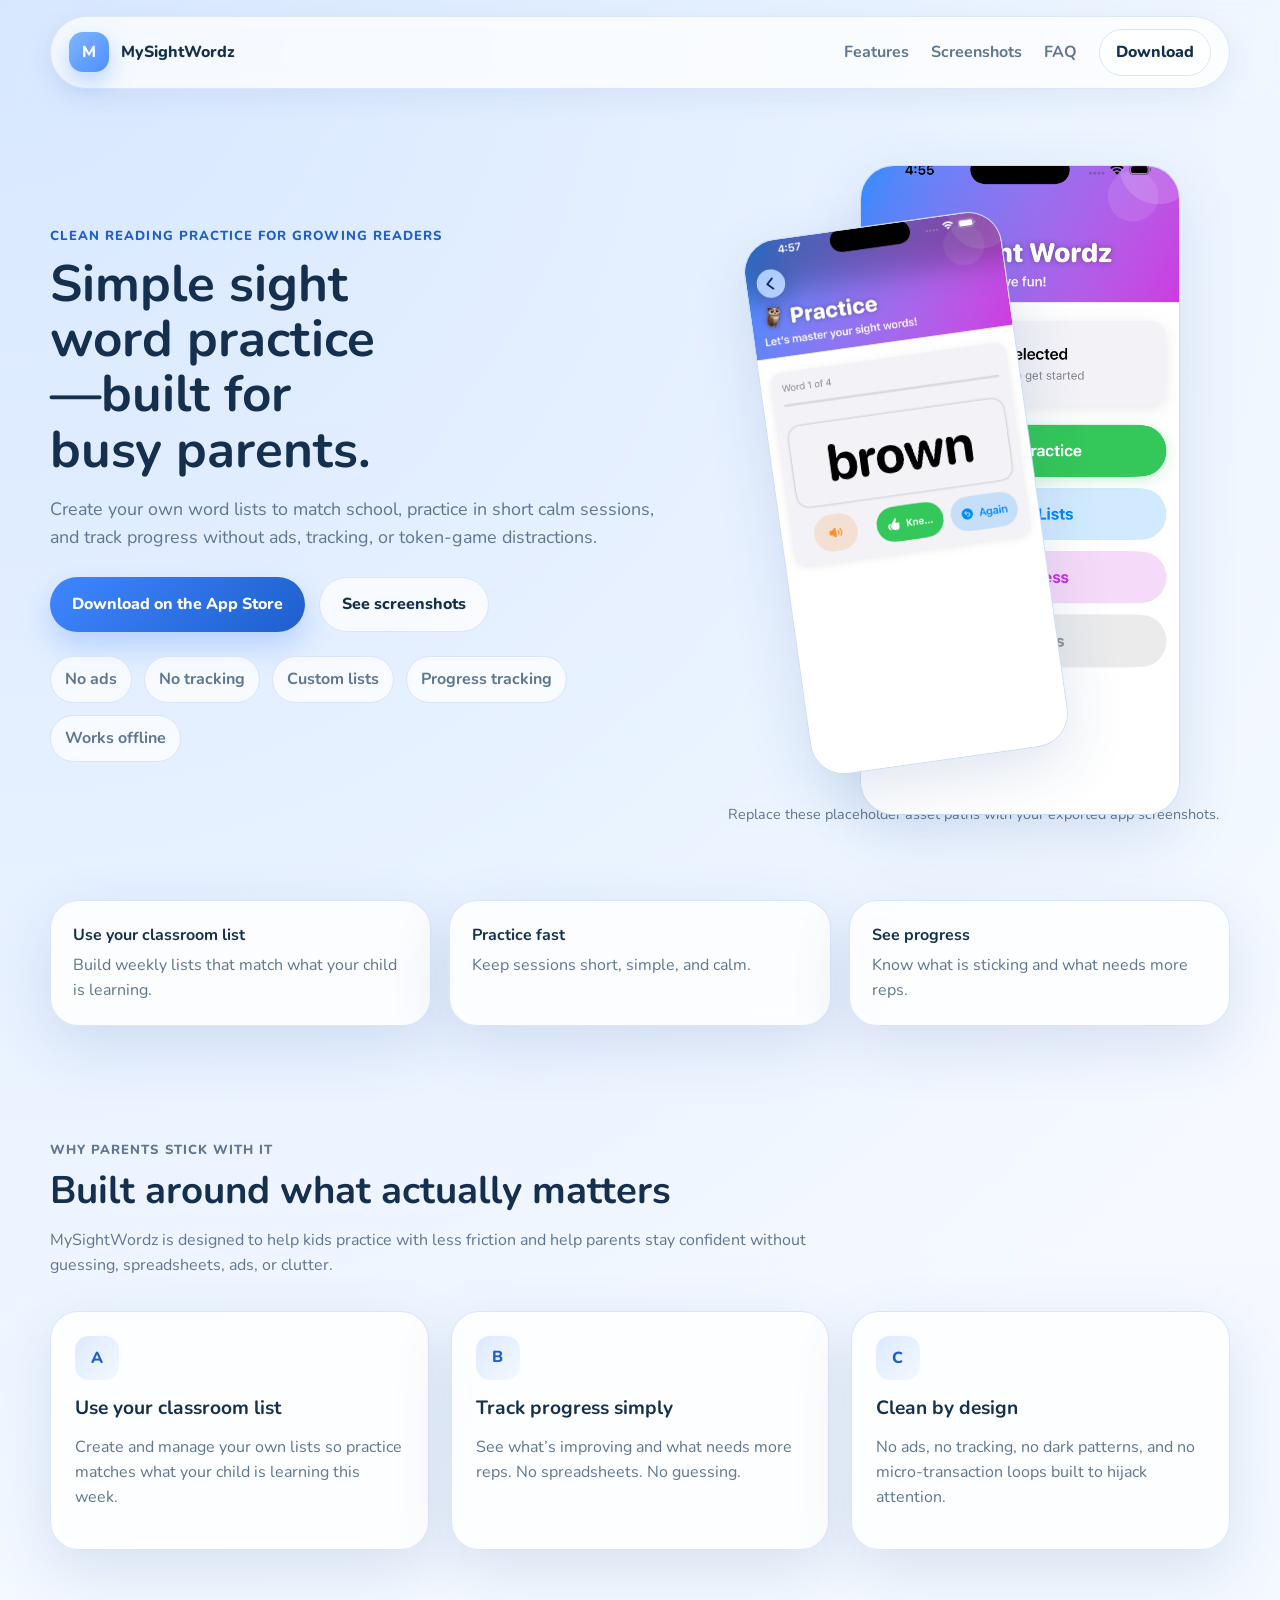
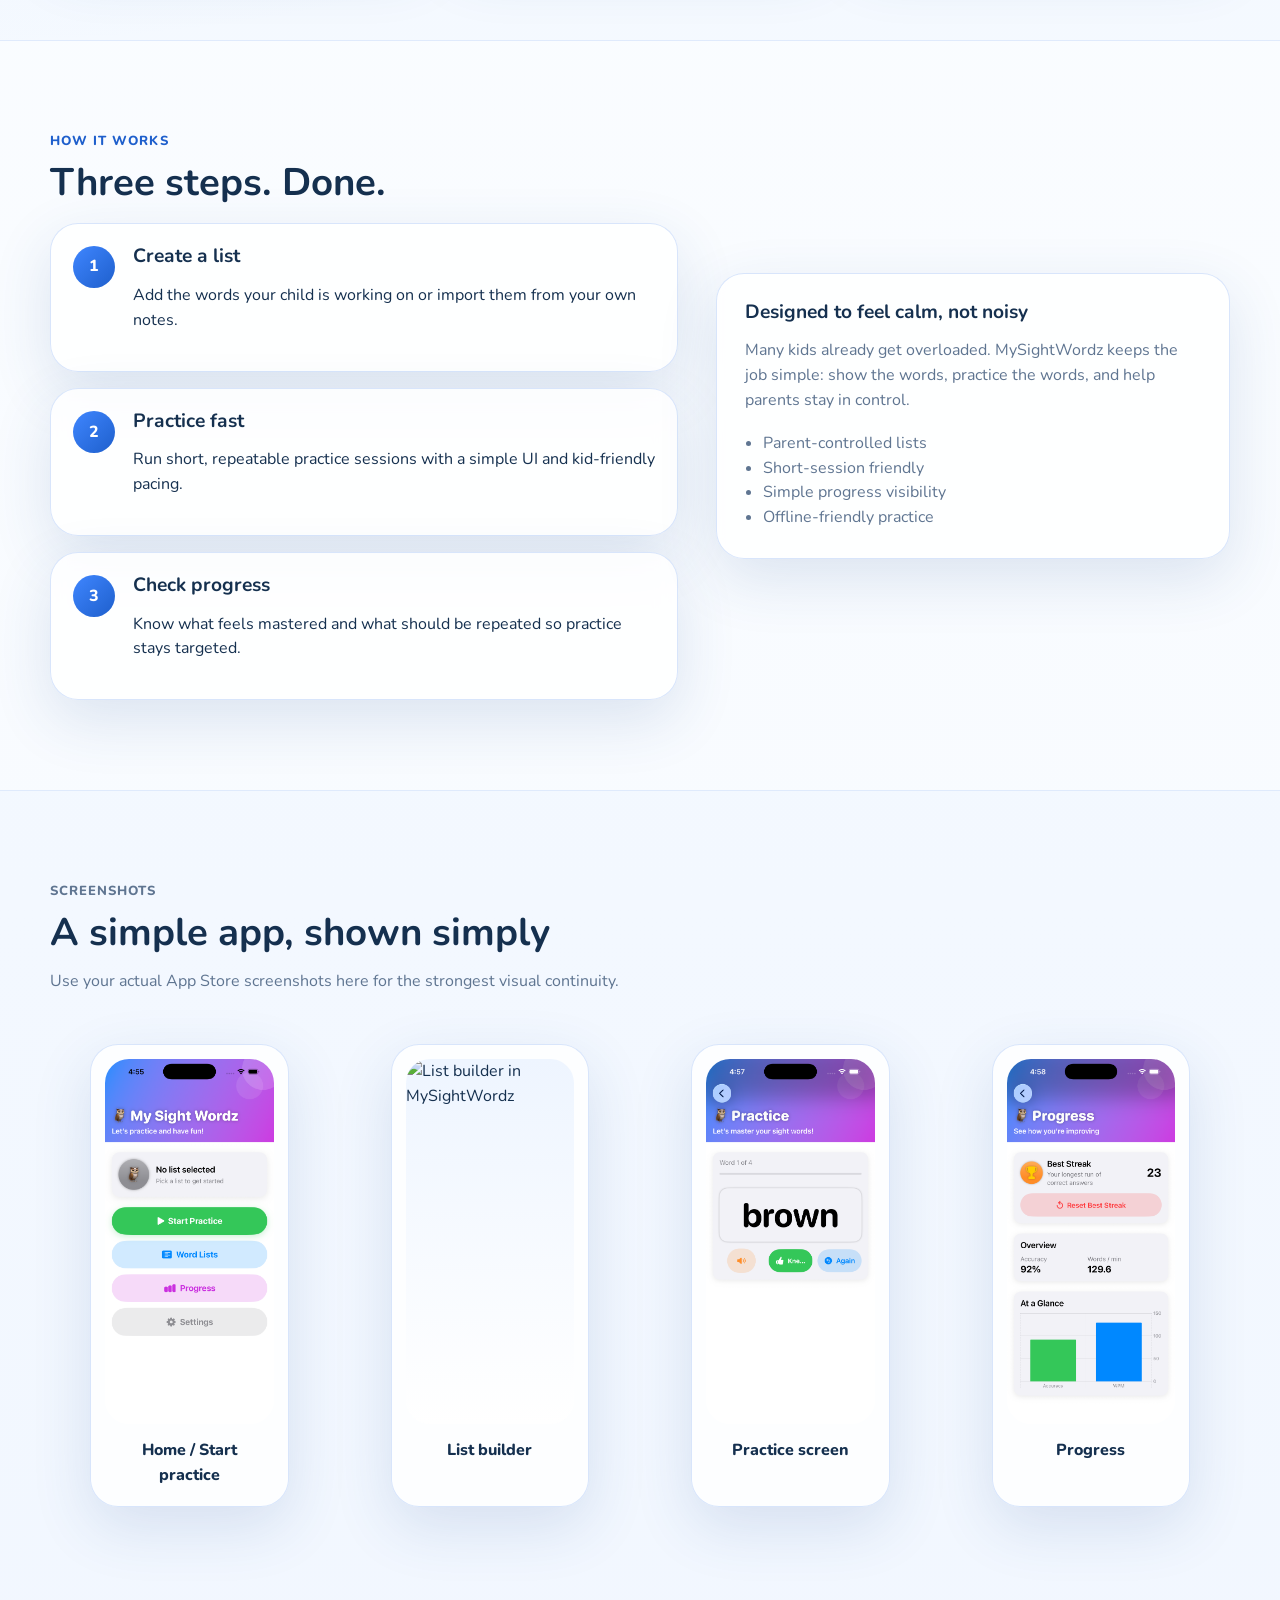
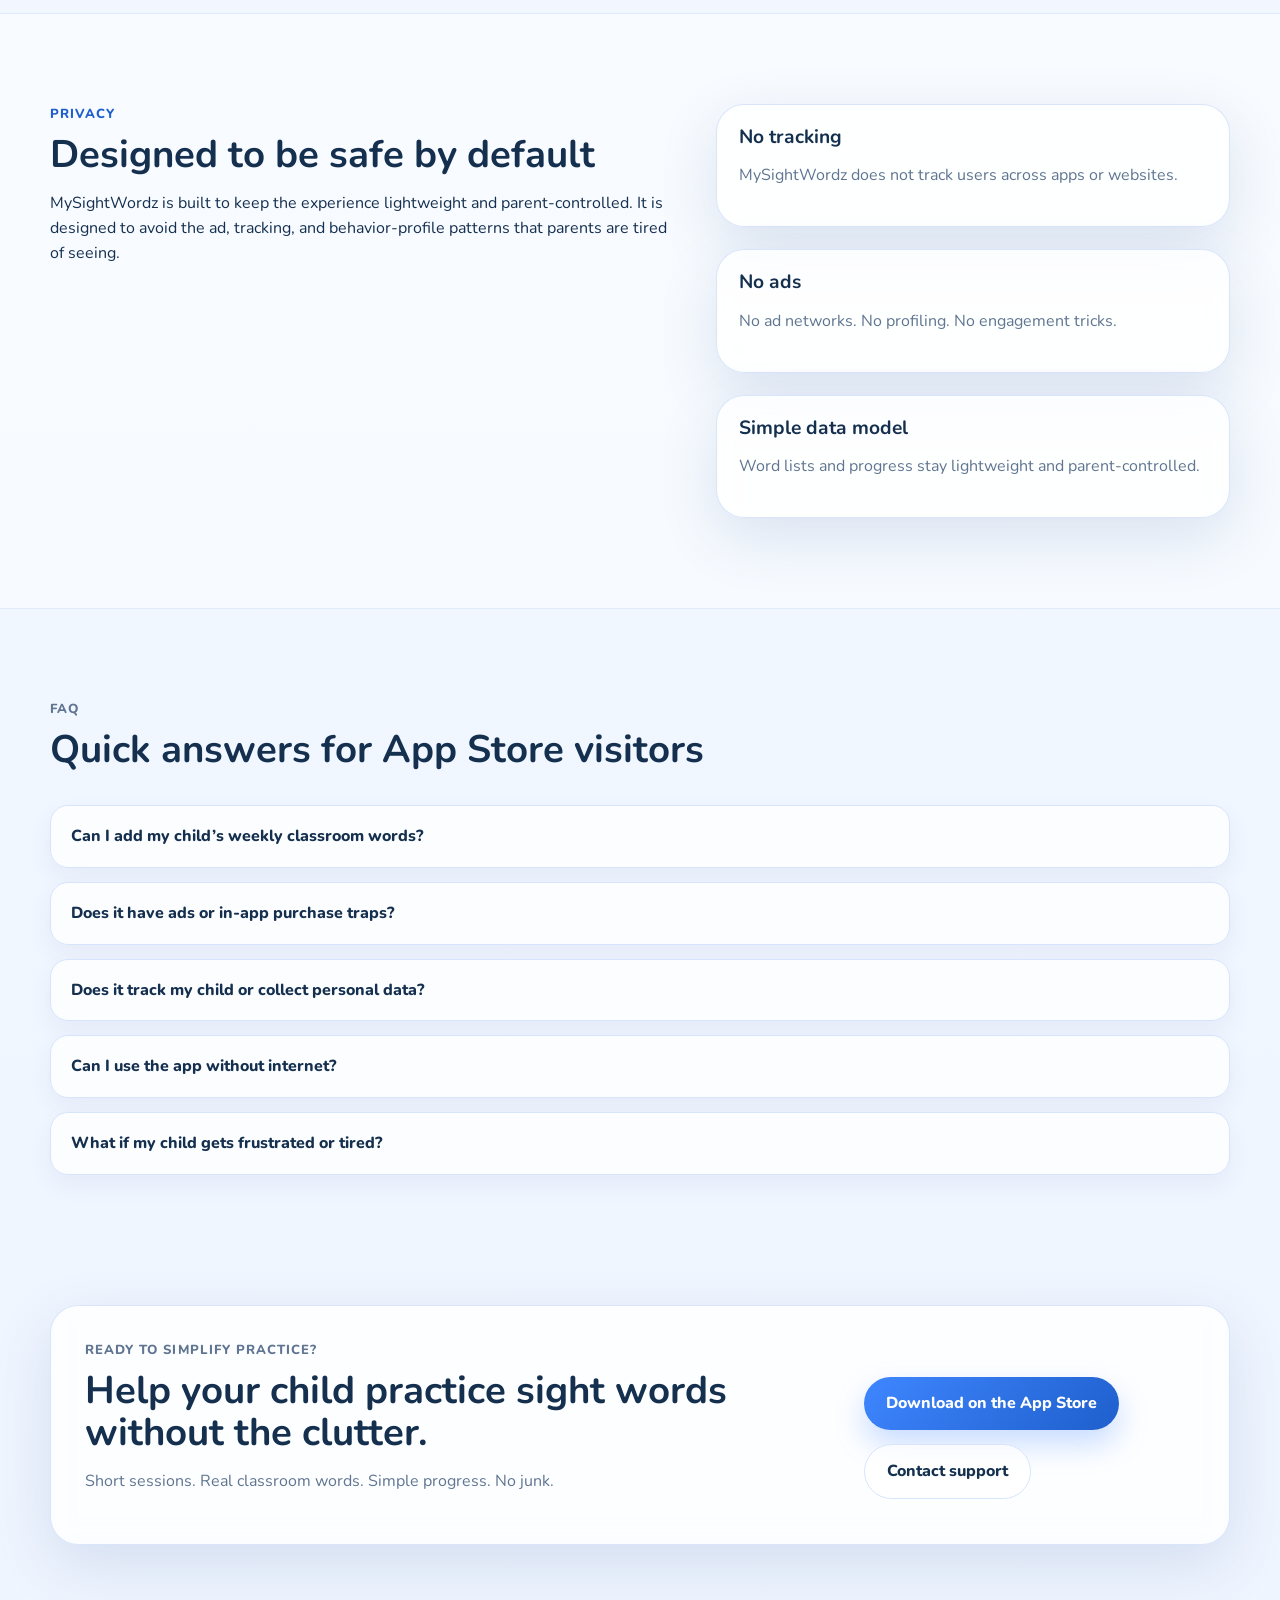
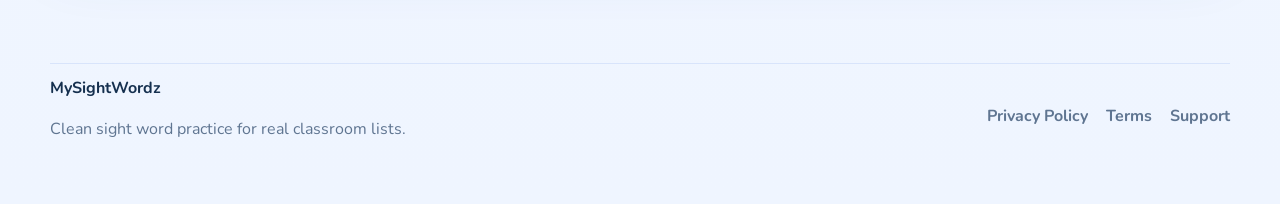
==== commit 9f1cbcfc: "making a bunch of changes..." ====
--- a/index.html
+++ b/index.html
@@ -1,281 +1,304 @@
 <!doctype html>
 <html lang="en">
 <head>
-  <meta charset="utf-8" />
-  <meta name="viewport" content="width=device-width, initial-scale=1" />
-  <title>MySightWordz — Clean sight word practice for real classroom lists</title>
-  <meta name="description" content="MySightWordz is a parent-first sight word app: build custom lists, track progress, and practice without ads, tracking, or gimmicks." />
-  <link rel="stylesheet" href="../assets/css/styles.css" />
-  <!--<link rel="icon" href="../assets/img/favicon.png" />-->
+  <meta charset="UTF-8" />
+  <meta name="viewport" content="width=device-width, initial-scale=1.0" />
+  <title>MySightWordz | Clean sight word practice for real classroom lists</title>
+  <meta name="description" content="MySightWordz helps parents support reading practice with custom sight word lists, short calm sessions, simple progress tracking, and no ads or tracking." />
+  <meta name="keywords" content="sight words app, sight word practice app, reading practice app for kids, kindergarten reading app, first grade reading practice, custom sight word lists" />
+  <meta name="robots" content="index,follow" />
+  <link rel="canonical" href="https://sightwordz.github.io/" />
+
+  <meta property="og:type" content="website" />
+  <meta property="og:title" content="MySightWordz | Clean sight word practice for real classroom lists" />
+  <meta property="og:description" content="Custom sight word lists, quick practice, simple progress tracking, and no ads or tracking." />
+  <meta property="og:url" content="https://sightwordz.github.io/" />
+  <meta property="og:image" content="assets/og-image.png" />
+
+  <meta name="twitter:card" content="summary_large_image" />
+  <meta name="twitter:title" content="MySightWordz | Clean sight word practice for real classroom lists" />
+  <meta name="twitter:description" content="Custom sight word lists, quick practice, simple progress tracking, and no ads or tracking." />
+  <meta name="twitter:image" content="assets/og-image.png" />
+
+  <link rel="preconnect" href="https://fonts.googleapis.com" />
+  <link rel="preconnect" href="https://fonts.gstatic.com" crossorigin />
+  <link href="https://fonts.googleapis.com/css2?family=Nunito:wght@500;700;800&display=swap" rel="stylesheet" />
+  <link rel="stylesheet" href="styles.css" />
+  <script type="application/ld+json">
+    {
+      "@context": "https://schema.org",
+      "@type": "SoftwareApplication",
+      "name": "MySightWordz",
+      "applicationCategory": "EducationalApplication",
+      "operatingSystem": "iOS",
+      "description": "A clean sight word practice app for parents and children with custom lists, simple progress tracking, and no ads or tracking.",
+      "offers": {
+        "@type": "Offer",
+        "price": "0",
+        "priceCurrency": "USD"
+      },
+      "publisher": {
+        "@type": "Organization",
+        "name": "BPL74"
+      }
+    }
+  </script>
 </head>
-
-<body class="page-sightwordz">
-  <a class="skip-link" href="#main">Skip to content</a>
-
+<body>
   <header class="site-header">
-    <div class="container header-inner">
-      <a class="brand" href="../" aria-label="BPL74 home">
-        <span class="brand-mark" aria-hidden="true">
-          <img src="../assets/images/bpl74-logo.png" alt="BPL74 logo" />
-        </span>
+    <div class="container nav-shell">
+      <a class="brand" href="#top" aria-label="MySightWordz home">
+        <span class="brand-mark">M</span>
+        <span class="brand-text">MySightWordz</span>
       </a>
-
-      <nav class="nav" aria-label="Primary">
-        <a href="../#ventures">Ventures</a>
-        <a href="../#beliefs">What We Believe</a>
-        <a href="../#contact">Contact</a>
+      <nav class="nav">
+        <a href="#features">Features</a>
+        <a href="#screenshots">Screenshots</a>
+        <a href="#faq">FAQ</a>
+        <a class="button button-small button-ghost" href="https://apps.apple.com/" target="_blank" rel="noopener">Download</a>
       </nav>
     </div>
   </header>
 
-  <main id="main">
-    <!-- HERO -->
-    <section class="section hero hero-sightwordz">
-      <div class="container hero-grid hero-grid-app">
+  <main id="top">
+    <section class="hero">
+      <div class="container hero-grid">
         <div class="hero-copy">
-          <p class="eyebrow eyebrow-play">MySightWordz</p>
+          <p class="eyebrow">Clean reading practice for growing readers</p>
           <h1>Simple sight word practice—built for busy parents.</h1>
-          <p class="lead">
-            Create your own word lists (matching school), practice in seconds, and track progress—without ads, tracking, or token games.
+          <p class="hero-text">
+            Create your own word lists to match school, practice in short calm sessions,
+            and track progress without ads, tracking, or token-game distractions.
           </p>
-
-          <div class="cta-row">
-            <!-- Replace # with your App Store URL when ready -->
-            <a class="btn primary" href="https://apps.apple.com/us/app/mysightwordz/id6755093637" aria-label="Download MySightWordz on the App Store">Download on the App Store</a>
-            <a class="btn ghost" href="#screens">See screenshots</a>
+          <div class="hero-actions">
+            <a class="button button-primary" href="https://apps.apple.com/" target="_blank" rel="noopener">Download on the App Store</a>
+            <a class="button button-secondary" href="#screenshots">See screenshots</a>
           </div>
-
-          <div class="chips" aria-label="Trust indicators">
-            <span class="chip">No ads</span>
-            <span class="chip">No tracking</span>
-            <span class="chip">Custom lists</span>
-            <span class="chip">Progress tracking</span>
+          <ul class="trust-list" aria-label="Key app benefits">
+            <li>No ads</li>
+            <li>No tracking</li>
+            <li>Custom lists</li>
+            <li>Progress tracking</li>
+            <li>Works offline</li>
+          </ul>
+        </div>
+
+        <div class="hero-visual" aria-label="App preview">
+          <div class="device-stack">
+            <figure class="device-card device-card-main">
+              <img src="assets/home-screen.png" alt="MySightWordz home screen showing start practice" />
+            </figure>
+            <figure class="device-card device-card-back">
+              <img src="assets/practice-screen.png" alt="MySightWordz practice screen on iPhone" />
+            </figure>
           </div>
-
-          <div class="callout">
-            <p class="callout-title">Why parents stick with it</p>
-            <p class="callout-body">
-              You control the words. Your child gets clean practice. You get simple progress visibility.
-            </p>
-          </div>
-        </div>
-
-        <div class="hero-media app-hero-media">
-          <!-- Placeholder for app icon / device render -->
-          <!--<figure class="media-frame">-->
-            <img src="../assets/images/MSWz-icon.png" alt="MySightWordz app showing custom sight word practice on iPhone" loading="lazy" />
-          <!--</figure>-->
-
-          <!--<div class="media-caption">
-            <span class="dot" aria-hidden="true"></span>
-            <p>Add an iPhone/iPad screenshot or a simple device mock later.</p>
-          </div>-->
-        </div>
-      </div>
-    </section>
-
-    <!-- VALUE PROPS -->
-    <section class="section">
+          <p class="asset-note">Replace these placeholder asset paths with your exported app screenshots.</p>
+        </div>
+      </div>
+    </section>
+
+    <section class="section section-tight">
       <div class="container">
-        <div class="section-head ruled">
+        <div class="trust-bar">
+          <div><strong>Use your classroom list</strong><span>Build weekly lists that match what your child is learning.</span></div>
+          <div><strong>Practice fast</strong><span>Keep sessions short, simple, and calm.</span></div>
+          <div><strong>See progress</strong><span>Know what is sticking and what needs more reps.</span></div>
+        </div>
+      </div>
+    </section>
+
+    <section id="features" class="section">
+      <div class="container">
+        <div class="section-heading">
+          <p class="eyebrow">Why parents stick with it</p>
           <h2>Built around what actually matters</h2>
-          <p class="subhead">A calm, focused experience that helps kids practice—and helps parents stay confident.</p>
-        </div>
-
-        <div class="cards three">
-          <article class="card">
+          <p>
+            MySightWordz is designed to help kids practice with less friction and help parents stay confident
+            without guessing, spreadsheets, ads, or clutter.
+          </p>
+        </div>
+
+        <div class="feature-grid">
+          <article class="feature-card">
+            <div class="feature-icon">A</div>
             <h3>Use your classroom list</h3>
             <p>Create and manage your own lists so practice matches what your child is learning this week.</p>
           </article>
-
-          <article class="card">
+          <article class="feature-card">
+            <div class="feature-icon">B</div>
             <h3>Track progress simply</h3>
             <p>See what’s improving and what needs more reps. No spreadsheets. No guessing.</p>
           </article>
-
-          <article class="card">
+          <article class="feature-card">
+            <div class="feature-icon">C</div>
             <h3>Clean by design</h3>
-            <p>No ads, no tracking, no dark patterns, no micro-transaction loops.</p>
-          </article>
-        </div>
-      </div>
-    </section>
-
-    <!-- HOW IT WORKS -->
-    <section class="section alt">
+            <p>No ads, no tracking, no dark patterns, and no micro-transaction loops built to hijack attention.</p>
+          </article>
+        </div>
+      </div>
+    </section>
+
+    <section class="section section-alt">
+      <div class="container two-column">
+        <div>
+          <p class="eyebrow">How it works</p>
+          <h2>Three steps. Done.</h2>
+          <div class="steps">
+            <article class="step-card">
+              <span class="step-number">1</span>
+              <div>
+                <h3>Create a list</h3>
+                <p>Add the words your child is working on or import them from your own notes.</p>
+              </div>
+            </article>
+            <article class="step-card">
+              <span class="step-number">2</span>
+              <div>
+                <h3>Practice fast</h3>
+                <p>Run short, repeatable practice sessions with a simple UI and kid-friendly pacing.</p>
+              </div>
+            </article>
+            <article class="step-card">
+              <span class="step-number">3</span>
+              <div>
+                <h3>Check progress</h3>
+                <p>Know what feels mastered and what should be repeated so practice stays targeted.</p>
+              </div>
+            </article>
+          </div>
+        </div>
+
+        <aside class="side-panel">
+          <h3>Designed to feel calm, not noisy</h3>
+          <p>
+            Many kids already get overloaded. MySightWordz keeps the job simple: show the words,
+            practice the words, and help parents stay in control.
+          </p>
+          <ul>
+            <li>Parent-controlled lists</li>
+            <li>Short-session friendly</li>
+            <li>Simple progress visibility</li>
+            <li>Offline-friendly practice</li>
+          </ul>
+        </aside>
+      </div>
+    </section>
+
+    <section id="screenshots" class="section">
       <div class="container">
-        <div class="section-head ruled">
-          <h2>How it works</h2>
-          <p class="subhead">Three steps. Done.</p>
-        </div>
-
-        <div class="steps">
-          <div class="step">
-            <div class="step-num">1</div>
-            <div class="step-body">
-              <h3>Create a list</h3>
-              <p>Add the words your child is working on (or import from your own notes).</p>
-            </div>
-          </div>
-
-          <div class="step">
-            <div class="step-num">2</div>
-            <div class="step-body">
-              <h3>Practice fast</h3>
-              <p>Quick sessions, simple UI, kid-friendly pacing—no distractions.</p>
-            </div>
-          </div>
-
-          <div class="step">
-            <div class="step-num">3</div>
-            <div class="step-body">
-              <h3>Check progress</h3>
-              <p>Know what’s mastered and what to repeat—so practice stays targeted.</p>
-            </div>
-          </div>
-        </div>
-      </div>
-    </section>
-
-    <!-- SCREENSHOTS -->
-    <section class="section" id="screens">
+        <div class="section-heading">
+          <p class="eyebrow">Screenshots</p>
+          <h2>A simple app, shown simply</h2>
+          <p>Use your actual App Store screenshots here for the strongest visual continuity.</p>
+        </div>
+
+        <div class="gallery-grid">
+          <figure class="gallery-card">
+            <img src="assets/home-screen.png" alt="Home screen and start practice in MySightWordz" />
+            <figcaption>Home / Start practice</figcaption>
+          </figure>
+          <figure class="gallery-card">
+            <img src="assets/list-builder.png" alt="List builder in MySightWordz" />
+            <figcaption>List builder</figcaption>
+          </figure>
+          <figure class="gallery-card">
+            <img src="assets/practice-screen.png" alt="Practice screen in MySightWordz" />
+            <figcaption>Practice screen</figcaption>
+          </figure>
+          <figure class="gallery-card">
+            <img src="assets/progress-screen.png" alt="Progress screen in MySightWordz" />
+            <figcaption>Progress</figcaption>
+          </figure>
+        </div>
+      </div>
+    </section>
+
+    <section class="section section-alt">
+      <div class="container two-column privacy-block">
+        <div>
+          <p class="eyebrow">Privacy</p>
+          <h2>Designed to be safe by default</h2>
+          <p>
+            MySightWordz is built to keep the experience lightweight and parent-controlled.
+            It is designed to avoid the ad, tracking, and behavior-profile patterns that parents are tired of seeing.
+          </p>
+        </div>
+        <div class="mini-cards">
+          <article class="mini-card">
+            <h3>No tracking</h3>
+            <p>MySightWordz does not track users across apps or websites.</p>
+          </article>
+          <article class="mini-card">
+            <h3>No ads</h3>
+            <p>No ad networks. No profiling. No engagement tricks.</p>
+          </article>
+          <article class="mini-card">
+            <h3>Simple data model</h3>
+            <p>Word lists and progress stay lightweight and parent-controlled.</p>
+          </article>
+        </div>
+      </div>
+    </section>
+
+    <section id="faq" class="section">
       <div class="container">
-        <div class="section-head ruled">
-          <h2>Screenshots</h2>
-        </div>
-
-        <div class="shots">
-          <div class="shot">
-            <img src="/assets/images/Home-Start.png" alt="Home / Start practice" loading="lazy" />
-            <p class="shot-caption">Home / Start practice</p>
-          </div>
-          <div class="shot">
-            <img src="/assets/images/List-Builder.png" alt="List builder" loading="lazy" />
-            <p class="shot-caption">List builder</p>
-          </div>
-          <div class="shot">
-            <img src="/assets/images/Practice.png" alt="Practice screen" loading="lazy" />
-            <p class="shot-caption">Practice screen</p>
-          </div>
-          <div class="shot">
-            <img src="/assets/images/Stats.png" alt="Progress" loading="lazy" />
-            <p class="shot-caption">Progress</p>
-          </div>
-        </div>
-      </div>
-    </section>
-
-    <!-- PRIVACY -->
-    <section class="section alt">
-      <div class="container">
-        <div class="section-head ruled">
-          <h2>Privacy</h2>
-          <p class="subhead">Designed to be safe by default.</p>
-        </div>
-
-        <div class="privacy-grid">
-          <div class="privacy-card">
-            <h3>No tracking</h3>
-            <p>MySightWordz does not track you across apps or websites.</p>
-          </div>
-          <div class="privacy-card">
-            <h3>No ads</h3>
-            <p>No ad networks. No behavior profiling. No “engagement” tricks.</p>
-          </div>
-          <div class="privacy-card">
-            <h3>Simple data model</h3>
-            <p>Word lists and progress are designed to stay lightweight and parent-controlled.</p>
-          </div>
-        </div>
-
-        <p class="muted" style="margin-top: 10px;">
-          Note: Read our <u><a href="privacy.html">Privacy Policy</a></u> for further details on how we protect your childs privacy.
-        </p>
-      </div>
-    </section>
-
-    <!-- FAQ -->
-    <section class="section">
-      <div class="container">
-        <div class="section-head ruled">
-          <h2>FAQ</h2>
-          <p class="subhead">Quick answers for App Store visitors.</p>
-        </div>
-
-        <div class="faq">
-          <details class="faq-item">
+        <div class="section-heading">
+          <p class="eyebrow">FAQ</p>
+          <h2>Quick answers for App Store visitors</h2>
+        </div>
+
+        <div class="faq-list">
+          <details>
             <summary>Can I add my child’s weekly classroom words?</summary>
             <p>Yes. Create your own lists and add the words you want your child to practice.</p>
           </details>
-
-          <details class="faq-item">
+          <details>
             <summary>Does it have ads or in-app purchase traps?</summary>
-            <p>No. The core experience is designed to be clean and parent-first.</p>
-          </details>
-
-          <details class="faq-item">
+            <p>No. The core experience is designed to stay clean and parent-first.</p>
+          </details>
+          <details>
             <summary>Does it track my child or collect personal data?</summary>
-            <p>MySightWordz is designed to minimize data and avoid tracking. Confirm details in your App Store privacy label.</p>
-          </details>
-
-          <details class="faq-item">
-            <summary>How do I get support?</summary>
-            <p>Email support using the link below.</p>
-          </details>
-
-          <details class="faq-item">
-            <summary>Can I use the app withouth internet?</summary>
-            <p>Yes. Everything works offline, including practice sessions, custom lists and progress tracking.</p>
-          </details>
-
-          <details class="faq-item">
+            <p>It is designed to minimize data and avoid tracking. Confirm the final details in your App Store privacy label.</p>
+          </details>
+          <details>
+            <summary>Can I use the app without internet?</summary>
+            <p>Yes. Practice sessions, custom lists, and progress tracking are built to work offline.</p>
+          </details>
+          <details>
             <summary>What if my child gets frustrated or tired?</summary>
-            <p>That’s normal. My SightWordz is built for short, calm practice sessions. You can stop anytime and pick back up later—there’s no penalty or pressure.</p>
-          </details>
-
-        </div>
-      </div>
-    </section>
-
-    <!-- SUPPORT -->
-    <section class="section alt" id="support">
-      <div class="container">
-        <div class="section-head ruled">
-          <h2>Support</h2>
-          <p class="subhead">If something feels off, we want to know.</p>
-        </div>
-
-        <div class="contact-box">
-          <p class="contact-line">
-            Support email:
-            <a class="link" href="mailto:info@bpl74.com?subject=MySightWordz%20Support">info@bpl74.com</a>
-          </p>
-        </div>
-      </div>
-    </section>
-
-    <!-- BACK LINK -->
-    <section class="section">
-      <div class="container">
-        <a class="link" href="/#ventures">← Back to BPL74 ventures</a>
+            <p>That’s normal. MySightWordz is built for short, calm sessions. You can stop anytime and pick back up later.</p>
+          </details>
+        </div>
+      </div>
+    </section>
+
+    <section class="section cta-section">
+      <div class="container cta-card">
+        <div>
+          <p class="eyebrow">Ready to simplify practice?</p>
+          <h2>Help your child practice sight words without the clutter.</h2>
+          <p>Short sessions. Real classroom words. Simple progress. No junk.</p>
+        </div>
+        <div class="cta-actions">
+          <a class="button button-primary" href="https://apps.apple.com/" target="_blank" rel="noopener">Download on the App Store</a>
+          <a class="button button-secondary" href="mailto:info@bpl74.com">Contact support</a>
+        </div>
       </div>
     </section>
   </main>
 
   <footer class="site-footer">
-    <div class="container footer-inner">
-      <p class="footer-brand">BPL74</p>
+    <div class="container footer-shell">
+      <div>
+        <strong>MySightWordz</strong>
+        <p>Clean sight word practice for real classroom lists.</p>
+      </div>
       <div class="footer-links">
-        <a href="/#ventures">Ventures</a>
-        <a href="/#beliefs">What we believe</a>
-        <a href="/#contact">Contact</a>
-      </div>
-      <p class="footer-meta">© <span id="year"></span> BPL74.</p>
+        <a href="privacy.html">Privacy Policy</a>
+        <a href="terms.html">Terms</a>
+        <a href="mailto:info@bpl74.com">Support</a>
+      </div>
     </div>
   </footer>
-
-  <script>
-    document.getElementById("year").textContent = new Date().getFullYear();
-  </script>
 </body>
 </html>
--- a/styles.css
+++ b/styles.css
@@ -0,0 +1,564 @@
+:root {
+  --bg: #f4f8ff;
+  --surface: rgba(255, 255, 255, 0.82);
+  --surface-strong: #ffffff;
+  --line: #d7e4fb;
+  --text: #15304f;
+  --muted: #5f7591;
+  --primary: #3f86ff;
+  --primary-deep: #1e5fcc;
+  --accent: #eaf2ff;
+  --shadow: 0 20px 60px rgba(42, 82, 148, 0.14);
+  --radius-xl: 28px;
+  --radius-lg: 22px;
+  --radius-md: 16px;
+  --max: 1180px;
+}
+
+* {
+  box-sizing: border-box;
+}
+
+html {
+  scroll-behavior: smooth;
+}
+
+body {
+  margin: 0;
+  font-family: "Nunito", -apple-system, BlinkMacSystemFont, "Segoe UI", sans-serif;
+  color: var(--text);
+  background:
+    radial-gradient(circle at top left, rgba(113, 169, 255, 0.24), transparent 32%),
+    linear-gradient(180deg, #f7fbff 0%, #eff5ff 100%);
+  line-height: 1.55;
+}
+
+img {
+  display: block;
+  max-width: 100%;
+}
+
+a {
+  color: inherit;
+  text-decoration: none;
+}
+
+.container {
+  width: min(var(--max), calc(100% - 32px));
+  margin: 0 auto;
+}
+
+.site-header {
+  position: sticky;
+  top: 0;
+  z-index: 20;
+  padding: 16px 0;
+  backdrop-filter: blur(14px);
+}
+
+.nav-shell {
+  display: flex;
+  align-items: center;
+  justify-content: space-between;
+  gap: 24px;
+  background: rgba(255, 255, 255, 0.75);
+  border: 1px solid rgba(215, 228, 251, 0.9);
+  border-radius: 999px;
+  padding: 12px 18px;
+  box-shadow: 0 8px 30px rgba(31, 73, 135, 0.08);
+}
+
+.brand {
+  display: inline-flex;
+  align-items: center;
+  gap: 12px;
+  font-weight: 800;
+}
+
+.brand-mark {
+  width: 40px;
+  height: 40px;
+  border-radius: 14px;
+  display: grid;
+  place-items: center;
+  background: linear-gradient(135deg, #80b5ff, #4d8fff);
+  color: #fff;
+  box-shadow: 0 10px 25px rgba(63, 134, 255, 0.35);
+}
+
+.brand-text {
+  font-size: 1rem;
+}
+
+.nav {
+  display: flex;
+  align-items: center;
+  gap: 22px;
+  color: var(--muted);
+  font-weight: 700;
+}
+
+.nav a:hover {
+  color: var(--text);
+}
+
+.hero {
+  padding: 44px 0 34px;
+}
+
+.hero-grid,
+.two-column {
+  display: grid;
+  grid-template-columns: 1.1fr 0.9fr;
+  gap: 38px;
+  align-items: center;
+}
+
+.eyebrow {
+  margin: 0 0 10px;
+  font-size: 0.82rem;
+  font-weight: 800;
+  letter-spacing: 0.08em;
+  text-transform: uppercase;
+  color: var(--primary-deep);
+}
+
+h1,
+h2,
+h3 {
+  margin: 0;
+  line-height: 1.08;
+}
+
+h1 {
+  font-size: clamp(2.6rem, 4vw, 4.8rem);
+  max-width: 11ch;
+}
+
+h2 {
+  font-size: clamp(2rem, 3vw, 3rem);
+}
+
+h3 {
+  font-size: 1.2rem;
+}
+
+.hero-text,
+.section-heading p,
+.side-panel p,
+.cta-card p,
+.site-footer p,
+.feature-card p,
+.mini-card p,
+.faq-list p {
+  color: var(--muted);
+}
+
+.hero-text {
+  font-size: 1.12rem;
+  max-width: 58ch;
+  margin: 18px 0 0;
+}
+
+.hero-actions,
+.cta-actions {
+  display: flex;
+  flex-wrap: wrap;
+  gap: 14px;
+  margin-top: 26px;
+}
+
+.button {
+  display: inline-flex;
+  align-items: center;
+  justify-content: center;
+  border-radius: 999px;
+  padding: 14px 22px;
+  font-weight: 800;
+  transition: transform 0.18s ease, box-shadow 0.18s ease, background 0.18s ease;
+}
+
+.button:hover {
+  transform: translateY(-1px);
+}
+
+.button-primary {
+  background: linear-gradient(135deg, var(--primary), var(--primary-deep));
+  color: #fff;
+  box-shadow: 0 14px 30px rgba(63, 134, 255, 0.28);
+}
+
+.button-secondary,
+.button-ghost {
+  background: rgba(255, 255, 255, 0.72);
+  border: 1px solid var(--line);
+  color: var(--text);
+}
+
+.button-small {
+  padding: 10px 16px;
+}
+
+.trust-list {
+  display: flex;
+  flex-wrap: wrap;
+  gap: 12px;
+  padding: 0;
+  margin: 24px 0 0;
+  list-style: none;
+}
+
+.trust-list li {
+  padding: 10px 14px;
+  background: rgba(255, 255, 255, 0.72);
+  border: 1px solid var(--line);
+  border-radius: 999px;
+  color: var(--muted);
+  font-weight: 700;
+}
+
+.hero-visual {
+  position: relative;
+}
+
+.device-stack {
+  position: relative;
+  min-height: 640px;
+}
+
+.device-card {
+  position: absolute;
+  overflow: hidden;
+  border-radius: 34px;
+  background: linear-gradient(180deg, #eef5ff, #ffffff);
+  border: 1px solid rgba(201, 219, 247, 0.95);
+  box-shadow: var(--shadow);
+}
+
+.device-card img {
+  width: 100%;
+  height: 100%;
+  object-fit: cover;
+}
+
+.device-card-main {
+  width: 320px;
+  height: 650px;
+  right: 10px;
+  top: 0;
+}
+
+.device-card-back {
+  width: 260px;
+  height: 540px;
+  left: 20px;
+  bottom: 10px;
+  transform: rotate(-8deg);
+}
+
+.asset-note {
+  font-size: 0.9rem;
+  color: var(--muted);
+  margin-top: 14px;
+  text-align: center;
+}
+
+.section {
+  padding: 90px 0;
+}
+
+.section-tight {
+  padding-top: 26px;
+  padding-bottom: 24px;
+}
+
+.section-alt {
+  background: rgba(255, 255, 255, 0.42);
+  border-top: 1px solid rgba(215, 228, 251, 0.75);
+  border-bottom: 1px solid rgba(215, 228, 251, 0.75);
+}
+
+.section-heading {
+  max-width: 760px;
+  margin-bottom: 34px;
+}
+
+.section-heading h2 {
+  margin-bottom: 12px;
+}
+
+.trust-bar {
+  display: grid;
+  grid-template-columns: repeat(3, 1fr);
+  gap: 18px;
+}
+
+.trust-bar > div,
+.feature-card,
+.step-card,
+.side-panel,
+.gallery-card,
+.mini-card,
+.cta-card {
+  background: var(--surface);
+  border: 1px solid rgba(215, 228, 251, 0.96);
+  border-radius: var(--radius-xl);
+  box-shadow: var(--shadow);
+  backdrop-filter: blur(10px);
+}
+
+.trust-bar > div {
+  padding: 22px;
+}
+
+.trust-bar strong {
+  display: block;
+  font-size: 1rem;
+  margin-bottom: 6px;
+}
+
+.trust-bar span {
+  color: var(--muted);
+}
+
+.feature-grid,
+.gallery-grid,
+.mini-cards {
+  display: grid;
+  gap: 22px;
+}
+
+.feature-grid {
+  grid-template-columns: repeat(3, 1fr);
+}
+
+.feature-card {
+  padding: 24px;
+}
+
+.feature-icon {
+  width: 44px;
+  height: 44px;
+  display: grid;
+  place-items: center;
+  margin-bottom: 18px;
+  border-radius: 14px;
+  background: linear-gradient(135deg, #dceaff, #f4f8ff);
+  color: var(--primary-deep);
+  font-weight: 800;
+}
+
+.steps {
+  display: grid;
+  gap: 16px;
+  margin-top: 20px;
+}
+
+.step-card {
+  display: flex;
+  align-items: flex-start;
+  gap: 18px;
+  padding: 22px;
+}
+
+.step-number {
+  flex: 0 0 auto;
+  width: 42px;
+  height: 42px;
+  display: grid;
+  place-items: center;
+  border-radius: 999px;
+  background: linear-gradient(135deg, var(--primary), var(--primary-deep));
+  color: #fff;
+  font-weight: 800;
+}
+
+.side-panel {
+  padding: 28px;
+}
+
+.side-panel ul {
+  margin: 18px 0 0;
+  padding-left: 18px;
+  color: var(--muted);
+}
+
+.gallery-grid {
+  grid-template-columns: repeat(4, 1fr);
+}
+
+.gallery-card {
+  padding: 14px;
+}
+
+.gallery-card img {
+  border-radius: 24px;
+  aspect-ratio: 9 / 19.5;
+  object-fit: cover;
+  background: linear-gradient(180deg, #eef5ff, #ffffff);
+}
+
+.gallery-card figcaption {
+  padding: 14px 6px 4px;
+  text-align: center;
+  font-weight: 800;
+  color: var(--text);
+}
+
+.privacy-block {
+  align-items: start;
+}
+
+.mini-cards {
+  grid-template-columns: 1fr;
+}
+
+.mini-card {
+  padding: 22px;
+}
+
+.faq-list {
+  display: grid;
+  gap: 14px;
+}
+
+.faq-list details {
+  background: rgba(255, 255, 255, 0.82);
+  border: 1px solid var(--line);
+  border-radius: 18px;
+  padding: 18px 20px;
+  box-shadow: 0 10px 24px rgba(31, 73, 135, 0.06);
+}
+
+.faq-list summary {
+  cursor: pointer;
+  list-style: none;
+  font-weight: 800;
+}
+
+.faq-list summary::-webkit-details-marker {
+  display: none;
+}
+
+.faq-list p {
+  margin: 12px 0 0;
+}
+
+.cta-section {
+  padding-top: 40px;
+}
+
+.cta-card {
+  display: flex;
+  align-items: center;
+  justify-content: space-between;
+  gap: 24px;
+  padding: 34px;
+}
+
+.site-footer {
+  padding: 28px 0 46px;
+}
+
+.footer-shell {
+  display: flex;
+  align-items: center;
+  justify-content: space-between;
+  gap: 18px;
+  padding-top: 12px;
+  border-top: 1px solid rgba(215, 228, 251, 0.95);
+}
+
+.footer-links {
+  display: flex;
+  flex-wrap: wrap;
+  gap: 18px;
+  color: var(--muted);
+  font-weight: 700;
+}
+
+@media (max-width: 1060px) {
+  .hero-grid,
+  .two-column,
+  .feature-grid,
+  .gallery-grid,
+  .trust-bar,
+  .cta-card {
+    grid-template-columns: 1fr;
+  }
+
+  .cta-card,
+  .footer-shell {
+    flex-direction: column;
+    align-items: flex-start;
+  }
+
+  .device-stack {
+    min-height: 560px;
+    max-width: 500px;
+    margin: 0 auto;
+  }
+
+  .device-card-main {
+    width: 280px;
+    height: 570px;
+    right: 18px;
+  }
+
+  .device-card-back {
+    width: 220px;
+    height: 460px;
+    left: 8px;
+  }
+}
+
+@media (max-width: 760px) {
+  .site-header {
+    position: static;
+    padding-top: 12px;
+  }
+
+  .nav-shell,
+  .nav {
+    flex-direction: column;
+    align-items: flex-start;
+  }
+
+  .nav {
+    gap: 14px;
+  }
+
+  .hero {
+    padding-top: 20px;
+  }
+
+  h1 {
+    max-width: none;
+  }
+
+  .device-stack {
+    min-height: 500px;
+  }
+
+  .device-card-main {
+    width: 230px;
+    height: 470px;
+    right: 8px;
+  }
+
+  .device-card-back {
+    width: 180px;
+    height: 380px;
+    left: 0;
+  }
+
+  .section {
+    padding: 72px 0;
+  }
+
+  .trust-list li,
+  .button,
+  .faq-list details {
+    width: 100%;
+  }
+}
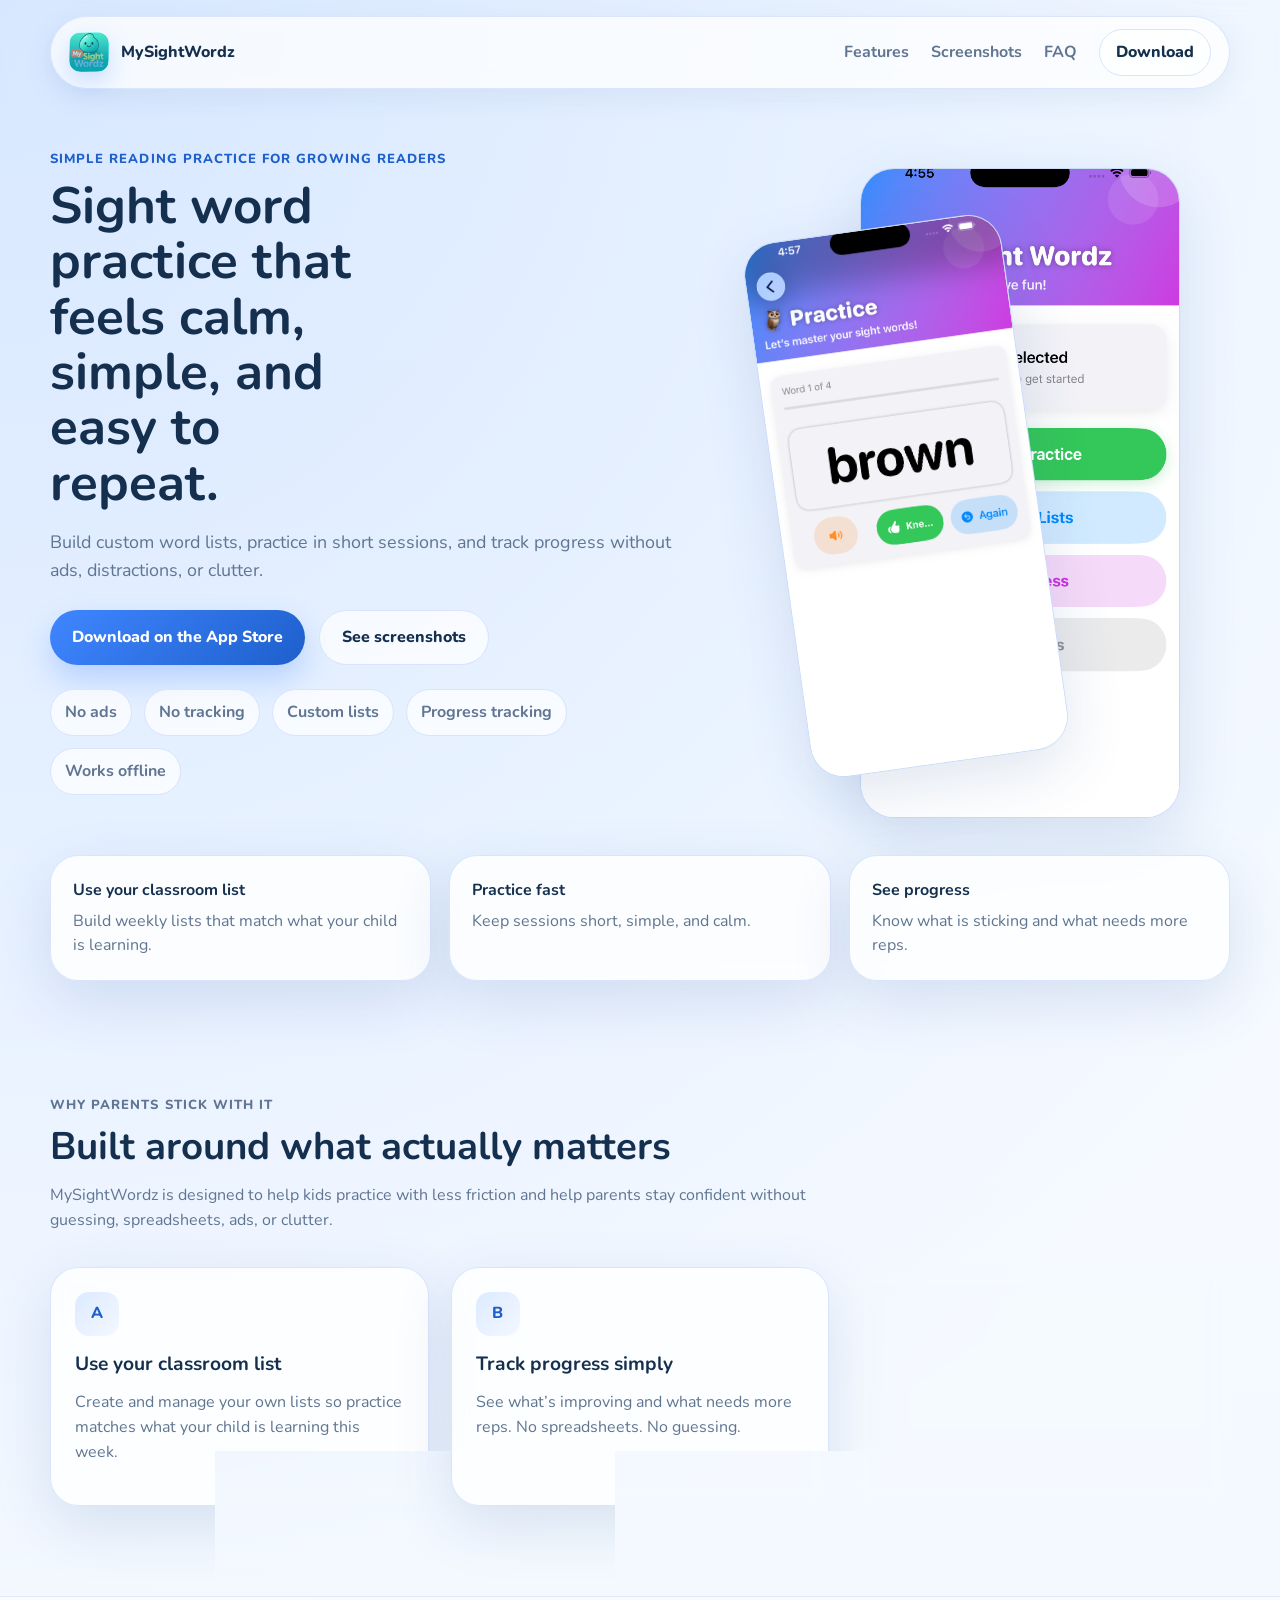
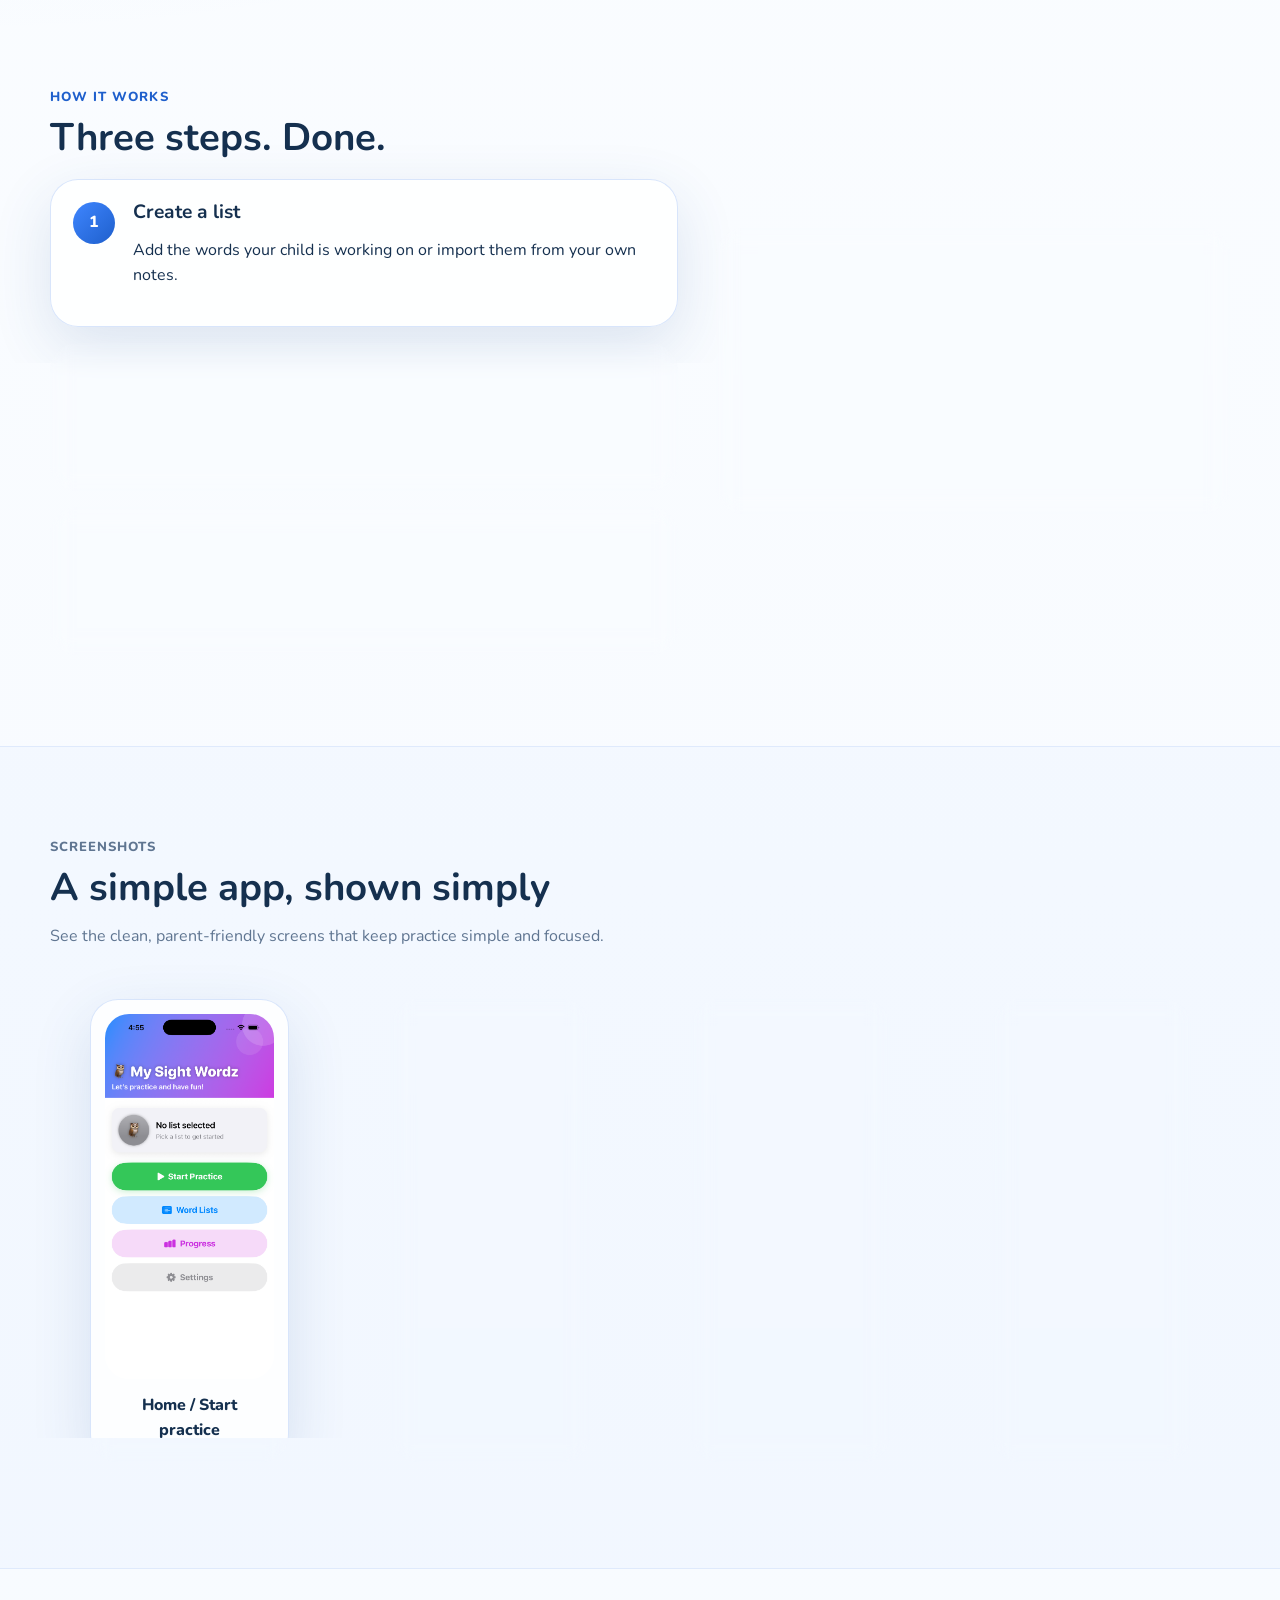
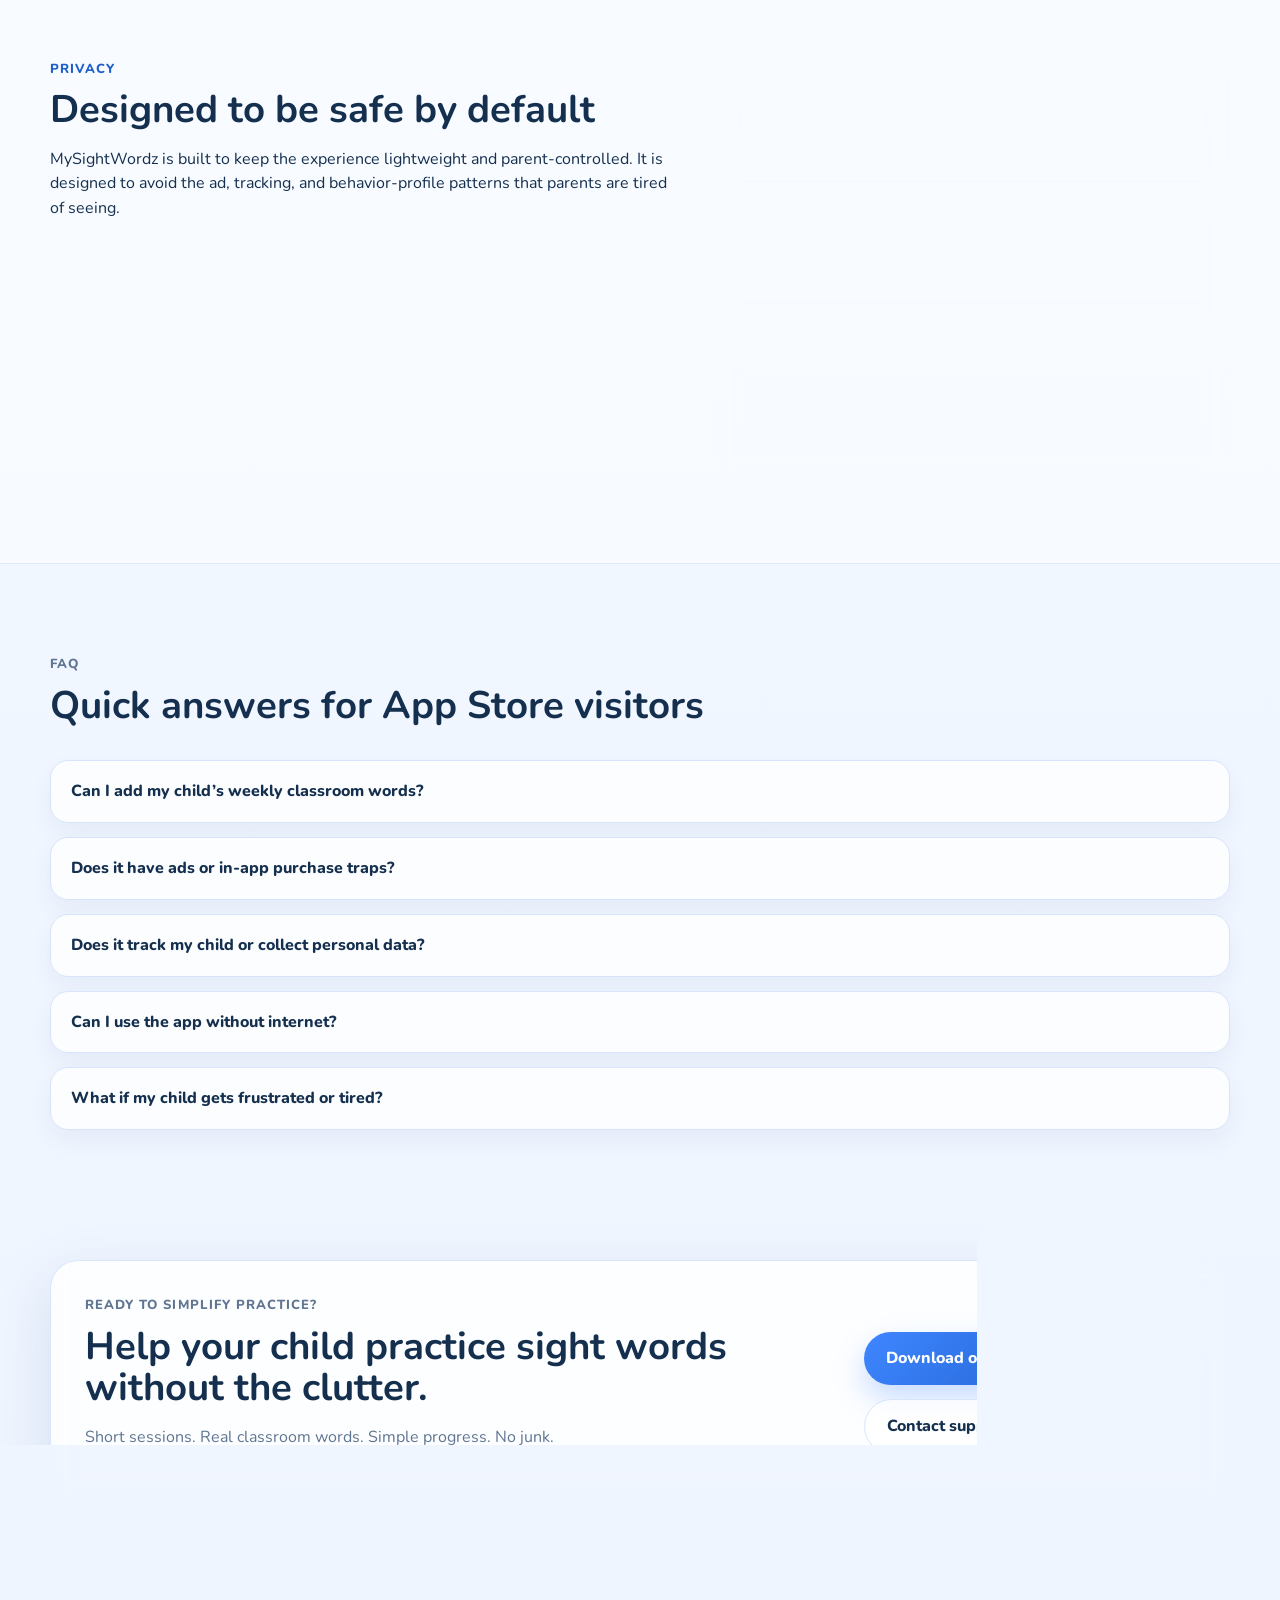
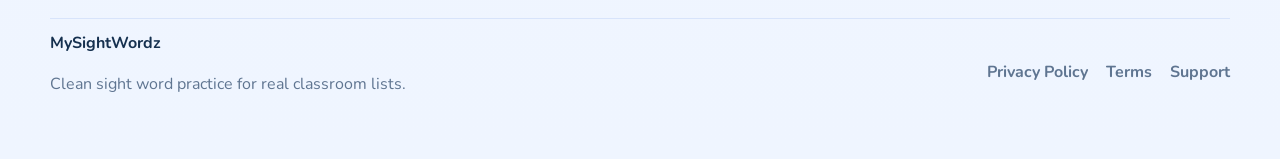
==== commit 762d078c: "cleaning things up" ====
--- a/index.html
+++ b/index.html
@@ -48,14 +48,14 @@
   <header class="site-header">
     <div class="container nav-shell">
       <a class="brand" href="#top" aria-label="MySightWordz home">
-        <span class="brand-mark">M</span>
+        <img src="assets/app-icon.png" alt="MySightWordz app icon" class="brand-logo" />
         <span class="brand-text">MySightWordz</span>
       </a>
       <nav class="nav">
         <a href="#features">Features</a>
         <a href="#screenshots">Screenshots</a>
         <a href="#faq">FAQ</a>
-        <a class="button button-small button-ghost" href="https://apps.apple.com/" target="_blank" rel="noopener">Download</a>
+        <a class="button button-small button-ghost" href="https://apps.apple.com/us/app/mysightwordz/id6755093637" target="_blank" rel="noopener">Download</a>
       </nav>
     </div>
   </header>
@@ -64,14 +64,14 @@
     <section class="hero">
       <div class="container hero-grid">
         <div class="hero-copy">
-          <p class="eyebrow">Clean reading practice for growing readers</p>
-          <h1>Simple sight word practice—built for busy parents.</h1>
-          <p class="hero-text">
-            Create your own word lists to match school, practice in short calm sessions,
-            and track progress without ads, tracking, or token-game distractions.
-          </p>
+          <p class="eyebrow">Simple reading practice for growing readers</p>
+            <h1>Sight word practice that feels calm, simple, and easy to repeat.</h1>
+            <p class="hero-text">
+              Build custom word lists, practice in short sessions, and track progress without ads,
+              distractions, or clutter.
+            </p>
           <div class="hero-actions">
-            <a class="button button-primary" href="https://apps.apple.com/" target="_blank" rel="noopener">Download on the App Store</a>
+            <a class="button button-primary" href="https://apps.apple.com/us/app/mysightwordz/id6755093637" target="_blank" rel="noopener">Download on the App Store</a>
             <a class="button button-secondary" href="#screenshots">See screenshots</a>
           </div>
           <ul class="trust-list" aria-label="Key app benefits">
@@ -92,7 +92,6 @@
               <img src="assets/practice-screen.png" alt="MySightWordz practice screen on iPhone" />
             </figure>
           </div>
-          <p class="asset-note">Replace these placeholder asset paths with your exported app screenshots.</p>
         </div>
       </div>
     </section>
@@ -189,7 +188,7 @@
         <div class="section-heading">
           <p class="eyebrow">Screenshots</p>
           <h2>A simple app, shown simply</h2>
-          <p>Use your actual App Store screenshots here for the strongest visual continuity.</p>
+          <p>See the clean, parent-friendly screens that keep practice simple and focused.</p>
         </div>
 
         <div class="gallery-grid">
@@ -280,7 +279,7 @@
           <p>Short sessions. Real classroom words. Simple progress. No junk.</p>
         </div>
         <div class="cta-actions">
-          <a class="button button-primary" href="https://apps.apple.com/" target="_blank" rel="noopener">Download on the App Store</a>
+          <a class="button button-primary" href="https://apps.apple.com/us/app/mysightwordz/id6755093637" target="_blank" rel="noopener">Download on the App Store</a>
           <a class="button button-secondary" href="mailto:info@bpl74.com">Contact support</a>
         </div>
       </div>
--- a/styles.css
+++ b/styles.css
@@ -75,15 +75,12 @@
   font-weight: 800;
 }
 
-.brand-mark {
+.brand-logo {
   width: 40px;
   height: 40px;
-  border-radius: 14px;
-  display: grid;
-  place-items: center;
-  background: linear-gradient(135deg, #80b5ff, #4d8fff);
-  color: #fff;
-  box-shadow: 0 10px 25px rgba(63, 134, 255, 0.35);
+  border-radius: 12px;
+  display: block;
+  box-shadow: 0 10px 25px rgba(63, 134, 255, 0.25);
 }
 
 .brand-text {
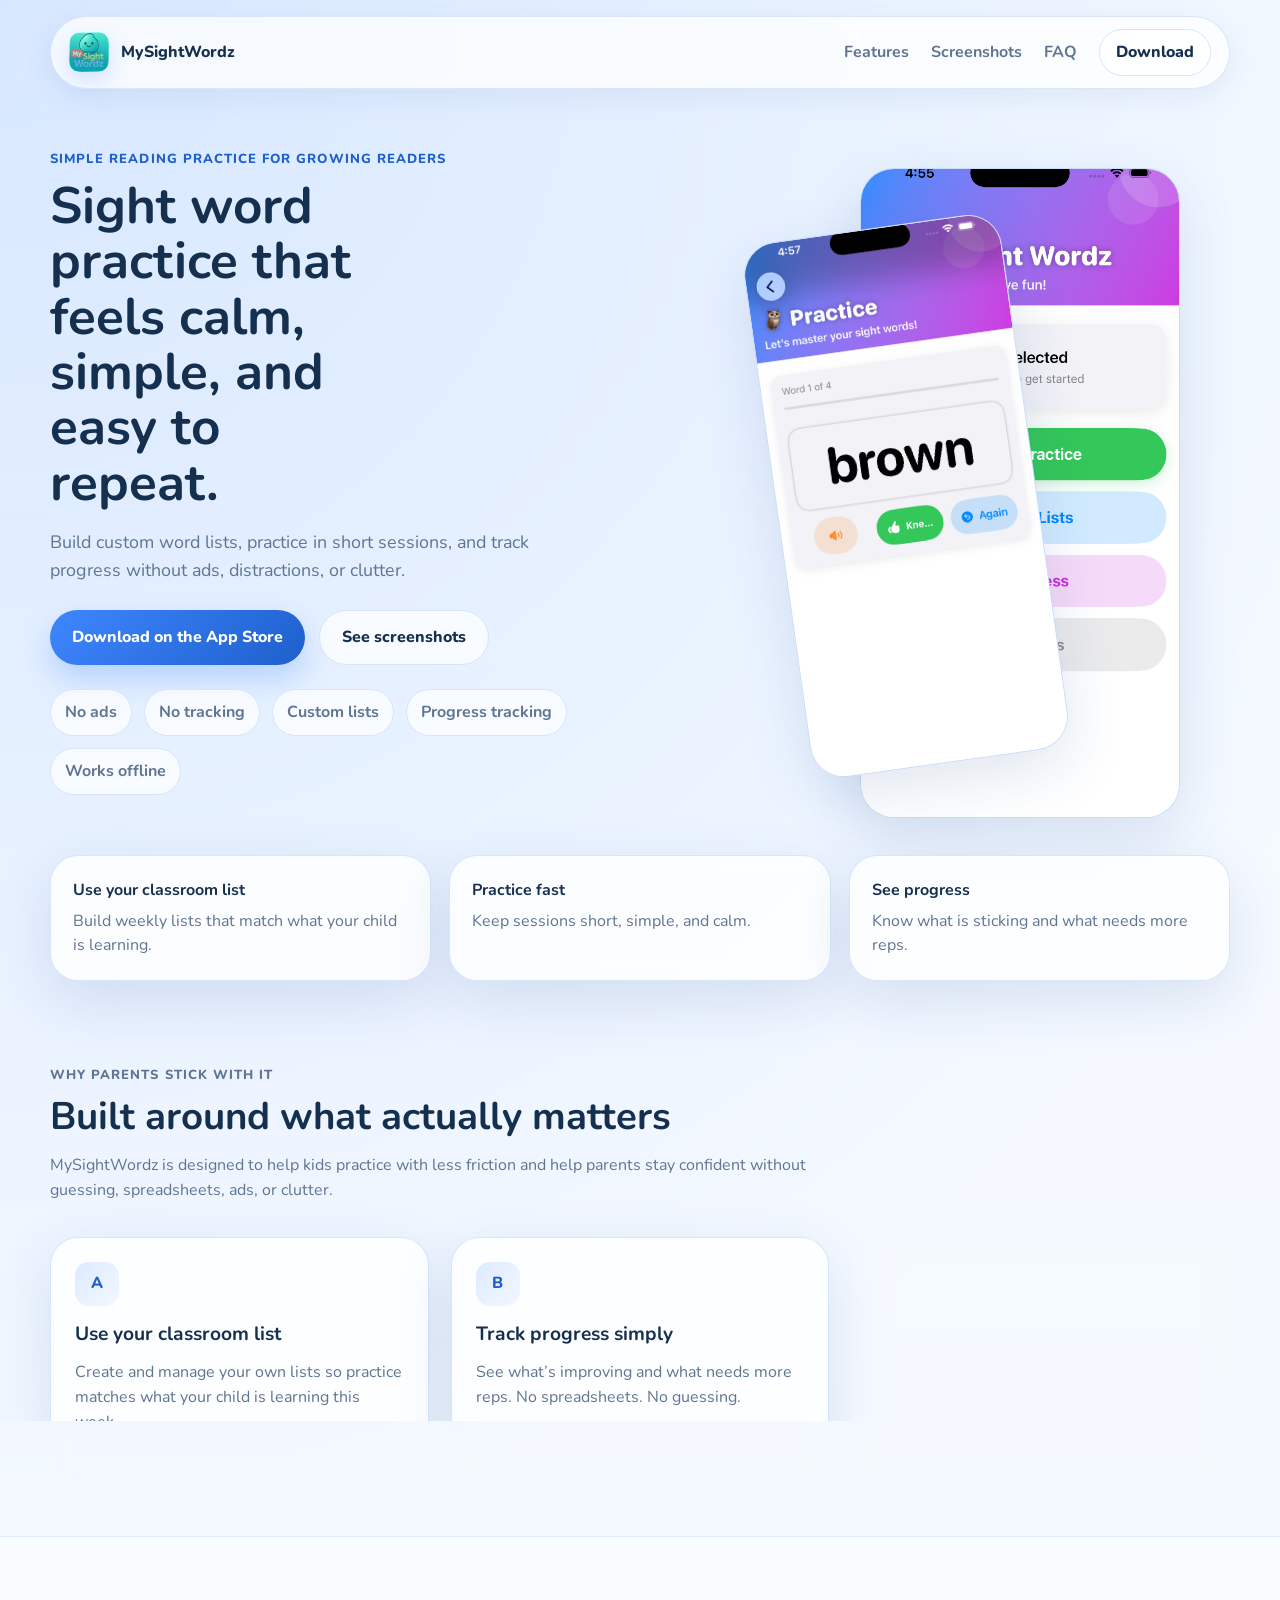
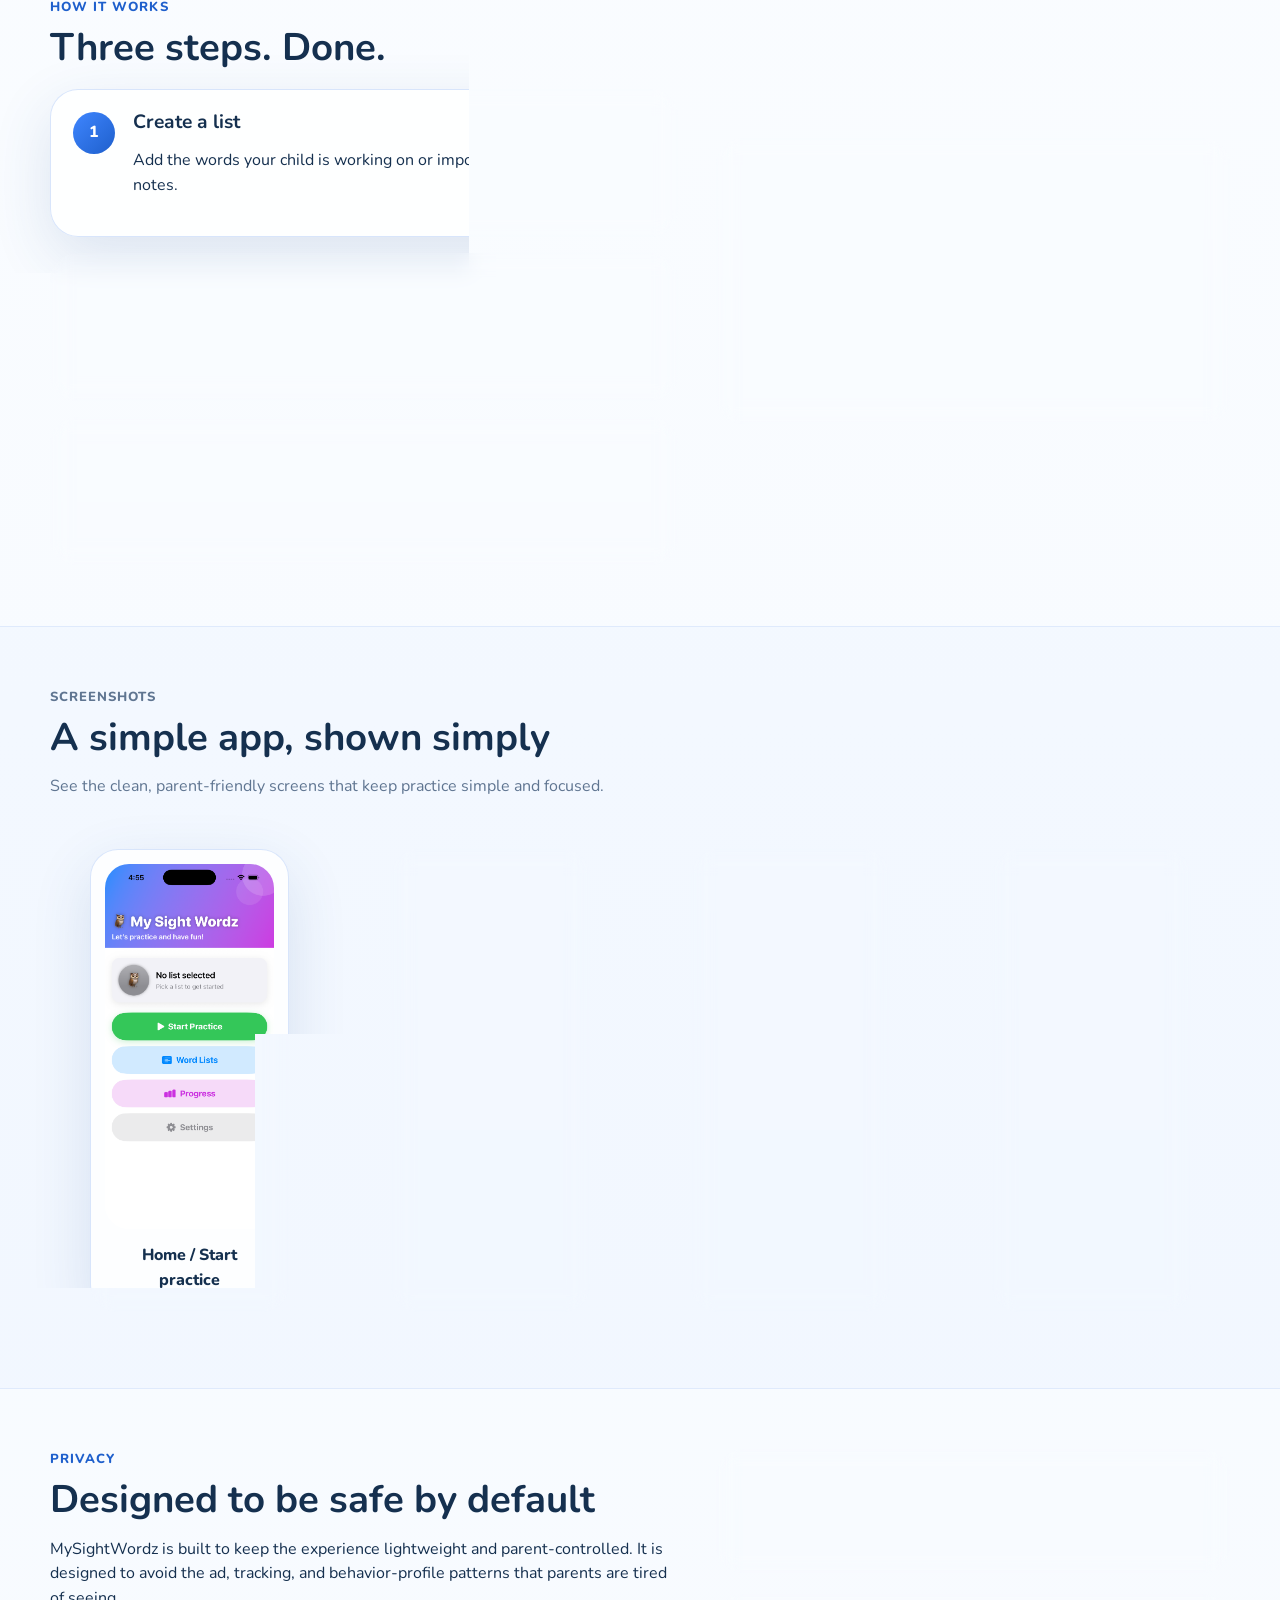
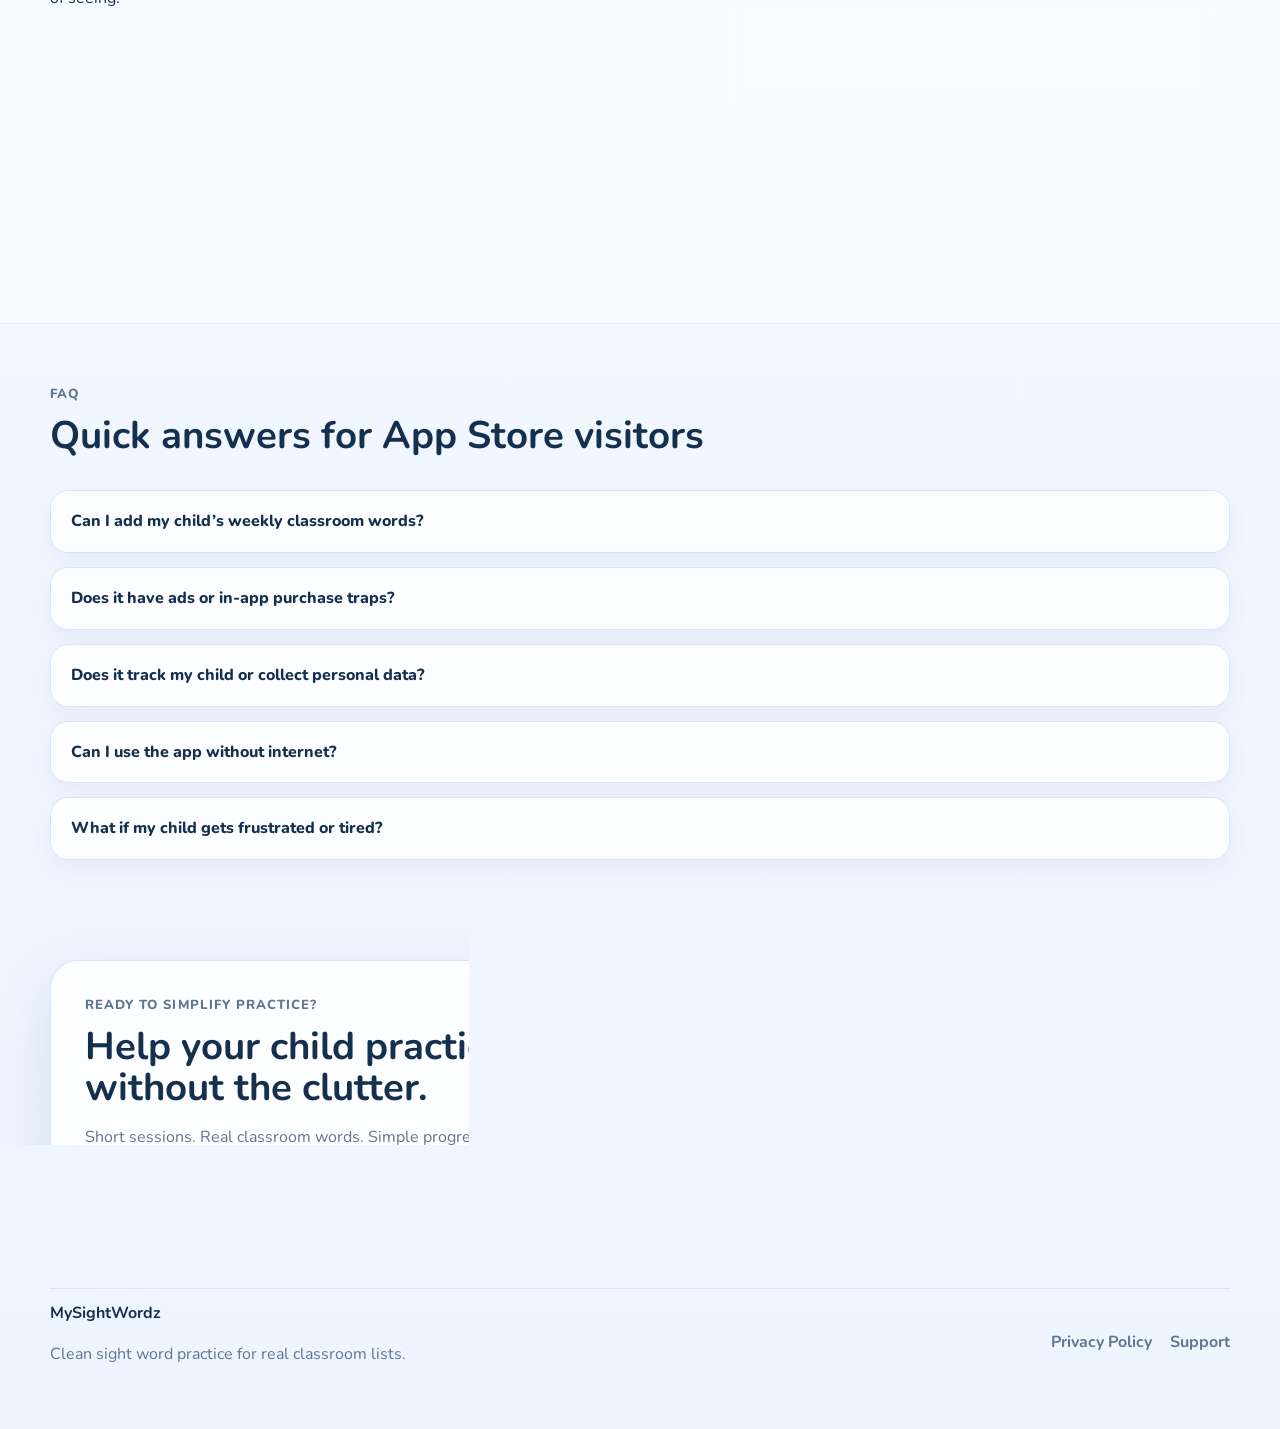
==== commit 9d21c797: "more edits, updates to privacy and removal of terms pages." ====
--- a/index.html
+++ b/index.html
@@ -280,7 +280,7 @@
         </div>
         <div class="cta-actions">
           <a class="button button-primary" href="https://apps.apple.com/us/app/mysightwordz/id6755093637" target="_blank" rel="noopener">Download on the App Store</a>
-          <a class="button button-secondary" href="mailto:info@bpl74.com">Contact support</a>
+          <a class="button button-secondary" href="mailto:support@sightwordz.com">Contact support</a>
         </div>
       </div>
     </section>
@@ -294,8 +294,7 @@
       </div>
       <div class="footer-links">
         <a href="privacy.html">Privacy Policy</a>
-        <a href="terms.html">Terms</a>
-        <a href="mailto:info@bpl74.com">Support</a>
+        <a href="mailto:support@sightwordz.com">Support</a>
       </div>
     </div>
   </footer>
--- a/styles.css
+++ b/styles.css
@@ -78,8 +78,21 @@
 .brand-logo {
   width: 40px;
   height: 40px;
+  object-fit: cover;
+  border-radius: 10px;
+  display: block;
+  box-shadow: 0 8px 20px rgba(63, 134, 255, 0.2);
+}
+
+.brand-mark {
+  width: 40px;
+  height: 40px;
   border-radius: 12px;
-  display: block;
+  display: grid;
+  place-items: center;
+  background: linear-gradient(135deg, var(--primary), var(--primary-deep));
+  color: #fff;
+  font-size: 1rem;
   box-shadow: 0 10px 25px rgba(63, 134, 255, 0.25);
 }
 
@@ -147,13 +160,15 @@
 .site-footer p,
 .feature-card p,
 .mini-card p,
-.faq-list p {
+.faq-list p,
+.asset-note,
+.trust-bar span {
   color: var(--muted);
 }
 
 .hero-text {
   font-size: 1.12rem;
-  max-width: 58ch;
+  max-width: 520px;
   margin: 18px 0 0;
 }
 
@@ -255,13 +270,12 @@
 
 .asset-note {
   font-size: 0.9rem;
-  color: var(--muted);
   margin-top: 14px;
   text-align: center;
 }
 
 .section {
-  padding: 90px 0;
+  padding: 60px 0;
 }
 
 .section-tight {
@@ -314,10 +328,6 @@
   margin-bottom: 6px;
 }
 
-.trust-bar span {
-  color: var(--muted);
-}
-
 .feature-grid,
 .gallery-grid,
 .mini-cards {
@@ -479,8 +489,7 @@
   .two-column,
   .feature-grid,
   .gallery-grid,
-  .trust-bar,
-  .cta-card {
+  .trust-bar {
     grid-template-columns: 1fr;
   }
 
@@ -553,9 +562,68 @@
     padding: 72px 0;
   }
 
-  .trust-list li,
-  .button,
   .faq-list details {
     width: 100%;
   }
-}
+
+  .hero-actions .button,
+  .cta-actions .button,
+  .trust-list li {
+    width: 100%;
+  }
+
+  .button.button-primary {
+    padding: 14px 20px;
+    font-size: 16px;
+  }
+
+  /* Privacy page cleanup */
+.privacy-page {
+  max-width: 860px;
+}
+
+.privacy-heading {
+  max-width: 760px;
+  margin-bottom: 28px;
+}
+
+.privacy-stack {
+  display: grid;
+  gap: 18px;
+}
+
+.privacy-card {
+  background: var(--surface);
+  border: 1px solid rgba(215, 228, 251, 0.96);
+  border-radius: var(--radius-xl);
+  box-shadow: var(--shadow);
+  backdrop-filter: blur(10px);
+  padding: 28px;
+}
+
+.privacy-card h2 {
+  font-size: 1.5rem;
+  margin-bottom: 14px;
+}
+
+.privacy-card p {
+  color: var(--muted);
+  margin: 0 0 14px;
+}
+
+.privacy-card ul {
+  margin: 0 0 14px;
+  padding-left: 20px;
+  color: var(--muted);
+}
+
+.privacy-card li + li {
+  margin-top: 8px;
+}
+
+@media (max-width: 760px) {
+  .privacy-card {
+    padding: 22px;
+  }
+}
+}
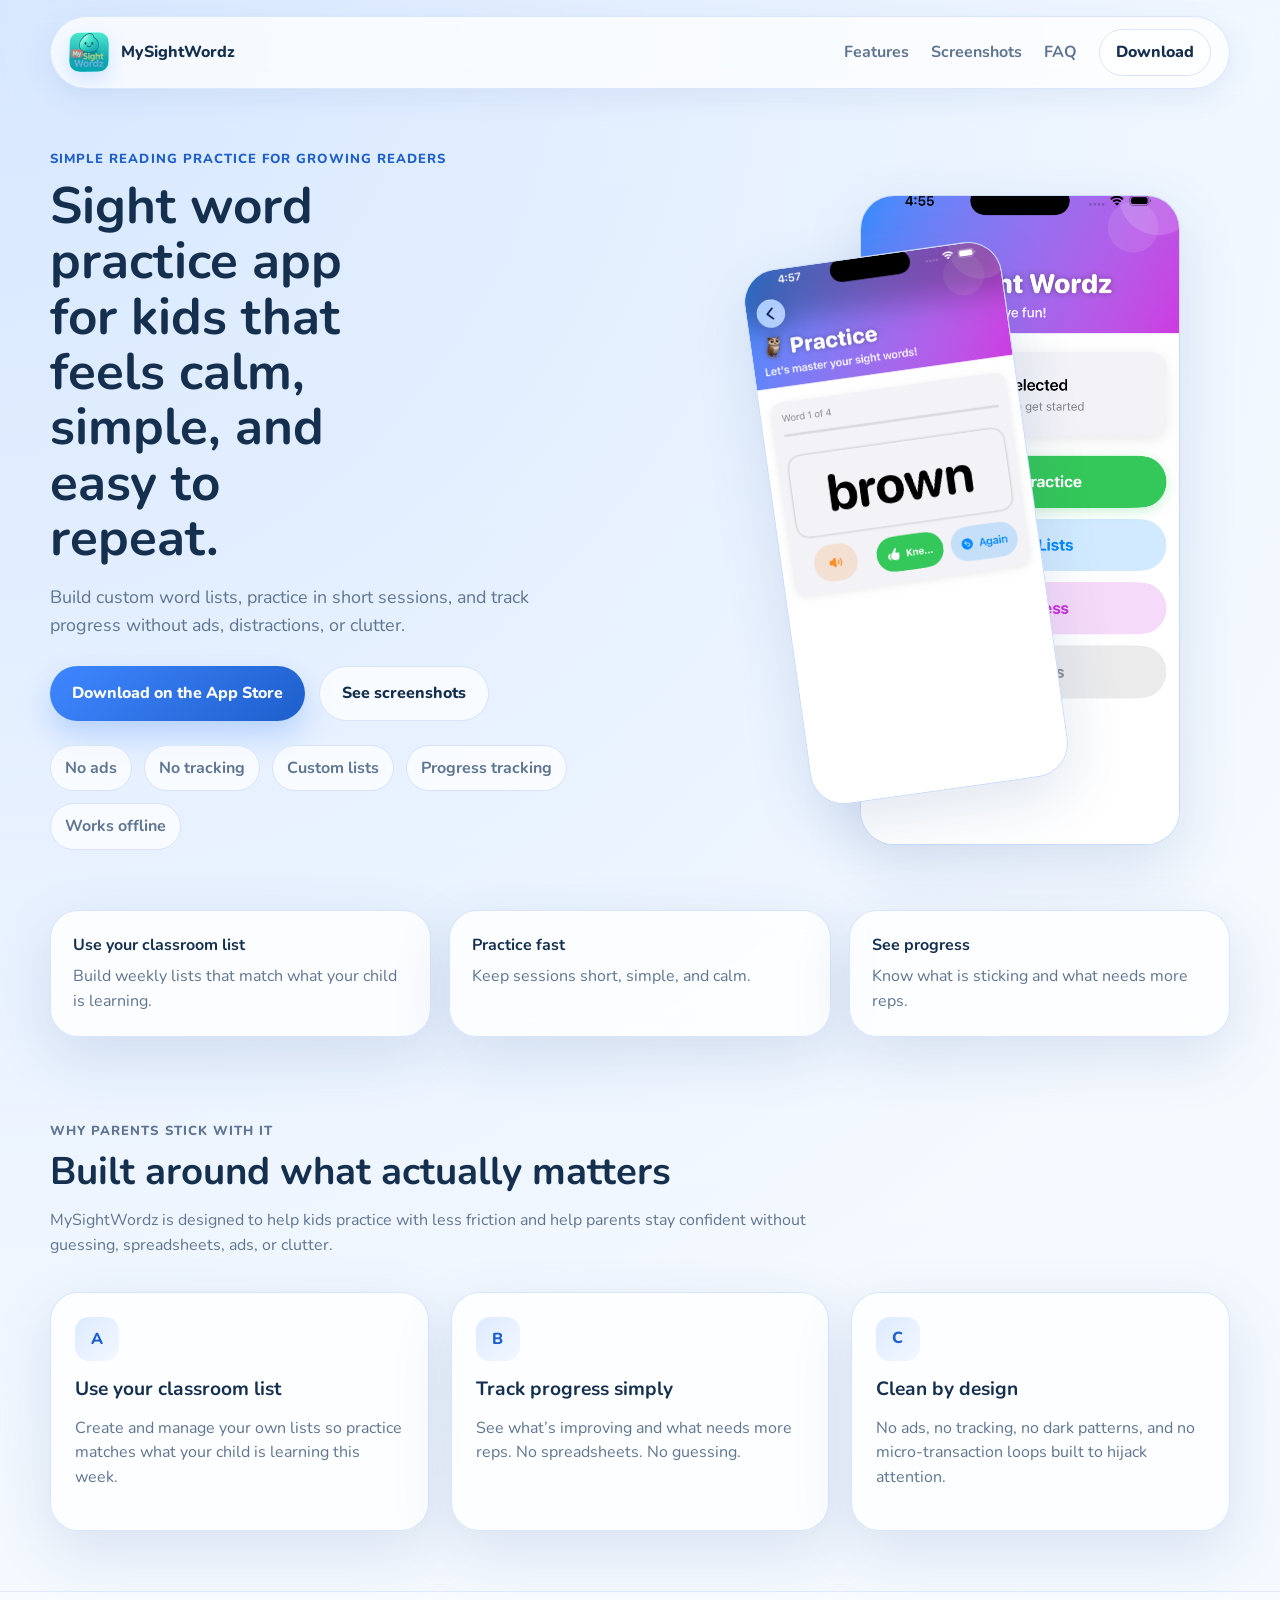
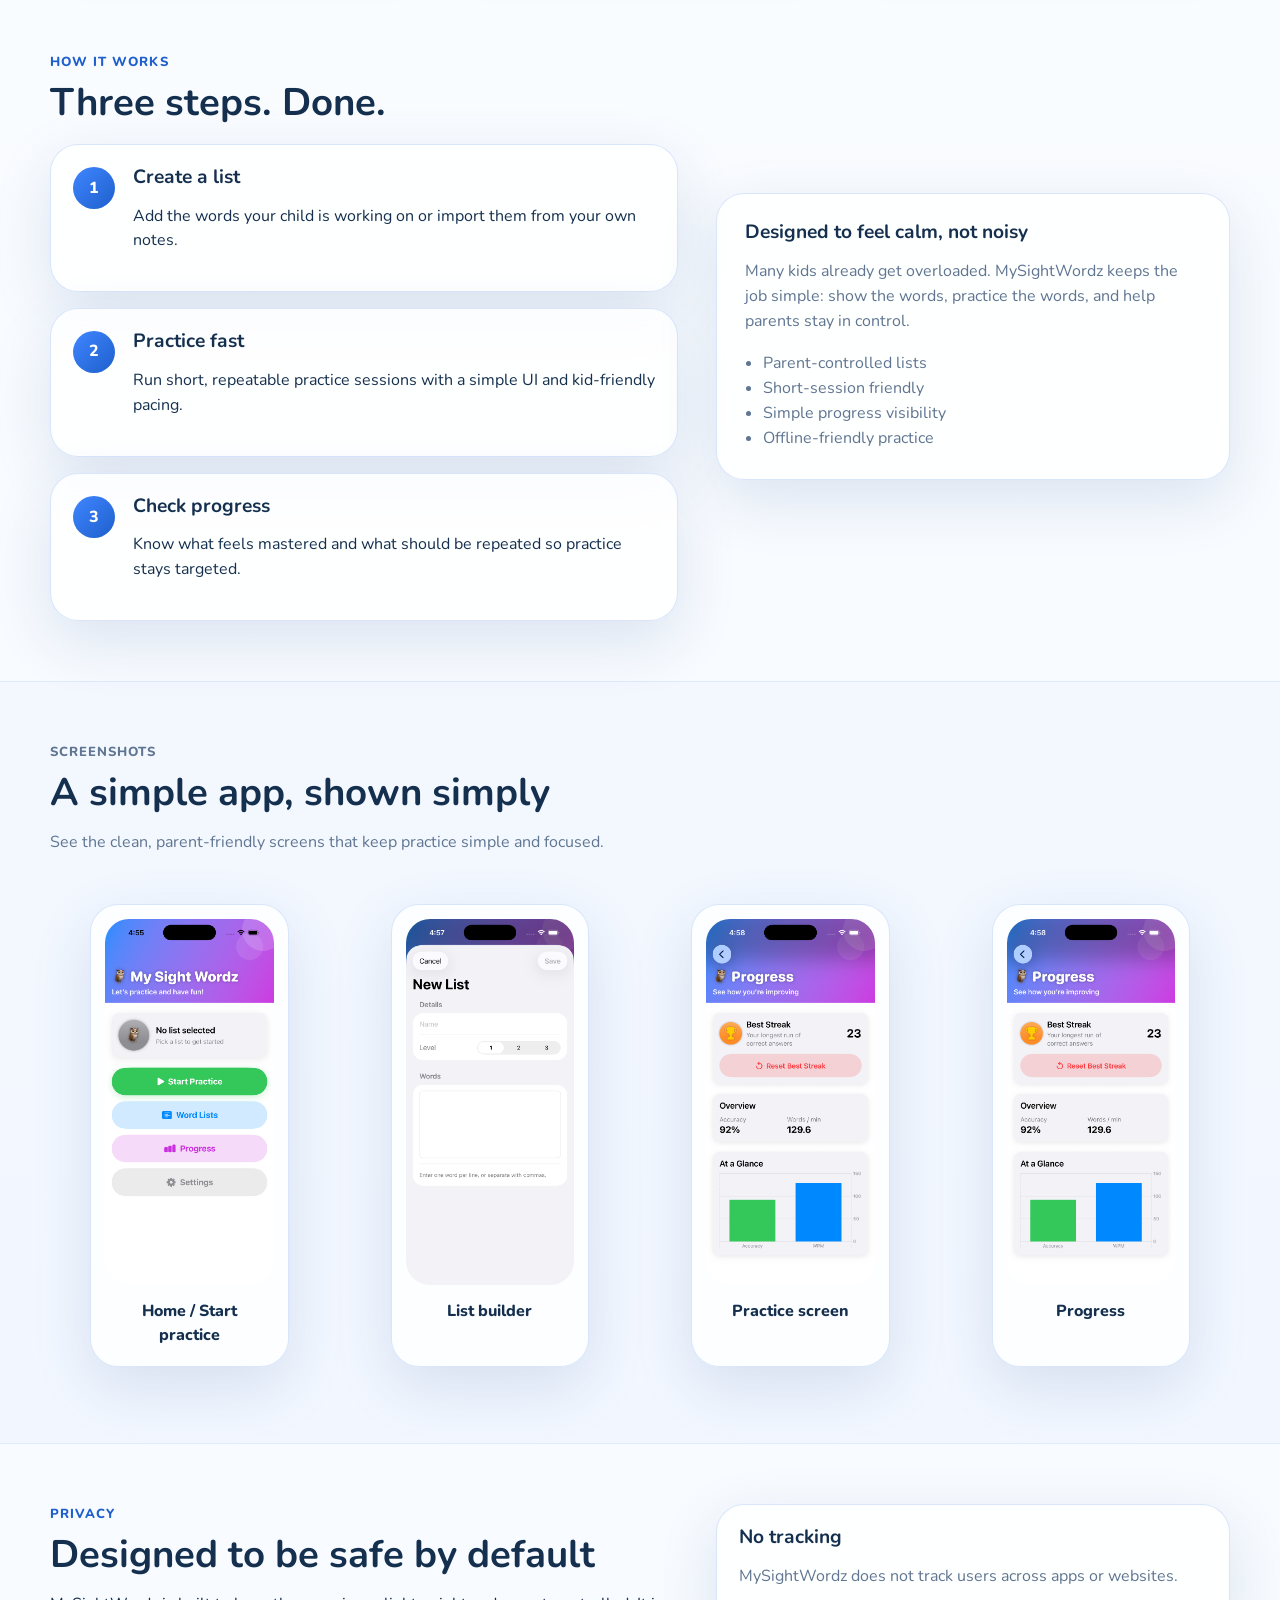
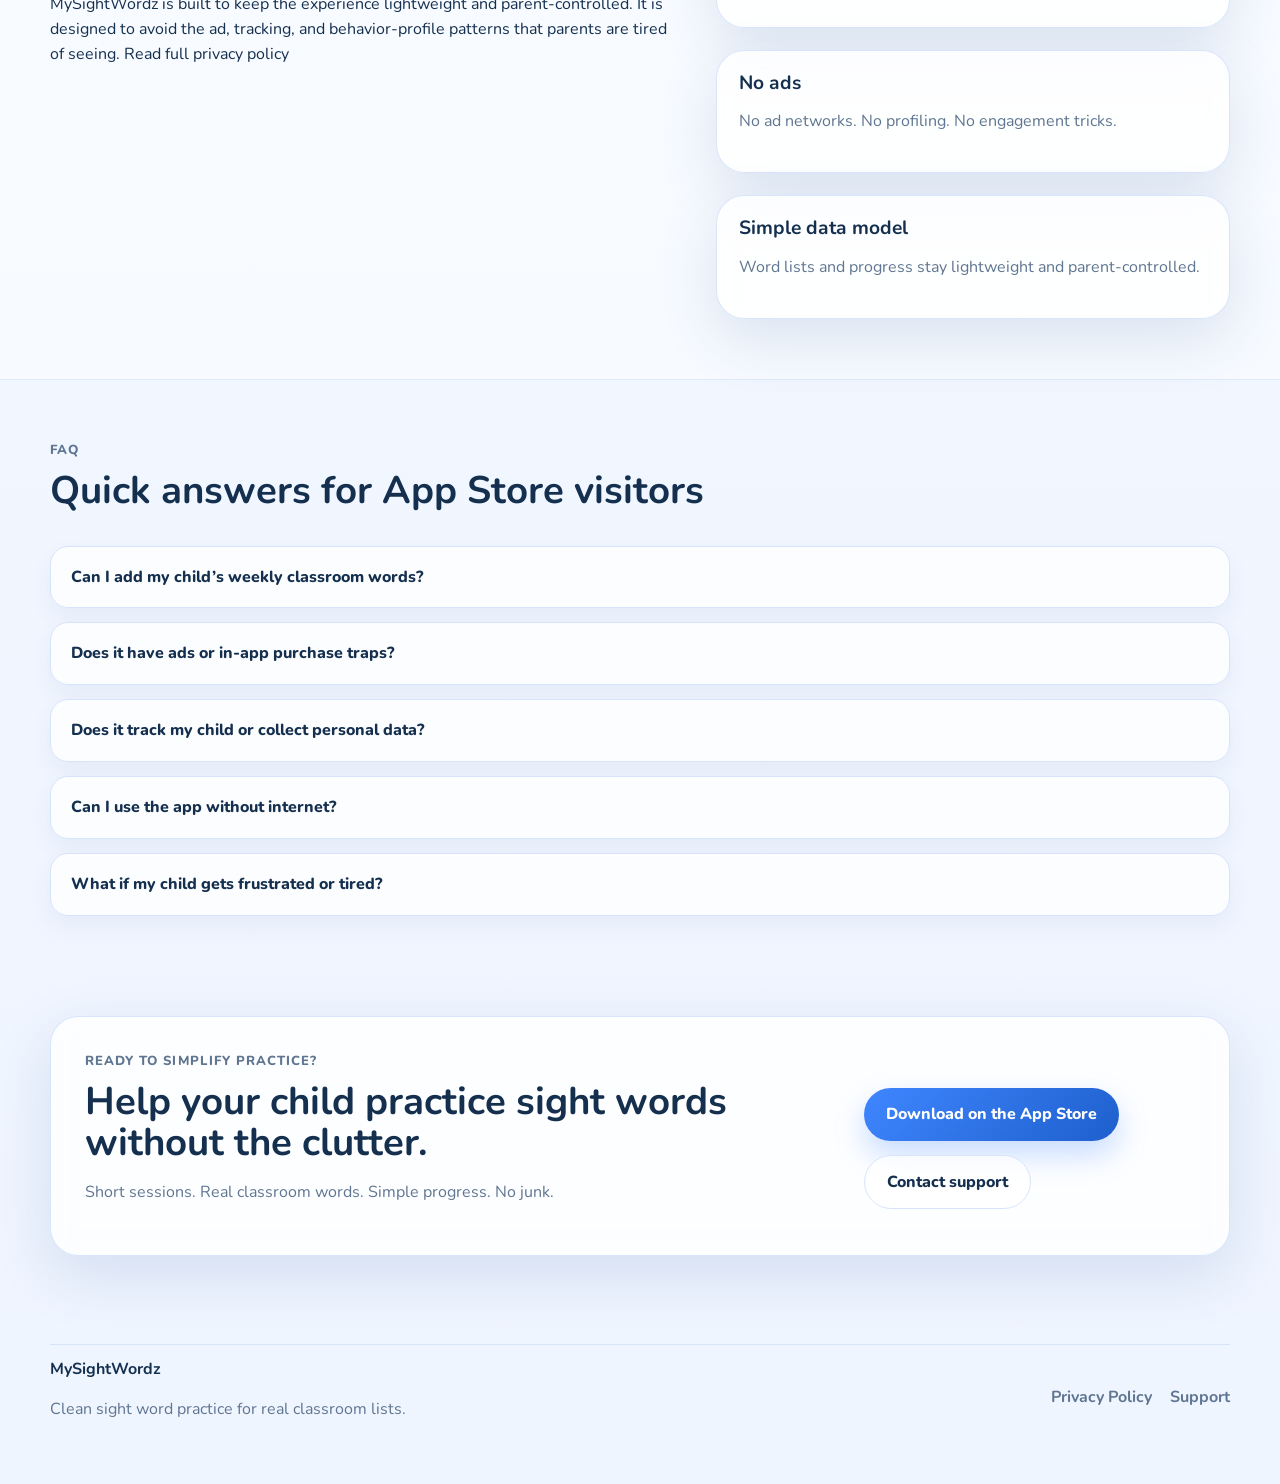
==== commit b3499f1a: "that's all for now..." ====
--- a/index.html
+++ b/index.html
@@ -7,12 +7,13 @@
   <meta name="description" content="MySightWordz helps parents support reading practice with custom sight word lists, short calm sessions, simple progress tracking, and no ads or tracking." />
   <meta name="keywords" content="sight words app, sight word practice app, reading practice app for kids, kindergarten reading app, first grade reading practice, custom sight word lists" />
   <meta name="robots" content="index,follow" />
-  <link rel="canonical" href="https://sightwordz.github.io/" />
+  <link rel="canonical" href="https://www.sightwordz.com/" />
+  <link rel="icon" href="assets/mysightwordz-app-icon.png" />
 
   <meta property="og:type" content="website" />
   <meta property="og:title" content="MySightWordz | Clean sight word practice for real classroom lists" />
   <meta property="og:description" content="Custom sight word lists, quick practice, simple progress tracking, and no ads or tracking." />
-  <meta property="og:url" content="https://sightwordz.github.io/" />
+  <meta property="og:url" content="https://www.sightwordz.com/" />
   <meta property="og:image" content="assets/og-image.png" />
 
   <meta name="twitter:card" content="summary_large_image" />
@@ -43,12 +44,13 @@
       }
     }
   </script>
+  <meta name="apple-itunes-app" content="app-id=6755093637" />
 </head>
 <body>
   <header class="site-header">
     <div class="container nav-shell">
       <a class="brand" href="#top" aria-label="MySightWordz home">
-        <img src="assets/app-icon.png" alt="MySightWordz app icon" class="brand-logo" />
+        <img src="assets/mysightwordz-app-icon.png" alt="MySightWordz app icon" class="brand-logo" />
         <span class="brand-text">MySightWordz</span>
       </a>
       <nav class="nav">
@@ -65,7 +67,7 @@
       <div class="container hero-grid">
         <div class="hero-copy">
           <p class="eyebrow">Simple reading practice for growing readers</p>
-            <h1>Sight word practice that feels calm, simple, and easy to repeat.</h1>
+            <h1>Sight word practice app for kids that feels calm, simple, and easy to repeat.</h1>
             <p class="hero-text">
               Build custom word lists, practice in short sessions, and track progress without ads,
               distractions, or clutter.
@@ -86,10 +88,10 @@
         <div class="hero-visual" aria-label="App preview">
           <div class="device-stack">
             <figure class="device-card device-card-main">
-              <img src="assets/home-screen.png" alt="MySightWordz home screen showing start practice" />
+              <img src="assets/mysightwordz-home-screen.png" alt="MySightWordz home screen showing start practice" />
             </figure>
             <figure class="device-card device-card-back">
-              <img src="assets/practice-screen.png" alt="MySightWordz practice screen on iPhone" />
+              <img src="assets/mysightwordz-practice-screen.png" alt="MySightWordz practice screen on iPhone" />
             </figure>
           </div>
         </div>
@@ -193,19 +195,19 @@
 
         <div class="gallery-grid">
           <figure class="gallery-card">
-            <img src="assets/home-screen.png" alt="Home screen and start practice in MySightWordz" />
+            <img src="assets/mysightwordz-home-screen.png" alt="MySightWordz app home screen showing start practice button" />
             <figcaption>Home / Start practice</figcaption>
           </figure>
           <figure class="gallery-card">
-            <img src="assets/list-builder.png" alt="List builder in MySightWordz" />
+            <img src="assets/mysightwordz-list-builder.png" alt="List builder in MySightWordz" />
             <figcaption>List builder</figcaption>
           </figure>
           <figure class="gallery-card">
-            <img src="assets/practice-screen.png" alt="Practice screen in MySightWordz" />
+            <img src="assets/mysightwordz-progress-screen.png" alt="Progress screen in MySightWordz" />
             <figcaption>Practice screen</figcaption>
           </figure>
           <figure class="gallery-card">
-            <img src="assets/progress-screen.png" alt="Progress screen in MySightWordz" />
+            <img src="assets/mysightwordz-progress-screen.png" alt="Progress screen in MySightWordz" />
             <figcaption>Progress</figcaption>
           </figure>
         </div>
@@ -219,7 +221,8 @@
           <h2>Designed to be safe by default</h2>
           <p>
             MySightWordz is built to keep the experience lightweight and parent-controlled.
-            It is designed to avoid the ad, tracking, and behavior-profile patterns that parents are tired of seeing.
+            It is designed to avoid the ad, tracking, and behavior-profile patterns that parents are tired of seeing. 
+            <a href="privacy.html">Read full privacy policy</a>
           </p>
         </div>
         <div class="mini-cards">
@@ -257,7 +260,7 @@
           </details>
           <details>
             <summary>Does it track my child or collect personal data?</summary>
-            <p>It is designed to minimize data and avoid tracking. Confirm the final details in your App Store privacy label.</p>
+            <p>MySightWordz does not collect personal data or track users. See the Privacy Policy for full details.</p>
           </details>
           <details>
             <summary>Can I use the app without internet?</summary>
--- a/styles.css
+++ b/styles.css
@@ -577,9 +577,9 @@
     font-size: 16px;
   }
 
-  /* Privacy page cleanup */
+  /* Privacy page visual upgrade */
 .privacy-page {
-  max-width: 860px;
+  max-width: 1080px;
 }
 
 .privacy-heading {
@@ -587,42 +587,112 @@
   margin-bottom: 28px;
 }
 
-.privacy-stack {
-  display: grid;
+.privacy-summary {
+  display: grid;
+  grid-template-columns: repeat(3, 1fr);
   gap: 18px;
-}
-
-.privacy-card {
+  margin-bottom: 24px;
+}
+
+.privacy-summary-card,
+.privacy-card,
+.privacy-card-wide,
+.privacy-contact-card {
   background: var(--surface);
   border: 1px solid rgba(215, 228, 251, 0.96);
   border-radius: var(--radius-xl);
   box-shadow: var(--shadow);
   backdrop-filter: blur(10px);
-  padding: 28px;
-}
-
-.privacy-card h2 {
-  font-size: 1.5rem;
+}
+
+.privacy-summary-card {
+  padding: 22px;
+}
+
+.privacy-summary-card h3 {
+  margin-bottom: 8px;
+  font-size: 1.05rem;
+}
+
+.privacy-summary-card p {
+  margin: 0;
+  color: var(--muted);
+}
+
+.privacy-grid {
+  display: grid;
+  grid-template-columns: repeat(2, 1fr);
+  gap: 18px;
+}
+
+.privacy-card {
+  padding: 26px;
+  height: 100%;
+}
+
+.privacy-card h2,
+.privacy-card-wide h2,
+.privacy-contact-card h2 {
+  font-size: 1.45rem;
   margin-bottom: 14px;
 }
 
-.privacy-card p {
+.privacy-card p,
+.privacy-card-wide p,
+.privacy-contact-card p {
   color: var(--muted);
   margin: 0 0 14px;
 }
 
-.privacy-card ul {
+.privacy-card ul,
+.privacy-card-wide ul {
   margin: 0 0 14px;
   padding-left: 20px;
   color: var(--muted);
 }
 
-.privacy-card li + li {
+.privacy-card li + li,
+.privacy-card-wide li + li {
   margin-top: 8px;
 }
 
+.privacy-card-wide {
+  margin-top: 18px;
+  padding: 26px;
+}
+
+.privacy-contact-card {
+  margin-top: 18px;
+  padding: 26px;
+  display: flex;
+  align-items: center;
+  justify-content: space-between;
+  gap: 20px;
+}
+
+.privacy-contact-actions {
+  display: flex;
+  flex-wrap: wrap;
+  gap: 12px;
+}
+
+@media (max-width: 900px) {
+  .privacy-summary,
+  .privacy-grid {
+    grid-template-columns: 1fr;
+  }
+
+  .privacy-contact-card {
+    flex-direction: column;
+    align-items: flex-start;
+  }
+}
+
 @media (max-width: 760px) {
-  .privacy-card {
+  .privacy-card,
+  .privacy-card-wide,
+  .privacy-contact-card,
+  .privacy-summary-card {
     padding: 22px;
   }
 }
